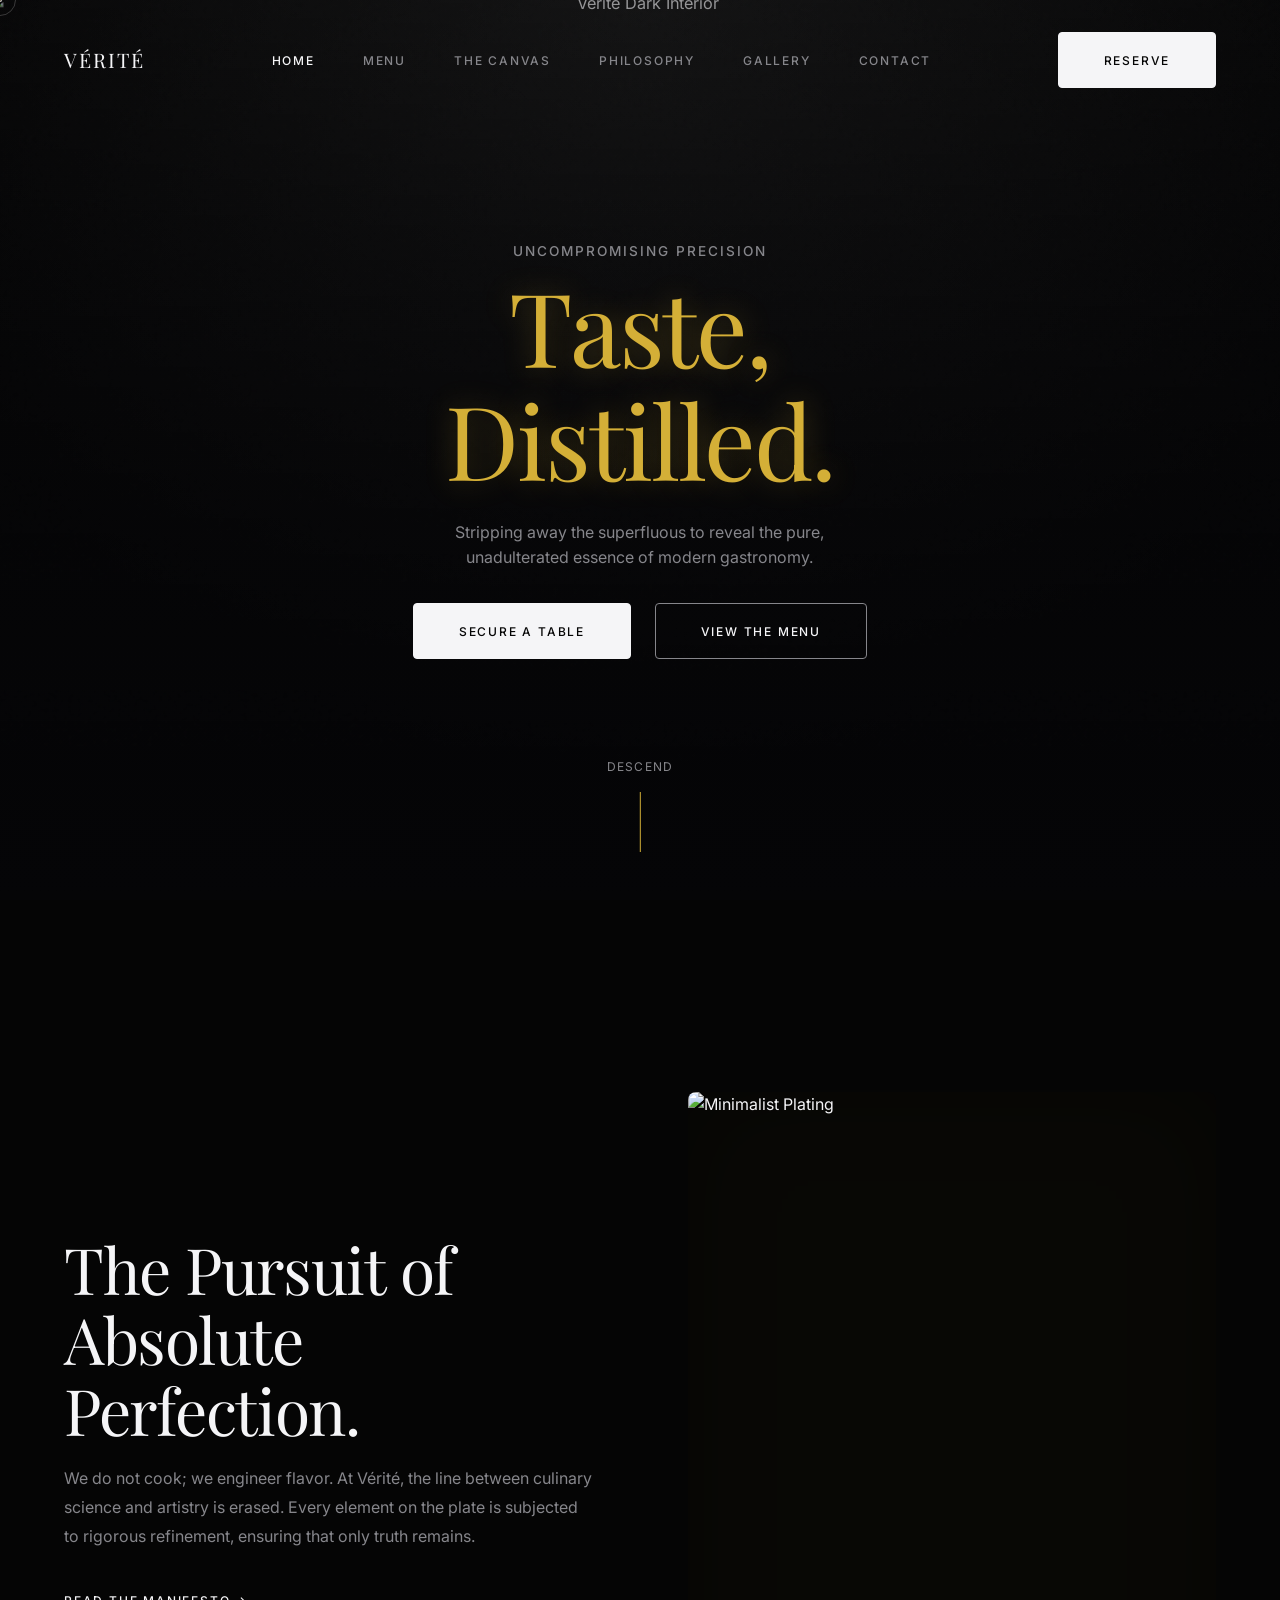
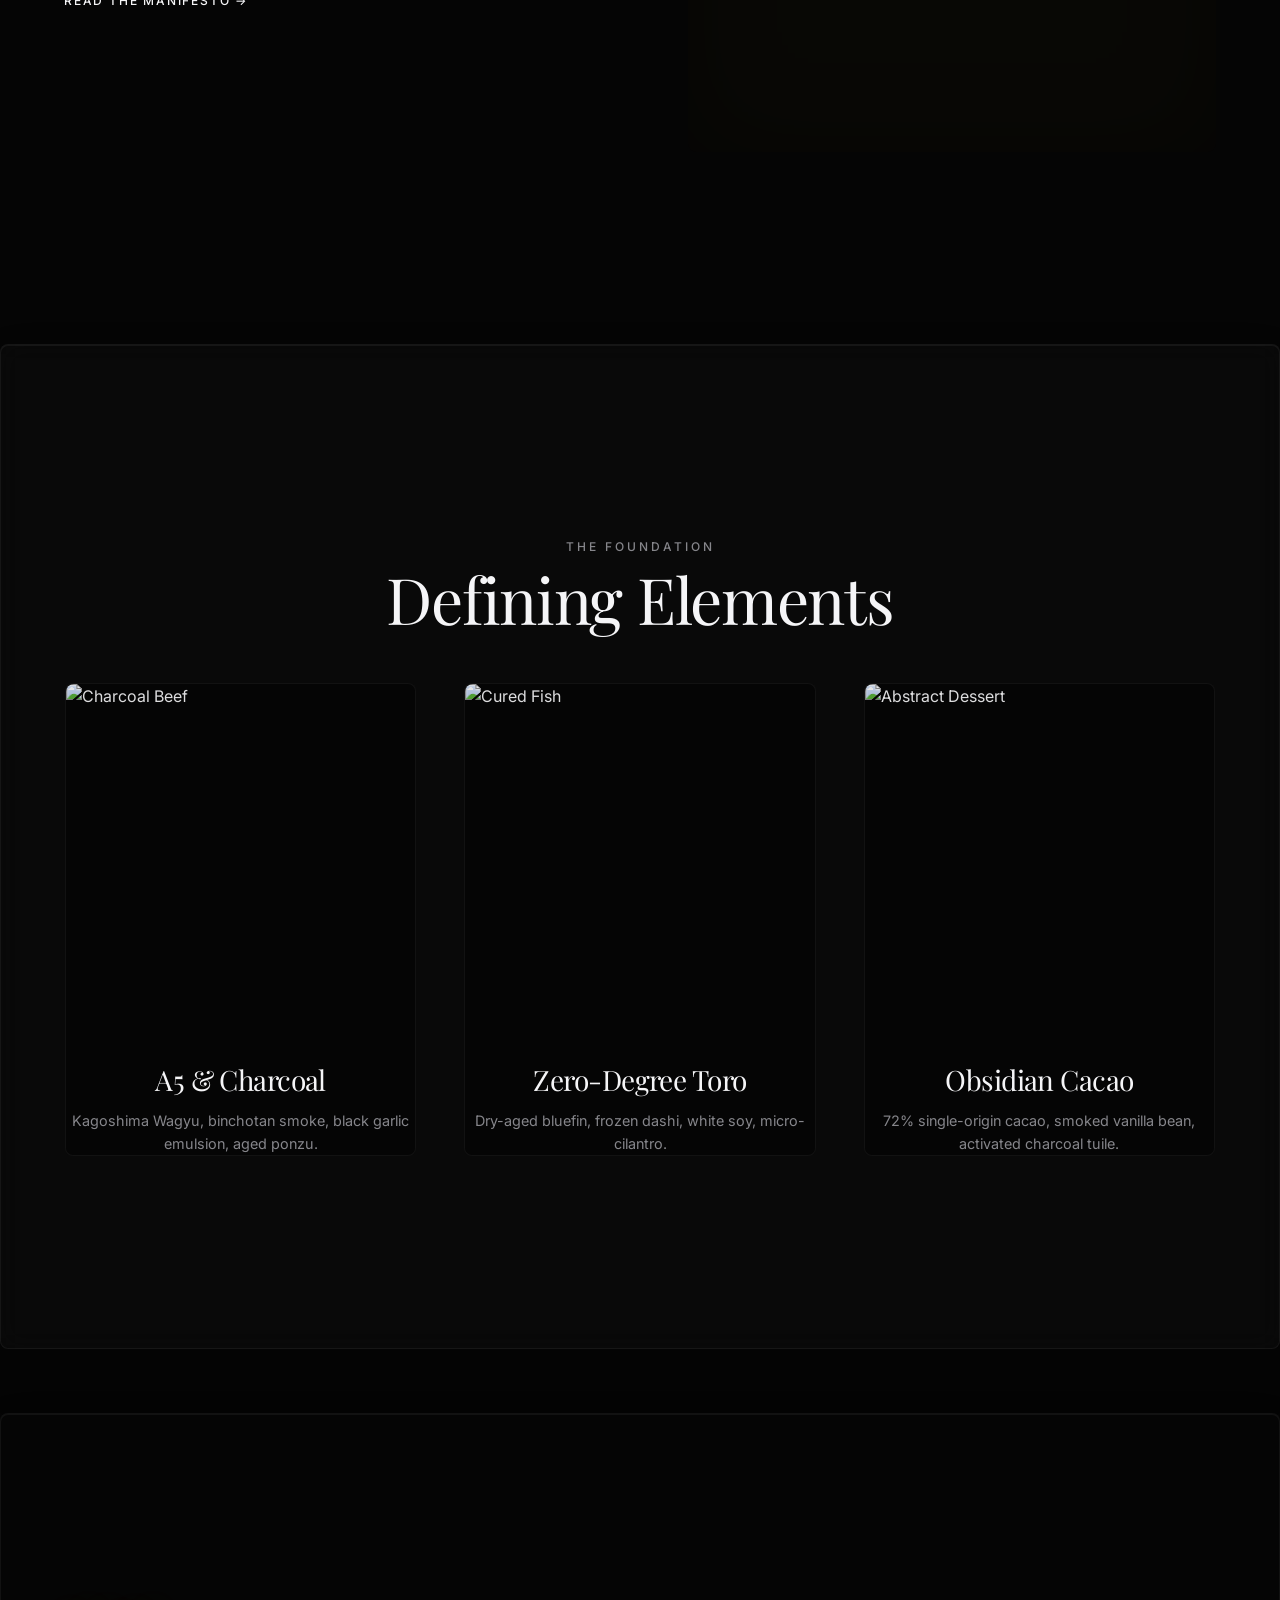
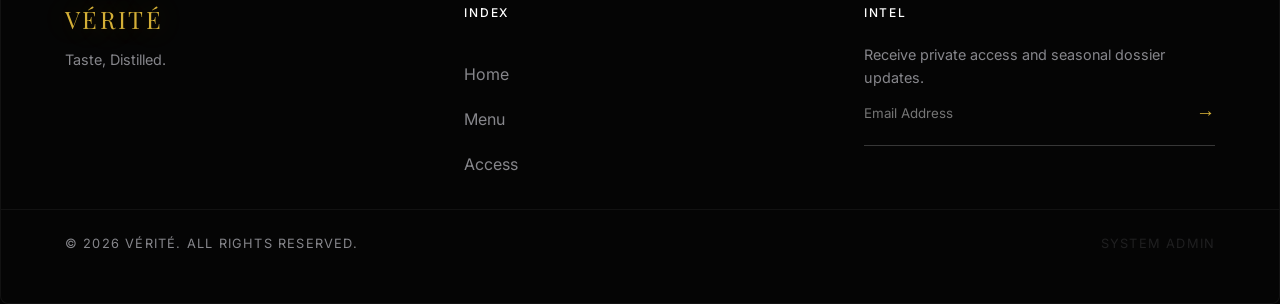
==== index.html @ 3ebc8a9a "Update index.html" ====
<!DOCTYPE html>
<html lang="en">
<head>
    <meta charset="UTF-8">
    <meta name="viewport" content="width=device-width, initial-scale=1.0">
    <meta name="description" content="VÉRITÉ | The absolute pinnacle of modern gastronomy. Uncompromising precision and the pure essence of taste.">
    <meta property="og:title" content="VÉRITÉ | High-End Gastronomy">
    <meta property="og:description" content="Experience uncompromising culinary precision in an intimate, brutalist-inspired setting.">
    <meta property="og:type" content="website">
    <title>VÉRITÉ | Modern Gastronomy</title>

    <link rel="preconnect" href="https://fonts.googleapis.com">
    <link rel="preconnect" href="https://fonts.gstatic.com" crossorigin>
    <link href="https://fonts.googleapis.com/css2?family=Inter:wght@300;400;500&family=Playfair+Display:ital,wght@0,400;0,600;1,400&display=swap" rel="stylesheet">

    <link rel="stylesheet" href="styles.css">
    <link rel="icon" href="data:image/svg+xml,<svg xmlns='http://www.w3.org/2000/svg' viewBox='0 0 100 100'><text y='.9em' font-size='90'>🔪</text></svg>">

    <style>
        :root {
            --clr-bg-dark: #050505;
            --clr-bg-surface: #111111;
            --clr-text-main: #f5f5f7;
            --clr-text-muted: #86868b;
            --clr-accent: #d4af37; /* Champagne Gold */
            --clr-accent-glow: rgba(212, 175, 55, 0.3);
            --font-heading: 'Playfair Display', serif;
            --font-body: 'Inter', sans-serif;
        }

        body {
            background-color: var(--clr-bg-dark);
            color: var(--clr-text-main);
            font-family: var(--font-body);
        }

        h1, h2, h3, .title, .section-title, .nav-logo {
            font-family: var(--font-heading);
            letter-spacing: -0.02em;
        }

        .glow-text {
            color: var(--clr-accent);
            text-shadow: 0 0 30px var(--clr-accent-glow);
        }

        .btn-primary {
            background-color: var(--clr-text-main);
            color: var(--clr-bg-dark);
            border-radius: 4px;
            font-weight: 500;
            transition: all 0.3s ease;
        }

        .btn-primary:hover {
            background-color: var(--clr-accent);
            box-shadow: 0 0 15px var(--clr-accent-glow);
        }

        .btn-secondary {
            border: 1px solid var(--clr-text-muted);
            color: var(--clr-text-main);
            border-radius: 4px;
        }

        .glass-panel {
            background: rgba(255, 255, 255, 0.02);
            backdrop-filter: blur(12px);
            border: 1px solid rgba(255, 255, 255, 0.05);
        }
        
        .ambient-background {
            background: radial-gradient(circle at 50% 0%, #1a1a1a 0%, #050505 70%);
        }
    </style>
</head>
<body class="loading">
    <div class="ambient-background"></div>
    <div class="cursor-dot"></div>
    <div class="cursor-outline"></div>

    <div id="loader">
        <h1 class="loader-logo" style="letter-spacing: 0.2em;">VÉRITÉ</h1>
        <div class="loader-line"></div>
    </div>

    <nav id="navbar">
        <div class="nav-container">
            <a href="#home" class="nav-logo route-link" style="letter-spacing: 0.1em;">VÉRITÉ</a>
            <div class="nav-links">
                <a href="#home"         class="route-link active">Home</a>
                <a href="#menu"         class="route-link">Menu</a>
                <a href="#sensory"      class="route-link">The Canvas</a>
                <a href="#about"        class="route-link">Philosophy</a>
                <a href="#gallery"      class="route-link">Gallery</a>
                <a href="#contact"      class="route-link">Contact</a>
            </div>
            <a href="#reservations" class="btn-primary nav-cta route-link">Reserve</a>
            <div class="menu-toggle"><span></span><span></span></div>
        </div>
    </nav>

    <main id="app-root">

        <section id="home" class="page-view active">
            <header class="hero">
                <div class="hero-bg">
                    <img src="https://images.unsplash.com/photo-1514933651103-005eec06c04b?q=80&w=2074&auto=format&fit=crop" alt="Vérité Dark Interior" loading="lazy">
                </div>
                <div class="hero-content reveal-on-scroll">
                    <span class="subtitle" style="text-transform: uppercase; letter-spacing: 0.15em; color: var(--clr-text-muted); font-size: 0.85rem;">Uncompromising Precision</span>
                    <h1 class="title glow-text" style="font-size: clamp(4rem, 8vw, 7rem); line-height: 1.1;">Taste,<br>Distilled.</h1>
                    <p style="max-width: 400px; margin: 1.5rem auto; color: var(--clr-text-muted);">Stripping away the superfluous to reveal the pure, unadulterated essence of modern gastronomy.</p>
                    <div class="hero-actions" style="margin-top: 2rem;">
                        <a href="#reservations" class="btn-primary route-link">Secure a Table</a>
                        <a href="#menu"         class="btn-secondary route-link">View the Menu</a>
                    </div>
                </div>
                <div class="scroll-indicator">
                    <span style="font-size: 0.75rem; text-transform: uppercase; letter-spacing: 0.1em;">Descend</span>
                    <div class="line" style="background: var(--clr-accent);"></div>
                </div>
            </header>

            <section class="section-padding about-preview">
                <div class="container grid-2 align-center">
                    <div class="editorial-text reveal-on-scroll">
                        <h2 class="section-title">The Pursuit of Absolute Perfection.</h2>
                        <p style="color: var(--clr-text-muted); line-height: 1.8;">We do not cook; we engineer flavor. At Vérité, the line between culinary science and artistry is erased. Every element on the plate is subjected to rigorous refinement, ensuring that only truth remains.</p>
                        <a href="#about" class="link-arrow route-link" style="color: var(--clr-text-main); font-weight: 500;">Read the Manifesto &rarr;</a>
                    </div>
                    <div class="editorial-image reveal-on-scroll delay-1 relative-glow">
                        <img src="https://images.unsplash.com/photo-1588166524941-3bf61a9c41db?q=80&w=1584&auto=format&fit=crop" alt="Minimalist Plating" loading="lazy">
                    </div>
                </div>
            </section>

            <section class="section-padding glass-panel signature-dishes">
                <div class="container">
                    <div class="section-header center reveal-on-scroll">
                        <span class="subtitle" style="color: var(--clr-text-muted);">The Foundation</span>
                        <h2 class="section-title">Defining Elements</h2>
                    </div>
                    <div class="grid-3">
                        <div class="card reveal-on-scroll delay-1" style="background: var(--clr-bg-dark); border: 1px solid rgba(255,255,255,0.05);">
                            <div class="card-img"><img src="https://images.unsplash.com/photo-1544025162-83b63cc33454?q=80&w=1740&auto=format&fit=crop" alt="Charcoal Beef" loading="lazy"></div>
                            <div class="card-content"><h3>A5 &amp; Charcoal</h3><p style="color: var(--clr-text-muted); font-size: 0.9rem;">Kagoshima Wagyu, binchotan smoke, black garlic emulsion, aged ponzu.</p></div>
                        </div>
                        <div class="card reveal-on-scroll delay-2" style="background: var(--clr-bg-dark); border: 1px solid rgba(255,255,255,0.05);">
                            <div class="card-img"><img src="https://images.unsplash.com/photo-1599813959371-332eb1e42b26?q=80&w=1740&auto=format&fit=crop" alt="Cured Fish" loading="lazy"></div>
                            <div class="card-content"><h3>Zero-Degree Toro</h3><p style="color: var(--clr-text-muted); font-size: 0.9rem;">Dry-aged bluefin, frozen dashi, white soy, micro-cilantro.</p></div>
                        </div>
                        <div class="card reveal-on-scroll delay-3" style="background: var(--clr-bg-dark); border: 1px solid rgba(255,255,255,0.05);">
                            <div class="card-img"><img src="https://images.unsplash.com/photo-1504670073073-6123e39e0754?q=80&w=1740&auto=format&fit=crop" alt="Abstract Dessert" loading="lazy"></div>
                            <div class="card-content"><h3>Obsidian Cacao</h3><p style="color: var(--clr-text-muted); font-size: 0.9rem;">72% single-origin cacao, smoked vanilla bean, activated charcoal tuile.</p></div>
                        </div>
                    </div>
                </div>
            </section>
        </section>

        <section id="menu" class="page-view">
            <header class="page-header dark-bg" style="border-bottom: 1px solid rgba(255,255,255,0.05);">
                <h1 class="title reveal-on-scroll glow-text">The Index</h1>
                <p class="subtitle reveal-on-scroll delay-1" style="color: var(--clr-text-muted);">An orchestrated progression of 14 minimal sequences.</p>
            </header>
            <section class="menu-container container section-padding">
                <div class="menu-nav reveal-on-scroll">
                    <button class="active" data-tab="tasting">Omakase Sequence</button>
                    <button data-tab="wine">Liquid Architecture</button>
                </div>
                <div class="menu-content active" id="menu-tasting">
                    <div class="menu-section reveal-on-scroll">
                        <h3 class="menu-category" style="color: var(--clr-accent);">Sequence 01: Depth</h3>
                        <div class="menu-item">
                            <div class="menu-item-header"><h4>Beluga Caviar &amp; Bone Marrow</h4></div>
                            <p style="color: var(--clr-text-muted);">Warm brioche essence, sea salt, chive vapor.</p>
                        </div>
                        <div class="menu-item">
                            <div class="menu-item-header"><h4>Smoked Eel Tart</h4></div>
                            <p style="color: var(--clr-text-muted);">Granny Smith apple, horseradish snow, dill.</p>
                        </div>
                    </div>
                    <div class="menu-section reveal-on-scroll delay-1">
                        <h3 class="menu-category" style="color: var(--clr-accent);">Sequence 02: Earth</h3>
                        <div class="menu-item highlight relative-glow" style="border-left: 2px solid var(--clr-accent); padding-left: 1rem;">
                            <div class="menu-item-header"><h4>Dry-Aged Venison</h4></div>
                            <p style="color: var(--clr-text-muted);">Juniper reduction, fermented blackberry, charred maitake.</p>
                        </div>
                    </div>
                </div>
                <div class="menu-content" id="menu-wine">
                    <div class="menu-section reveal-on-scroll">
                        <h3 class="menu-category" style="color: var(--clr-accent);">Curated Pairings</h3>
                        <div class="menu-item">
                            <div class="menu-item-header"><h4>Château Haut-Brion, Pessac-Léognan 2005</h4></div>
                            <p style="color: var(--clr-text-muted);">Tobacco, dark plum, and crushed gravel mechanics.</p>
                        </div>
                    </div>
                </div>
            </section>
        </section>

        <section id="sensory" class="page-view">
            <header class="page-header dark-bg">
                <h1 class="title reveal-on-scroll glow-text">Flavor Mechanics</h1>
                <p class="subtitle reveal-on-scroll delay-1" style="color: var(--clr-text-muted);">Interact to reveal the hidden chemistry behind our signatures.</p>
            </header>
            <div class="sensory-container container section-padding">
                <div class="sensory-grid reveal-on-scroll">
                    <div class="sensory-card" data-aura="rgba(212, 175, 55, 0.1)">
                        <div class="sensory-bg" style="background-image: url('https://images.unsplash.com/photo-1544025162-83b63cc33454?q=80&w=1740&auto=format&fit=crop'); filter: grayscale(100%) contrast(1.2);"></div>
                        <div class="sensory-content"><h3 style="color: var(--clr-text-main);">Maillard Reaction</h3><p class="hidden-desc" style="color: var(--clr-text-muted);">The exact 180°C sear required to transform A5 Wagyu fat into a caramelized, umami-rich crust.</p></div>
                    </div>
                    <div class="sensory-card" data-aura="rgba(255, 255, 255, 0.05)">
                        <div class="sensory-bg" style="background-image: url('https://images.unsplash.com/photo-1599813959371-332eb1e42b26?q=80&w=1740&auto=format&fit=crop'); filter: grayscale(100%) contrast(1.2);"></div>
                        <div class="sensory-content"><h3 style="color: var(--clr-text-main);">Cryo-Extraction</h3><p class="hidden-desc" style="color: var(--clr-text-muted);">Freezing tomatoes at -40°C to extract a completely clear, intensely flavored essence water.</p></div>
                    </div>
                    <div class="sensory-card" data-aura="rgba(100, 100, 100, 0.2)">
                        <div class="sensory-bg" style="background-image: url('https://images.unsplash.com/photo-1504670073073-6123e39e0754?q=80&w=1740&auto=format&fit=crop'); filter: grayscale(100%) contrast(1.2);"></div>
                        <div class="sensory-content"><h3 style="color: var(--clr-text-main);">Fermentation</h3><p class="hidden-desc" style="color: var(--clr-text-muted);">A 14-day lacto-fermentation process that introduces complex acidity to raw cacao.</p></div>
                    </div>
                </div>
            </div>
        </section>

        <section id="reservations" class="page-view section-padding" style="background: var(--clr-bg-dark);">
            <style>
                /* Scoped styles for the new reservation UI */
                .res-ui-wrapper {
                    display: flex;
                    flex-direction: column;
                    gap: 2rem;
                    max-width: 1000px;
                    margin: 0 auto;
                    font-family: var(--font-body);
                }

                @media (min-width: 900px) {
                    .res-ui-wrapper {
                        flex-direction: row;
                        align-items: flex-start;
                    }
                }

                .res-card {
                    background: #111111; /* Matching the dark card bg */
                    border: 1px solid rgba(255, 255, 255, 0.05);
                    border-radius: 12px;
                    padding: 2rem;
                    box-shadow: 0 10px 40px rgba(0,0,0,0.5);
                }

                .res-left-panel {
                    flex: 1.8;
                }

                .res-right-panel {
                    flex: 1;
                    position: sticky;
                    top: 100px;
                }

                /* Left Panel: Header */
                .res-header {
                    display: flex;
                    align-items: center;
                    gap: 1rem;
                    margin-bottom: 2rem;
                }

                .step-circle {
                    width: 30px;
                    height: 30px;
                    border-radius: 50%;
                    background: white;
                    color: black;
                    display: flex;
                    align-items: center;
                    justify-content: center;
                    font-weight: 600;
                    font-size: 0.9rem;
                }

                .res-header h2 {
                    font-family: var(--font-heading);
                    font-size: 1.5rem;
                    margin: 0;
                }

                /* Left Panel: Grid (Calendar + Times) */
                .res-interactive-area {
                    display: grid;
                    grid-template-columns: 1fr;
                    gap: 3rem;
                }

                @media (min-width: 600px) {
                    .res-interactive-area {
                        grid-template-columns: 1fr 1fr;
                    }
                }

                /* Calendar Component */
                .calendar-wrapper {
                    background: #0a0a0a;
                    border-radius: 8px;
                    padding: 1.5rem;
                    border: 1px solid rgba(255, 255, 255, 0.03);
                }

                .calendar-nav {
                    display: flex;
                    justify-content: space-between;
                    align-items: center;
                    margin-bottom: 1.5rem;
                    font-size: 0.9rem;
                    font-weight: 500;
                }

                .calendar-nav button {
                    background: transparent;
                    border: none;
                    color: var(--clr-text-muted);
                    cursor: pointer;
                    font-size: 1.2rem;
                    transition: color 0.3s;
                }

                .calendar-nav button:hover { color: white; }

                .calendar-grid {
                    display: grid;
                    grid-template-columns: repeat(7, 1fr);
                    gap: 0.5rem;
                    text-align: center;
                }

                .day-name {
                    color: var(--clr-text-muted);
                    font-size: 0.75rem;
                    text-transform: uppercase;
                    margin-bottom: 0.5rem;
                }

                .day-number {
                    aspect-ratio: 1;
                    display: flex;
                    align-items: center;
                    justify-content: center;
                    font-size: 0.85rem;
                    cursor: pointer;
                    border-radius: 4px;
                    color: var(--clr-text-main);
                    transition: all 0.2s ease;
                }

                .day-number.prev-month { color: #333; cursor: default; }
                .day-number:not(.prev-month):hover { background: rgba(255,255,255,0.1); }
                .day-number.selected {
                    background: rgba(255,255,255,0.15);
                    font-weight: 600;
                    border: 1px solid rgba(255,255,255,0.3);
                }

                /* Time Slots Component */
                .timeslot-section h3 {
                    font-size: 0.75rem;
                    text-transform: uppercase;
                    letter-spacing: 0.05em;
                    color: var(--clr-text-muted);
                    margin-bottom: 1rem;
                    font-family: var(--font-body);
                }

                .timeslot-grid {
                    display: grid;
                    grid-template-columns: repeat(3, 1fr);
                    gap: 0.5rem;
                }

                .time-btn-outline {
                    background: transparent;
                    border: 1px solid rgba(255,255,255,0.1);
                    color: var(--clr-text-muted);
                    padding: 0.5rem 0;
                    border-radius: 4px;
                    font-size: 0.85rem;
                    cursor: pointer;
                    transition: all 0.2s;
                    font-family: var(--font-body);
                }

                .time-btn-outline:hover {
                    border-color: rgba(255,255,255,0.3);
                    color: white;
                }

                .timeslot-footer-note {
                    font-size: 0.75rem;
                    color: var(--clr-text-muted);
                    margin-top: 1.5rem;
                    font-style: italic;
                    text-align: center;
                }

                /* Right Panel: Summary */
                .res-right-panel h2 {
                    font-family: var(--font-heading);
                    font-size: 1.3rem;
                    margin-bottom: 1.5rem;
                    margin-top: 0;
                }

                .summary-list {
                    display: flex;
                    flex-direction: column;
                    gap: 1.5rem;
                }

                .summary-item {
                    display: flex;
                    align-items: flex-start;
                    gap: 1rem;
                }

                .summary-icon {
                    width: 36px;
                    height: 36px;
                    border-radius: 50%;
                    background: #1a1a1a;
                    display: flex;
                    align-items: center;
                    justify-content: center;
                    border: 1px solid rgba(255,255,255,0.05);
                }

                .summary-icon svg {
                    width: 16px;
                    height: 16px;
                    fill: none;
                    stroke: var(--clr-text-muted);
                    stroke-width: 2;
                    stroke-linecap: round;
                    stroke-linejoin: round;
                }

                .summary-details {
                    display: flex;
                    flex-direction: column;
                    gap: 0.25rem;
                }

                .summary-label {
                    font-size: 0.7rem;
                    color: var(--clr-accent);
                    text-transform: uppercase;
                    letter-spacing: 0.1em;
                    font-weight: 600;
                }

                .summary-value {
                    font-size: 0.95rem;
                    color: white;
                    font-weight: 500;
                }

                .summary-note {
                    margin-top: 2rem;
                    padding: 1rem;
                    background: rgba(255,255,255,0.03);
                    border-radius: 6px;
                    font-size: 0.75rem;
                    color: var(--clr-text-muted);
                    line-height: 1.5;
                    border-left: 2px solid rgba(255,255,255,0.1);
                }
            </style>

            <div class="container reveal-on-scroll">
                <div class="res-ui-wrapper">
                    
                    <div class="res-card res-left-panel">
                        <div class="res-header">
                            <div class="step-circle">1</div>
                            <h2>Date et Heure</h2>
                        </div>
                        
                        <div class="res-interactive-area">
                            <div class="calendar-wrapper">
                                <div class="calendar-nav">
                                    <button>&lsaquo;</button>
                                    <span>mars 2026</span>
                                    <button>&rsaquo;</button>
                                </div>
                                <div class="calendar-grid">
                                    <div class="day-name">lu</div>
                                    <div class="day-name">ma</div>
                                    <div class="day-name">me</div>
                                    <div class="day-name">je</div>
                                    <div class="day-name">ve</div>
                                    <div class="day-name">sa</div>
                                    <div class="day-name">di</div>
                                    
                                    <div class="day-number prev-month">23</div>
                                    <div class="day-number prev-month">24</div>
                                    <div class="day-number prev-month">25</div>
                                    <div class="day-number prev-month">26</div>
                                    <div class="day-number prev-month">27</div>
                                    <div class="day-number prev-month">28</div>
                                    <div class="day-number">1</div>
                                    
                                    <div class="day-number">2</div>
                                    <div class="day-number">3</div>
                                    <div class="day-number">4</div>
                                    <div class="day-number">5</div>
                                    <div class="day-number">6</div>
                                    <div class="day-number">7</div>
                                    <div class="day-number">8</div>
                                    
                                    <div class="day-number">9</div>
                                    <div class="day-number">10</div>
                                    <div class="day-number">11</div>
                                    <div class="day-number">12</div>
                                    <div class="day-number">13</div>
                                    <div class="day-number">14</div>
                                    <div class="day-number">15</div>
                                    
                                    <div class="day-number">16</div>
                                    <div class="day-number">17</div>
                                    <div class="day-number">18</div>
                                    <div class="day-number">19</div>
                                    <div class="day-number">20</div>
                                    <div class="day-number">21</div>
                                    <div class="day-number">22</div>
                                    
                                    <div class="day-number">23</div>
                                    <div class="day-number">24</div>
                                    <div class="day-number">25</div>
                                    <div class="day-number">26</div>
                                    <div class="day-number">27</div>
                                    <div class="day-number selected">28</div>
                                    <div class="day-number">29</div>
                                    
                                    <div class="day-number">30</div>
                                    <div class="day-number">31</div>
                                    <div class="day-number prev-month">1</div>
                                    <div class="day-number prev-month">2</div>
                                    <div class="day-number prev-month">3</div>
                                    <div class="day-number prev-month">4</div>
                                    <div class="day-number prev-month">5</div>
                                </div>
                            </div>

                            <div class="timeslot-section">
                                <h3>Créneaux Disponibles</h3>
                                <div class="timeslot-grid">
                                    <button class="time-btn-outline">12:00</button>
                                    <button class="time-btn-outline">12:30</button>
                                    <button class="time-btn-outline">13:00</button>
                                    <button class="time-btn-outline">13:30</button>
                                    <button class="time-btn-outline">14:00</button>
                                    <button class="time-btn-outline">14:30</button>
                                    <button class="time-btn-outline">15:00</button>
                                    <button class="time-btn-outline">15:30</button>
                                    <button class="time-btn-outline">16:00</button>
                                    <button class="time-btn-outline">16:30</button>
                                    <button class="time-btn-outline">17:00</button>
                                    <button class="time-btn-outline">17:30</button>
                                    <button class="time-btn-outline">18:00</button>
                                    <button class="time-btn-outline">18:30</button>
                                    <button class="time-btn-outline">19:00</button>
                                    <button class="time-btn-outline">19:30</button>
                                    <button class="time-btn-outline">20:00</button>
                                    <button class="time-btn-outline">20:30</button>
                                    <button class="time-btn-outline">21:00</button>
                                    <button class="time-btn-outline">21:30</button>
                                    <button class="time-btn-outline">22:00</button>
                                    <button class="time-btn-outline" style="grid-column: 1 / 3;">22:30</button>
                                    <button class="time-btn-outline">23:00</button>
                                </div>
                                <div class="timeslot-footer-note">
                                    Veuillez sélectionner une date pour voir les disponibilités.
                                </div>
                            </div>
                        </div>
                    </div>

                    <div class="res-card res-right-panel" style="position: relative; overflow: hidden;">
                        <div style="position: absolute; top: -50px; right: -50px; width: 150px; height: 150px; background: var(--clr-accent); filter: blur(80px); opacity: 0.1; border-radius: 50%;"></div>
                        
                        <h2 style="position: relative; z-index: 1;">Ma Réservation</h2>
                        <div class="summary-list" style="position: relative; z-index: 1;">
                            
                            <div class="summary-item">
                                <div class="summary-icon">
                                    <svg viewBox="0 0 24 24"><rect x="3" y="4" width="18" height="18" rx="2" ry="2"></rect><line x1="16" y1="2" x2="16" y2="6"></line><line x1="8" y1="2" x2="8" y2="6"></line><line x1="3" y1="10" x2="21" y2="10"></line></svg>
                                </div>
                                <div class="summary-details">
                                    <span class="summary-label">Date</span>
                                    <span class="summary-value">Non sélectionnée</span>
                                </div>
                            </div>

                            <div class="summary-item">
                                <div class="summary-icon">
                                    <svg viewBox="0 0 24 24"><circle cx="12" cy="12" r="10"></circle><polyline points="12 6 12 12 16 14"></polyline></svg>
                                </div>
                                <div class="summary-details">
                                    <span class="summary-label">Heure</span>
                                    <span class="summary-value" style="color: var(--clr-text-muted);">--:--</span>
                                </div>
                            </div>

                            <div class="summary-item">
                                <div class="summary-icon">
                                    <svg viewBox="0 0 24 24"><path d="M17 21v-2a4 4 0 0 0-4-4H5a4 4 0 0 0-4 4v2"></path><circle cx="9" cy="7" r="4"></circle><path d="M23 21v-2a4 4 0 0 0-3-3.87"></path><path d="M16 3.13a4 4 0 0 1 0 7.75"></path></svg>
                                </div>
                                <div class="summary-details">
                                    <span class="summary-label">Invités</span>
                                    <span class="summary-value">2 Personnes</span>
                                </div>
                            </div>
                        </div>

                        <div class="summary-note" style="position: relative; z-index: 1;">
                            <strong>Note:</strong> Votre table sera réservée pendant 1h30. Merci d'arriver à l'heure.
                        </div>
                    </div>

                </div>
            </div>
        </section>

        <section id="about" class="page-view">
            <header class="page-header dark-bg">
                <h1 class="title reveal-on-scroll glow-text">The Architect</h1>
            </header>
            <section class="section-padding container">
                <div class="grid-2 align-center">
                    <div class="editorial-image reveal-on-scroll relative-glow">
                        <img src="https://images.unsplash.com/photo-1577219491135-ce391730fb2c?q=80&w=1677&auto=format&fit=crop" alt="Executive Chef" loading="lazy" style="filter: grayscale(100%);">
                    </div>
                    <div class="editorial-text reveal-on-scroll delay-1">
                        <h2 class="section-title">Chef Laurent Dubois</h2>
                        <p style="color: var(--clr-text-muted); line-height: 1.8;">Dubois operates on a singular frequency: reduction. By systematically eliminating the unnecessary, he exposes the structural integrity of flavor. His tenure in Copenhagen and Kyoto fundamentally shifted his approach from cooking to curation.</p>
                        <p style="color: var(--clr-text-muted); line-height: 1.8;">Vérité is his laboratory. A space devoid of distraction, engineered solely for the consumption of absolute truth.</p>
                    </div>
                </div>
            </section>
        </section>

        <section id="gallery" class="page-view">
            <header class="page-header">
                <h1 class="title reveal-on-scroll glow-text">Archive</h1>
            </header>
            <div class="container section-padding">
                <div class="masonry-grid reveal-on-scroll delay-1" id="public-gallery-grid">
                    <div class="masonry-item relative-glow"><img src="https://images.unsplash.com/photo-1544025162-83b63cc33454?q=80&w=1740&auto=format&fit=crop" alt="Gallery 1" loading="lazy" style="filter: grayscale(80%); transition: filter 0.3s;"><style>.masonry-item:hover img { filter: grayscale(0%); }</style></div>
                    <div class="masonry-item relative-glow"><img src="https://images.unsplash.com/photo-1599813959371-332eb1e42b26?q=80&w=1740&auto=format&fit=crop" alt="Gallery 2" loading="lazy" style="filter: grayscale(80%);"></div>
                    <div class="masonry-item relative-glow"><img src="https://images.unsplash.com/photo-1588166524941-3bf61a9c41db?q=80&w=1584&auto=format&fit=crop" alt="Gallery 3" loading="lazy" style="filter: grayscale(80%);"></div>
                    <div class="masonry-item relative-glow"><img src="https://images.unsplash.com/photo-1514933651103-005eec06c04b?q=80&w=2074&auto=format&fit=crop" alt="Gallery 4" loading="lazy" style="filter: grayscale(80%);"></div>
                    <div class="masonry-item relative-glow"><img src="https://images.unsplash.com/photo-1504670073073-6123e39e0754?q=80&w=1740&auto=format&fit=crop" alt="Gallery 5" loading="lazy" style="filter: grayscale(80%);"></div>
                    <div class="masonry-item relative-glow"><img src="https://images.unsplash.com/photo-1577219491135-ce391730fb2c?q=80&w=1677&auto=format&fit=crop" alt="Gallery 6" loading="lazy" style="filter: grayscale(80%);"></div>
                </div>
            </div>
        </section>

        <section id="contact" class="page-view">
            <header class="page-header dark-bg">
                <h1 class="title reveal-on-scroll glow-text">Coordinates</h1>
            </header>
            <div class="grid-2">
                <div class="map-placeholder glass-panel" style="border-right: none;">
                    <img src="https://images.unsplash.com/photo-1524661135-423995f22d0b?q=80&w=1748&auto=format&fit=crop" alt="Location Map" style="width:100%;height:100%;object-fit:cover;filter:grayscale(100%) contrast(1.5) opacity(0.4);">
                    <div class="map-overlay" style="color: white; font-weight: 500; font-family: var(--font-heading); letter-spacing: 0.1em;">VÉRITÉ</div>
                </div>
                <div class="contact-info section-padding reveal-on-scroll" style="background: var(--clr-bg-surface);">
                    <h2 class="section-title">Direct Line</h2>
                    <div class="info-block mt-4">
                        <h4 style="color: var(--clr-text-muted); font-size: 0.8rem; text-transform: uppercase;">Location</h4>
                        <p>128 Onyx Street,<br>Financial District, NY 10001</p>
                    </div>
                    <div class="info-block mt-3">
                        <h4 style="color: var(--clr-text-muted); font-size: 0.8rem; text-transform: uppercase;">Operations</h4>
                        <p>Wednesday – Sunday: 18:00 – 23:00<br>Monday & Tuesday: Dark</p>
                    </div>
                    <div class="info-block mt-3">
                        <h4 style="color: var(--clr-text-muted); font-size: 0.8rem; text-transform: uppercase;">Inquiries</h4>
                        <p>+1 (212) 555-0199<br>desk@verite-restaurant.com</p>
                    </div>
                </div>
            </div>
        </section>

    </main>

    <div id="ticket-modal" style="display:none">
        <div class="ticket-backdrop" style="background: rgba(0,0,0,0.9); backdrop-filter: blur(5px);"></div>
        <div class="ticket-container">
            <div class="ticket-card glass-panel" style="background: #111; border: 1px solid rgba(255,255,255,0.1);">
                <div class="ticket-header">
                    <span class="ticket-logo" style="font-family: var(--font-heading); letter-spacing: 0.1em;">VÉRITÉ</span>
                    <span class="ticket-label" style="color: var(--clr-accent);">Access Granted</span>
                </div>
                <div class="ticket-divider">
                    <div class="ticket-hole left" style="background: var(--clr-bg-dark);"></div>
                    <div class="ticket-line" style="border-top: 1px dashed rgba(255,255,255,0.2);"></div>
                    <div class="ticket-hole right" style="background: var(--clr-bg-dark);"></div>
                </div>
                <div class="ticket-body">
                    <div class="ticket-row">
                        <div class="ticket-field"><span class="ticket-field-label" style="color: var(--clr-text-muted);">Name</span><span class="ticket-field-value" id="t-name" style="color: white;">—</span></div>
                        <div class="ticket-field"><span class="ticket-field-label" style="color: var(--clr-text-muted);">ID Code</span><span class="ticket-field-value ticket-id" id="t-id" style="color: white; font-family: monospace;">—</span></div>
                    </div>
                    <div class="ticket-row">
                        <div class="ticket-field"><span class="ticket-field-label" style="color: var(--clr-text-muted);">Date</span><span class="ticket-field-value" id="t-date" style="color: white;">—</span></div>
                        <div class="ticket-field"><span class="ticket-field-label" style="color: var(--clr-text-muted);">Time Protocol</span><span class="ticket-field-value" id="t-time" style="color: white;">—</span></div>
                    </div>
                    <div class="ticket-row">
                        <div class="ticket-field"><span class="ticket-field-label" style="color: var(--clr-text-muted);">Guests</span><span class="ticket-field-value" id="t-guests" style="color: white;">—</span></div>
                        <div class="ticket-field"><span class="ticket-field-label" style="color: var(--clr-text-muted);">Zone</span><span class="ticket-field-value" id="t-exp" style="color: white;">—</span></div>
                    </div>
                </div>
                <div class="ticket-footer">
                    <p style="color: var(--clr-text-muted); font-size: 0.8rem;">Presentation of this digital asset is required for entry.</p>
                    <button class="btn-primary ticket-close-btn" id="ticket-close-btn" style="width: 100%; margin-top: 1rem; padding: 0.8rem;">Acknowledge</button>
                </div>
            </div>
        </div>
    </div>

    <footer class="site-footer glass-panel" style="background: #050505; border-top: 1px solid rgba(255,255,255,0.05); margin-top: 4rem;">
        <div class="container grid-3">
            <div class="footer-brand">
                <h2 class="glow-text" style="font-size: 1.5rem; letter-spacing: 0.1em;">VÉRITÉ</h2>
                <p style="color: var(--clr-text-muted); font-size: 0.9rem;">Taste, Distilled.</p>
            </div>
            <div class="footer-links">
                <h4 style="color: white;">Index</h4>
                <a href="#home"         class="route-link" style="color: var(--clr-text-muted);">Home</a>
                <a href="#menu"         class="route-link" style="color: var(--clr-text-muted);">Menu</a>
                <a href="#reservations" class="route-link" style="color: var(--clr-text-muted);">Access</a>
            </div>
            <div class="footer-newsletter">
                <h4 style="color: white;">Intel</h4>
                <p style="color: var(--clr-text-muted); font-size: 0.9rem;">Receive private access and seasonal dossier updates.</p>
                <form class="newsletter-form" style="border-bottom: 1px solid rgba(255,255,255,0.2); padding-bottom: 0.5rem; display: flex;">
                    <input type="email" placeholder="Email Address" style="background: transparent; border: none; color: white; outline: none; flex-grow: 1;">
                    <button type="submit" style="background: transparent; border: none; color: var(--clr-accent); cursor: pointer;">→</button>
                </form>
            </div>
        </div>
        <div class="footer-bottom container" style="border-top: 1px solid rgba(255,255,255,0.05); margin-top: 2rem; padding-top: 1.5rem;">
            <p style="color: var(--clr-text-muted); font-size: 0.8rem;">&copy; 2026 Vérité. All rights reserved.</p>
            <p><a href="admin.html" style="color:var(--clr-text-muted);opacity:0.2; font-size: 0.8rem;">System Admin</a></p>
        </div>
    </footer>

    <script>
      setTimeout(function() {
        document.body.classList.remove('loading');
        document.body.classList.add('loaded');
      }, 1600);

      document.addEventListener('DOMContentLoaded', function() {
        var dateInput = document.getElementById('res-date');
        if (dateInput) {
          var today   = new Date();
          var maxDate = new Date(today);
          maxDate.setDate(maxDate.getDate() + 30); 
          dateInput.min = today.toISOString().split('T')[0];
          dateInput.max = maxDate.toISOString().split('T')[0];
        }
      });

      window.__ENV = {
        supabaseUrl:         '',
        supabaseAnonKey:     '',
        cloudinaryCloudName:     '',
        cloudinaryUploadPreset:  '',
        googleReviewUrl:         '',
      };
    </script>
    <script type="module" src="app.js"></script>
</body>
</html>
---- styles.css ----
/* ============================================================
   AURELIA — styles.css
   Complete design system. Every class referenced in HTML/JS
   is defined here. Zero orphan selectors. Zero missing rules.
   ============================================================ */

/* ─── VARIABLES ─────────────────────────────────────────────── */
:root {
    --clr-bg:           #050507;
    --clr-surface:      #0e0e11;
    --clr-text:         #F5F5F7;
    --clr-text-muted:   #86868B;
    --clr-accent:       #D0C3AD;
    --clr-accent-hover: #E3D8C5;
    --clr-border:       rgba(255, 255, 255, 0.06);

    --glow-subtle:      0 4px 24px rgba(208, 195, 173, 0.06);
    --glow-strong:      0 8px 40px rgba(208, 195, 173, 0.12);
    --gradient-bg:      radial-gradient(120% 120% at 50% 0%, rgba(20, 20, 24, 1) 0%, rgba(5, 5, 7, 1) 80%);
    --glass-bg:         rgba(14, 14, 17, 0.4);
    --glass-border:     1px solid rgba(255, 255, 255, 0.04);
    --glass-highlight:  inset 0 1px 0 0 rgba(255, 255, 255, 0.05);

    --font-heading: 'Cormorant Garamond', serif;
    --font-body:    'Jost', sans-serif;

    --space-xs: 0.5rem;
    --space-sm: 1.2rem;
    --space-md: 3rem;
    --space-lg: 6rem;
    --space-xl: 12rem;

    --bezier-smooth:     cubic-bezier(0.16, 1, 0.3, 1);
    --bezier-snappy:     cubic-bezier(0.25, 1, 0.5, 1);
    --transition-smooth: all 1.2s var(--bezier-smooth);
    --transition-fast:   all 0.4s var(--bezier-snappy);
}

/* ─── RESET ─────────────────────────────────────────────────── */
* { margin: 0; padding: 0; box-sizing: border-box; }
html {
    scroll-behavior: smooth;
    font-size: 16px;
    -webkit-font-smoothing: antialiased;
    -moz-osx-font-smoothing: grayscale;
}
body {
    background-color: var(--clr-bg);
    color: var(--clr-text);
    font-family: var(--font-body);
    line-height: 1.6;
    overflow-x: hidden;
    cursor: none;
    position: relative;
}

/* ─── AMBIENT BACKGROUND ────────────────────────────────────── */
.ambient-background {
    position: fixed; top: 0; left: 0;
    width: 100vw; height: 100vh;
    background: var(--gradient-bg);
    z-index: -2; pointer-events: none;
}
.ambient-background::after {
    content: ''; position: absolute; inset: 0;
    background-image: url("data:image/svg+xml,%3Csvg viewBox='0 0 200 200' xmlns='http://www.w3.org/2000/svg'%3E%3Cfilter id='noiseFilter'%3E%3CfeTurbulence type='fractalNoise' baseFrequency='0.9' numOctaves='3' stitchTiles='stitch'/%3E%3C/filter%3E%3Crect width='100%25' height='100%25' filter='url(%23noiseFilter)' opacity='0.015'/%3E%3C/svg%3E");
    pointer-events: none;
}

/* ─── TYPOGRAPHY ────────────────────────────────────────────── */
h1, h2, h3, h4 {
    font-family: var(--font-heading);
    font-weight: 300; line-height: 1.1;
    margin-bottom: var(--space-sm);
}
.title         { font-size: clamp(3rem, 7vw, 6.5rem); letter-spacing: -0.03em; }
.section-title { font-size: clamp(2.2rem, 5vw, 4rem); letter-spacing: -0.02em; }
.subtitle {
    font-family: var(--font-body);
    text-transform: uppercase; letter-spacing: 0.25em;
    font-size: 0.75rem; color: var(--clr-accent);
    display: block; margin-bottom: var(--space-xs); font-weight: 500;
}
a   { color: inherit; text-decoration: none; transition: var(--transition-fast); }
img { max-width: 100%; height: auto; display: block; border-radius: 4px; }

/* ─── SHARED EFFECTS ────────────────────────────────────────── */
.glow-text { text-shadow: 0 4px 20px rgba(208, 195, 173, 0.15); }

.relative-glow { position: relative; }
.relative-glow::before {
    content: ''; position: absolute; inset: -20px;
    background: var(--clr-accent); filter: blur(60px); opacity: 0.02;
    z-index: -1; transition: var(--transition-smooth);
}
.relative-glow:hover::before { opacity: 0.06; }

.glass-panel {
    background: var(--glass-bg);
    backdrop-filter: blur(32px);
    -webkit-backdrop-filter: blur(32px);
    border: var(--glass-border);
    box-shadow: var(--glass-highlight), 0 24px 48px rgba(0,0,0,0.2);
    border-radius: 8px;
}

/* ─── LAYOUT UTILITIES ──────────────────────────────────────── */
.container       { max-width: 1400px; margin: 0 auto; padding: 0 5%; }
.section-padding { padding: var(--space-xl) 0; }
.grid-2          { display: grid; grid-template-columns: 1fr 1fr; gap: var(--space-lg); }
.grid-3          { display: grid; grid-template-columns: repeat(3, 1fr); gap: var(--space-md); }
.align-center    { align-items: center; }
.text-center     { text-align: center; }
.center          { text-align: center; }
.w-100           { width: 100%; }
.full-height     { min-height: 100vh; }
.dark-bg         { background-color: transparent; }
.mt-2            { margin-top: var(--space-sm); }
.mt-3            { margin-top: var(--space-md); }
.mt-4            { margin-top: calc(var(--space-md) * 1.5); }
.mb-3            { margin-bottom: var(--space-md); }
.mb-4            { margin-bottom: calc(var(--space-md) * 1.5); }

/* ─── SECTION HEADER ────────────────────────────────────────── */
.section-header        { margin-bottom: var(--space-md); }
.section-header.center { text-align: center; }

/* ─── CURSOR ────────────────────────────────────────────────── */
.cursor-dot, .cursor-outline {
    position: fixed; top: 0; left: 0;
    transform: translate(-50%, -50%);
    border-radius: 50%; z-index: 9999; pointer-events: none;
}
.cursor-dot {
    width: 4px; height: 4px;
    background-color: var(--clr-text);
    mix-blend-mode: difference;
}
.cursor-outline {
    width: 32px; height: 32px;
    border: 1px solid rgba(255, 255, 255, 0.2);
    transition: width 0.3s var(--bezier-snappy),
                height 0.3s var(--bezier-snappy),
                background-color 0.3s;
}
.cursor-hover .cursor-outline {
    width: 56px; height: 56px;
    background-color: rgba(255, 255, 255, 0.05);
    border-color: transparent;
    backdrop-filter: blur(2px);
}

/* ─── LOADER ────────────────────────────────────────────────── */
#loader {
    position: fixed; inset: 0; background: var(--clr-bg);
    z-index: 10000; display: flex; flex-direction: column;
    justify-content: center; align-items: center;
    transition: opacity 1s var(--bezier-smooth);
}
.loader-logo { font-size: 1.5rem; letter-spacing: 0.5em; color: var(--clr-text); font-weight: 400; }
.loader-line {
    width: 0; height: 1px; background: var(--clr-accent);
    margin-top: 2rem; animation: loadLine 1.8s var(--bezier-smooth) forwards; opacity: 0.6;
}
@keyframes loadLine { to { width: 200px; } }

/* JS adds .loaded to body — this is the primary dismiss trigger */
body.loaded #loader { opacity: 0; pointer-events: none; }

/* CSS-only safety net: force-dismiss after 3.5s even if JS never runs.
   Uses a long animation that ends at opacity:0 and stays there. */
@keyframes loaderFallback {
    0%,  85% { opacity: 1; pointer-events: auto; }
    100%     { opacity: 0; pointer-events: none; }
}
#loader { animation: loaderFallback 3.5s var(--bezier-smooth) forwards; }

/* ─── NAVIGATION ────────────────────────────────────────────── */
#navbar {
    position: fixed; top: 0; width: 100%; z-index: 1000;
    padding: 2rem 0; transition: var(--transition-smooth); background: transparent;
}
#navbar.scrolled {
    padding: 1rem 0;
    background: rgba(5, 5, 7, 0.7);
    backdrop-filter: blur(24px); -webkit-backdrop-filter: blur(24px);
    border-bottom: var(--glass-border);
    box-shadow: 0 4px 30px rgba(0,0,0,0.1);
}
.nav-container {
    max-width: 1600px; margin: 0 auto; padding: 0 5%;
    display: flex; justify-content: space-between; align-items: center;
}
.nav-logo       { font-family: var(--font-heading); font-size: 1.25rem; letter-spacing: 0.3em; color: var(--clr-text); }
.nav-links      { display: flex; gap: 3rem; }
.nav-links a    { font-size: 0.75rem; text-transform: uppercase; letter-spacing: 0.15em; font-weight: 500; color: var(--clr-text-muted); transition: color 0.4s var(--bezier-snappy); }
.nav-links a:hover,
.nav-links a.active { color: var(--clr-text); }
.nav-cta        { font-size: 0.75rem; }

/* ─── BUTTONS ───────────────────────────────────────────────── */
.btn-primary,
.btn-secondary {
    display: inline-flex; align-items: center; justify-content: center;
    padding: 1.1rem 2.8rem; font-size: 0.75rem;
    text-transform: uppercase; letter-spacing: 0.15em; font-weight: 500;
    cursor: none; transition: var(--transition-fast);
    position: relative; overflow: hidden; border-radius: 40px; border: none;
}
.btn-primary            { background: var(--clr-text); color: var(--clr-bg); border: 1px solid var(--clr-text); }
.btn-primary:hover      { transform: scale(1.02); background: transparent; color: var(--clr-text); }
.btn-secondary          { background: transparent; color: var(--clr-text); border: 1px solid rgba(255,255,255,0.15); }
.btn-secondary:hover    { border-color: var(--clr-text); background: rgba(255,255,255,0.03); transform: scale(1.02); }

/* ─── SPA PAGE VIEWS ────────────────────────────────────────── */
.page-view        { display: none; }
.page-view.active { display: block; }

.page-header {
    height: 60vh; display: flex; flex-direction: column;
    justify-content: center; align-items: center;
    text-align: center; padding-top: 100px; position: relative;
}

/* ─── HERO ──────────────────────────────────────────────────── */
.hero {
    height: 100vh; position: relative;
    display: flex; align-items: center; justify-content: center; text-align: center;
}
.hero-bg { position: absolute; inset: 0; z-index: -1; overflow: hidden; }
.hero-bg::after {
    content: ''; position: absolute; inset: 0;
    background: linear-gradient(to bottom, rgba(5,5,7,0.3) 0%, var(--clr-bg) 100%);
}
.hero-bg img {
    width: 100%; height: 100%; object-fit: cover;
    filter: brightness(0.85) contrast(1.05);
    transform: scale(1.02); animation: subtleZoom 25s linear infinite alternate;
}
@keyframes subtleZoom { from { transform: scale(1.02); } to { transform: scale(1.08); } }
.hero-content  { z-index: 1; max-width: 900px; padding: 0 20px; }
.hero-actions  { margin-top: var(--space-md); display: flex; gap: 1.5rem; justify-content: center; }

/* ─── SCROLL INDICATOR ──────────────────────────────────────── */
.scroll-indicator {
    position: absolute; bottom: 3rem; left: 50%; transform: translateX(-50%);
    display: flex; flex-direction: column; align-items: center; gap: 1rem; z-index: 2;
}
.scroll-indicator span  { font-size: 0.65rem; text-transform: uppercase; letter-spacing: 0.3em; color: var(--clr-text-muted); }
.scroll-indicator .line { width: 1px; height: 60px; background: rgba(255,255,255,0.1); position: relative; overflow: hidden; }
.scroll-indicator .line::after {
    content: ''; position: absolute; top: -60px; left: 0; width: 100%; height: 100%;
    background: var(--clr-accent); animation: scrollLine 2.5s var(--bezier-smooth) infinite;
}
@keyframes scrollLine { 0% { top: -60px; } 50% { top: 60px; } 100% { top: 60px; } }

/* ─── REVEAL ANIMATIONS ─────────────────────────────────────── */
.reveal-on-scroll {
    opacity: 0; transform: translateY(40px) scale(0.98); filter: blur(12px);
    transition: opacity 1.2s var(--bezier-smooth), transform 1.2s var(--bezier-smooth), filter 1.2s var(--bezier-smooth);
}
.reveal-on-scroll.is-visible { opacity: 1; transform: translateY(0) scale(1); filter: blur(0); }
.delay-1 { transition-delay: 0.15s; }
.delay-2 { transition-delay: 0.30s; }
.delay-3 { transition-delay: 0.45s; }

/* ─── HOME SECTIONS ─────────────────────────────────────────── */
.about-preview    { }
.signature-dishes { }
.awards-section   { }

.awards-grid {
    display: grid; grid-template-columns: repeat(4, 1fr); gap: 2rem;
    text-align: center; padding: 4rem 0;
    border-top: var(--glass-border); border-bottom: var(--glass-border);
}
.award-item {
    font-family: var(--font-heading); font-size: 1.2rem;
    color: var(--clr-text-muted); transition: var(--transition-fast); line-height: 1.4;
}
.award-item:hover { color: var(--clr-accent); }

/* ─── EDITORIAL ─────────────────────────────────────────────── */
.editorial-text  { display: flex; flex-direction: column; justify-content: center; }
.editorial-image { overflow: hidden; border-radius: 8px; }
.editorial-image img { width: 100%; height: 120%; object-fit: cover; aspect-ratio: 4/5; transition: transform 2s var(--bezier-smooth); }
.editorial-image:hover img { transform: translateY(-3%) scale(1.02); }
.link-arrow {
    color: var(--clr-accent); text-transform: uppercase; letter-spacing: 0.15em;
    font-size: 0.75rem; font-weight: 500; margin-top: 2.5rem;
    display: inline-flex; align-items: center; gap: 8px; transition: var(--transition-fast);
}
.link-arrow:hover { gap: 16px; color: var(--clr-text); }

/* ─── CARDS ─────────────────────────────────────────────────── */
.card { background: transparent; transition: var(--transition-fast); cursor: none; border-radius: 8px; }
.card-img { overflow: hidden; aspect-ratio: 1/1; border-radius: 8px; margin-bottom: 2rem; }
.card-img img { width: 100%; height: 100%; object-fit: cover; transition: transform 1.5s var(--bezier-smooth); filter: brightness(0.9); }
.card:hover .card-img img { transform: scale(1.04); filter: brightness(1); }
.card-content   { text-align: center; }
.card-content h3 { font-size: 1.75rem; margin-bottom: 0.8rem; }
.card-content p  { color: var(--clr-text-muted); font-size: 0.95rem; }

/* ─── MENU ──────────────────────────────────────────────────── */
.menu-container { }

.menu-nav {
    display: flex; justify-content: center; gap: 3rem;
    margin-bottom: var(--space-lg);
    border-bottom: 1px solid var(--clr-border); padding-bottom: 1.5rem;
}
.menu-nav button {
    background: none; border: none; color: var(--clr-text-muted);
    font-family: var(--font-body); text-transform: uppercase;
    letter-spacing: 0.15em; font-size: 0.8rem; font-weight: 500;
    cursor: none; transition: var(--transition-fast);
    position: relative; padding-bottom: 0.5rem;
}
.menu-nav button::after {
    content: ''; position: absolute; bottom: -25px;
    left: 50%; transform: translateX(-50%);
    width: 0; height: 1px; background: var(--clr-text);
    transition: width 0.4s var(--bezier-snappy);
}
.menu-nav button.active,
.menu-nav button:hover { color: var(--clr-text); }
.menu-nav button.active::after { width: 100%; }

.menu-content         { display: none; animation: fadeUp 0.6s var(--bezier-smooth) forwards; }
.menu-content.active  { display: block; }
@keyframes fadeUp { from { opacity: 0; transform: translateY(12px); } to { opacity: 1; transform: translateY(0); } }

.menu-section  { margin-bottom: var(--space-lg); max-width: 800px; margin-inline: auto; }
.menu-category { text-align: center; color: var(--clr-text); font-size: 2rem; margin-bottom: 3.5rem; opacity: 0.9; font-style: italic; }
.menu-item     { margin-bottom: 2.5rem; position: relative; padding: 1rem; border-radius: 6px; transition: var(--transition-fast); }
.menu-item:hover { background: rgba(255,255,255,0.02); }
.menu-item.highlight { }
.menu-item-header { display: flex; justify-content: space-between; align-items: baseline; margin-bottom: 0.5rem; }
.menu-item h4  { font-size: 1.4rem; margin: 0; color: var(--clr-text); }
.menu-item .price { font-family: var(--font-body); color: var(--clr-accent); font-weight: 500; font-size: 1rem; letter-spacing: 1px; }
.menu-item p   { color: var(--clr-text-muted); font-size: 0.95rem; line-height: 1.5; }

/* ─── SENSORY CANVAS ────────────────────────────────────────── */
.sensory-container { }

.sensory-grid {
    display: flex; height: 70vh; gap: 8px; transition: var(--transition-smooth);
}
.sensory-card {
    flex: 1; position: relative; overflow: hidden; border-radius: 8px;
    display: flex; align-items: flex-end; padding: 3rem; cursor: none;
    transition: flex 1.2s var(--bezier-smooth);
}
.sensory-card::before {
    content: ''; position: absolute; inset: 0;
    background: linear-gradient(to top, rgba(5,5,7,0.95) 0%, rgba(5,5,7,0.1) 100%);
    z-index: 1; transition: opacity 0.8s;
}
.sensory-bg {
    position: absolute; inset: 0; background-size: cover; background-position: center;
    filter: grayscale(100%) brightness(0.5);
    transition: transform 2s var(--bezier-smooth), filter 1.2s var(--bezier-smooth); z-index: 0;
}
.sensory-content {
    position: relative; z-index: 2;
    transition: transform 1.2s var(--bezier-smooth); transform: translateY(20px);
}
.sensory-content h3 { font-size: 2rem; margin-bottom: 0.5rem; color: var(--clr-text-muted); transition: color 0.6s ease; }
.hidden-desc {
    max-height: 0; opacity: 0; overflow: hidden;
    transition: all 0.8s var(--bezier-smooth);
    color: var(--clr-text); font-size: 0.95rem; line-height: 1.6;
}
.sensory-card:hover              { flex: 2.5; }
.sensory-card:hover::before      { opacity: 0.7; }
.sensory-card:hover .sensory-bg  { filter: grayscale(10%) brightness(0.8); transform: scale(1.05); }
.sensory-card:hover .sensory-content { transform: translateY(0); }
.sensory-card:hover .sensory-content h3 { color: var(--clr-accent); }
.sensory-card:hover .hidden-desc { max-height: 150px; opacity: 1; margin-top: 1rem; }

/* ─── RESERVATIONS ──────────────────────────────────────────── */
.reservation-image              { }
.reservation-image img          { width: 100%; height: 100%; object-fit: cover; }
.reservation-form-container     { display: flex; align-items: center; padding: 5%; }
.scarcity-text                  { font-size: 0.8rem; text-transform: uppercase; letter-spacing: 0.2em; color: var(--clr-text-muted); }
.booking-form                   { }
.form-step                      { }
.form-row                       { }
.form-success                   { text-align: center; padding: var(--space-md) 0; animation: fadeUp 0.6s var(--bezier-smooth) forwards; }

.custom-input {
    width: 100%; background: transparent; border: none;
    border-bottom: 1px solid rgba(255,255,255,0.15);
    color: var(--clr-text); padding: 1rem 0;
    font-family: var(--font-body); font-size: 1rem;
    transition: border-color 0.4s var(--bezier-snappy); border-radius: 0;
}
.custom-input:focus             { outline: none; border-bottom-color: var(--clr-accent); }
.custom-input option            { background: var(--clr-surface); color: var(--clr-text); }

.form-group                     { margin-bottom: 2rem; }
.form-group label               { display: block; font-size: 0.7rem; text-transform: uppercase; letter-spacing: 0.15em; color: var(--clr-text-muted); margin-bottom: 0.5rem; font-weight: 500; }

.form-error                     { color: #ef9a9a; font-size: 0.85rem; margin-top: 0.5rem; min-height: 1.2em; }
.newsletter-msg                 { font-size: 0.8rem; margin-top: 0.5rem; }

.time-slots                     { display: grid; grid-template-columns: repeat(4, 1fr); gap: 12px; }
.time-btn {
    background: rgba(255,255,255,0.02); border: 1px solid var(--clr-border); border-radius: 6px;
    color: var(--clr-text); padding: 1rem; font-family: var(--font-body); font-size: 0.9rem;
    cursor: none; transition: var(--transition-fast);
}
.time-btn:not([disabled]):hover,
.time-btn.active                { background: var(--clr-text); color: var(--clr-bg); transform: scale(1.03); }
.time-btn[disabled]             { opacity: 0.3; cursor: not-allowed; }

/* ─── GALLERY ───────────────────────────────────────────────── */
.masonry-grid { display: grid; grid-template-columns: repeat(auto-fill, minmax(350px, 1fr)); gap: 2rem; grid-auto-flow: dense; }
.masonry-item { overflow: hidden; border-radius: 8px; cursor: zoom-in; }
.masonry-item img { width: 100%; height: 100%; object-fit: cover; transition: transform 1.5s var(--bezier-smooth); aspect-ratio: 4/5; filter: brightness(0.9); }
.masonry-item:nth-child(even) img { aspect-ratio: 1/1; }
.masonry-item:hover img { transform: scale(1.03); filter: brightness(1); }

/* ─── CONTACT ───────────────────────────────────────────────── */
.contact-info                   { padding: var(--space-lg) 5%; }
.map-placeholder                { position: relative; min-height: 500px; border-radius: 8px; overflow: hidden; }
.map-overlay                    { position: absolute; inset: 0; background: rgba(5,5,7,0.6); display: flex; align-items: center; justify-content: center; font-family: var(--font-heading); font-size: 2.5rem; letter-spacing: 0.2em; color: var(--clr-text); pointer-events: none; }
.info-block h4                  { font-family: var(--font-body); text-transform: uppercase; letter-spacing: 0.15em; font-size: 0.75rem; color: var(--clr-text-muted); margin-bottom: 0.8rem; }
.info-block p                   { color: var(--clr-text); font-size: 1.1rem; }

/* ─── FOOTER ────────────────────────────────────────────────── */
.site-footer                    { padding: var(--space-xl) 0 3rem; border-top: 1px solid var(--clr-border); background: var(--clr-bg); }
.footer-brand h2                { font-size: 2rem; letter-spacing: 0.2em; margin-bottom: 1rem; }
.footer-links                   { display: flex; flex-direction: column; gap: 1.2rem; }
.footer-links h4,
.footer-newsletter h4           { font-family: var(--font-body); text-transform: uppercase; letter-spacing: 0.15em; font-size: 0.75rem; margin-bottom: 1.5rem; color: var(--clr-text-muted); font-weight: 500; }
.newsletter-form                { display: flex; border-bottom: 1px solid rgba(255,255,255,0.2); transition: border-color 0.4s; }
.newsletter-form:focus-within   { border-color: var(--clr-text); }
.newsletter-form input          { background: transparent; border: none; color: var(--clr-text); padding: 1rem 0; width: 100%; outline: none; font-family: var(--font-body); }
.newsletter-form button         { background: transparent; border: none; color: var(--clr-text); font-size: 1.2rem; cursor: none; transition: transform 0.4s var(--bezier-snappy); }
.newsletter-form button:hover   { transform: translateX(8px); }
.footer-bottom                  { display: flex; justify-content: space-between; border-top: 1px solid var(--clr-border); margin-top: var(--space-xl); padding-top: 2rem; font-size: 0.75rem; color: var(--clr-text-muted); text-transform: uppercase; letter-spacing: 0.1em; }

/* ─── MOBILE HAMBURGER NAV ──────────────────────────────────── */
.menu-toggle                    { display: none; flex-direction: column; gap: 6px; padding: 10px; z-index: 1001; cursor: pointer; background: none; border: none; }
.menu-toggle span               { width: 30px; height: 1px; background: var(--clr-text); display: block; transition: var(--transition-fast); }
.menu-toggle.open span:nth-child(1) { transform: translateY(7px) rotate(45deg); }
.menu-toggle.open span:nth-child(2) { opacity: 0; }
.menu-toggle.open span:nth-child(3) { transform: translateY(-7px) rotate(-45deg); }

/* ─── LIGHTBOX ──────────────────────────────────────────────── */
.lightbox               { position: fixed; inset: 0; z-index: 9999; display: flex; align-items: center; justify-content: center; opacity: 0; transition: opacity 0.5s var(--bezier-smooth); }
.lightbox.open          { opacity: 1; }
.lightbox-backdrop      { position: absolute; inset: 0; background: rgba(5,5,7,0.95); backdrop-filter: blur(12px); }
.lightbox-content       { position: relative; z-index: 1; max-width: 90vw; max-height: 90vh; display: flex; flex-direction: column; align-items: center; gap: 1.5rem; }
.lightbox-content img   { max-width: 100%; max-height: 80vh; object-fit: contain; border-radius: 4px; box-shadow: 0 20px 60px rgba(0,0,0,0.5); }
.lightbox-caption       { color: var(--clr-text-muted); font-size: 0.9rem; letter-spacing: 0.1em; }
.lightbox-close         { position: absolute; top: -3rem; right: 0; background: none; border: none; color: var(--clr-text); font-size: 2rem; cursor: pointer; opacity: 0.5; transition: opacity 0.3s; font-weight: 300; }
.lightbox-close:hover   { opacity: 1; }

/* ─── REVIEW PAGE ───────────────────────────────────────────── */
.review-page {
    min-height: 100vh; display: flex; align-items: center;
    justify-content: center; padding: 2rem;
}
.review-card {
    max-width: 520px; width: 100%; padding: 5rem 4rem; text-align: center;
    background: var(--glass-bg); backdrop-filter: blur(16px); -webkit-backdrop-filter: blur(16px);
    border: 1px solid var(--clr-border); border-radius: 12px;
    position: relative; overflow: hidden;
}
.review-card::before {
    content: ''; position: absolute; top: 0; left: 0; right: 0; height: 1px;
    background: linear-gradient(90deg, transparent, var(--clr-accent), transparent);
}
.review-logo  { font-family: var(--font-heading); font-size: 1.8rem; letter-spacing: 0.4em; text-shadow: var(--glow-subtle); margin-bottom: 0.5rem; display: block; }
.review-intro { color: var(--clr-text-muted); font-size: 0.8rem; text-transform: uppercase; letter-spacing: 0.25em; margin-bottom: 4rem; }
.review-check { font-size: 3rem; color: var(--clr-accent); text-shadow: var(--glow-strong); margin-bottom: 1rem; }

.star-picker  { display: flex; justify-content: center; gap: 0.8rem; margin-bottom: 3rem; }
.star-picker .star {
    font-size: 2.8rem; color: rgba(255,255,255,0.12);
    cursor: pointer; transition: color 0.2s, transform 0.2s;
    user-select: none; line-height: 1;
}
.star-picker .star.active,
.star-picker .star.hover { color: var(--clr-accent); text-shadow: var(--glow-subtle); }
.star-picker .star:hover { transform: scale(1.2); }

.rating-label { font-family: var(--font-heading); font-size: 1.3rem; color: var(--clr-text-muted); margin-bottom: 2rem; min-height: 1.5em; transition: color 0.3s; }

/* ─── RESPONSIVE ────────────────────────────────────────────── */
@media (max-width: 1024px) {
    .grid-3                 { grid-template-columns: repeat(2, 1fr); }
    .awards-grid            { grid-template-columns: repeat(2, 1fr); gap: 3rem; }
    .reservation-image      { display: none; }
    .grid-2.full-height     { grid-template-columns: 1fr; }
    .sensory-grid           { flex-direction: column; height: auto; }
    .sensory-card           { min-height: 250px; padding: 2rem; }
}

@media (max-width: 768px) {
    .nav-links, .nav-cta    { display: none; }
    .menu-toggle            { display: flex; }

    .nav-links.mobile-open {
        display: flex; flex-direction: column; position: fixed; inset: 0;
        background: rgba(5,5,7,0.98); backdrop-filter: blur(20px);
        justify-content: center; align-items: center; gap: 3rem; z-index: 999;
    }
    .nav-links.mobile-open a { font-family: var(--font-heading); font-size: 2.2rem; letter-spacing: 0.1em; text-transform: none; }

    .grid-2                 { grid-template-columns: 1fr; gap: 3rem; }
    .hero-actions           { flex-direction: column; align-items: center; }
    .time-slots             { grid-template-columns: repeat(2, 1fr); }
    .footer-bottom          { flex-direction: column; text-align: center; gap: 1rem; }
    .menu-nav               { flex-direction: column; align-items: center; gap: 1.5rem; }
    .reservation-form-container { padding: 2rem 5%; }
    .review-card            { padding: 3rem 2rem; }
    .sensory-content h3     { font-size: 1.6rem; }
    .contact-info           { padding: var(--space-md) 5%; }
}

@media (max-width: 480px) {
    .awards-grid            { grid-template-columns: 1fr; }
    .masonry-grid           { grid-template-columns: 1fr; }
}
/* ─── TICKET MODAL ──────────────────────────────────────────── */
#ticket-modal {
    position: fixed; inset: 0; z-index: 9999;
    background: rgba(5, 5, 7, 0.85);
    backdrop-filter: blur(16px);
    -webkit-backdrop-filter: blur(16px);
}
.ticket-backdrop {
    position: absolute; inset: 0;
}
.ticket-container {
    position: relative; z-index: 1;
    display: flex; align-items: center; justify-content: center;
    min-height: 100vh; padding: 2rem;
    opacity: 0; transform: translateY(20px) scale(0.97);
    transition: opacity 0.6s var(--bezier-smooth), transform 0.6s var(--bezier-smooth);
}
.ticket-container.open {
    opacity: 1; transform: translateY(0) scale(1);
}
.ticket-card {
    width: 100%; max-width: 560px;
    background: rgba(14, 14, 17, 0.95);
    border: 1px solid rgba(255,255,255,0.10);
    border-radius: 16px;
    overflow: hidden;
    box-shadow: 0 40px 80px rgba(0,0,0,0.5), 0 0 0 1px rgba(208,195,173,0.08);
}
.ticket-header {
    padding: 2.5rem 3rem 2rem;
    background: linear-gradient(135deg, rgba(208,195,173,0.06) 0%, transparent 100%);
    border-bottom: 1px solid rgba(255,255,255,0.06);
    display: flex; justify-content: space-between; align-items: flex-end;
}
.ticket-logo {
    font-family: var(--font-heading); font-size: 2rem;
    letter-spacing: 0.4em; color: var(--clr-text);
    text-shadow: 0 4px 24px rgba(208,195,173,0.2);
}
.ticket-label {
    font-size: 0.7rem; text-transform: uppercase; letter-spacing: 0.2em;
    color: var(--clr-accent); font-weight: 500;
}
.ticket-divider {
    display: flex; align-items: center; padding: 0 1.5rem;
    position: relative; margin: 0;
}
.ticket-hole {
    width: 28px; height: 28px; border-radius: 50%;
    background: #050507; border: 1px solid rgba(255,255,255,0.05);
    flex-shrink: 0; margin-top: -1px;
}
.ticket-line {
    flex: 1; height: 1px;
    background: repeating-linear-gradient(
        90deg,
        rgba(255,255,255,0.08) 0px,
        rgba(255,255,255,0.08) 8px,
        transparent 8px,
        transparent 16px
    );
}
.ticket-body {
    padding: 2.5rem 3rem;
    display: flex; flex-direction: column; gap: 2rem;
}
.ticket-row {
    display: grid; grid-template-columns: 1fr 1fr; gap: 2rem;
}
.ticket-field {
    display: flex; flex-direction: column; gap: 0.4rem;
}
.ticket-field-label {
    font-size: 0.65rem; text-transform: uppercase; letter-spacing: 0.15em;
    color: var(--clr-text-muted); font-weight: 500;
}
.ticket-field-value {
    font-family: var(--font-heading); font-size: 1.2rem;
    color: var(--clr-text); line-height: 1.2;
}
.ticket-id {
    font-family: var(--font-body) !important;
    font-size: 0.9rem !important;
    letter-spacing: 0.15em;
    color: var(--clr-accent) !important;
    background: rgba(208,195,173,0.06);
    padding: 0.4rem 0.8rem; border-radius: 4px;
    display: inline-block; width: fit-content;
}
.ticket-footer {
    padding: 2rem 3rem 2.5rem;
    border-top: 1px solid rgba(255,255,255,0.06);
    background: rgba(255,255,255,0.01);
    display: flex; justify-content: space-between; align-items: center; gap: 1rem;
}
.ticket-footer p {
    font-size: 0.8rem; color: var(--clr-text-muted);
    line-height: 1.5; max-width: 280px;
}
.ticket-close-btn { flex-shrink: 0; }

@media (max-width: 600px) {
    .ticket-card { border-radius: 12px; }
    .ticket-header, .ticket-body, .ticket-footer { padding-left: 1.5rem; padding-right: 1.5rem; }
    .ticket-row { grid-template-columns: 1fr; gap: 1.5rem; }
    .ticket-footer { flex-direction: column; text-align: center; }
    .ticket-footer p { max-width: 100%; }
}
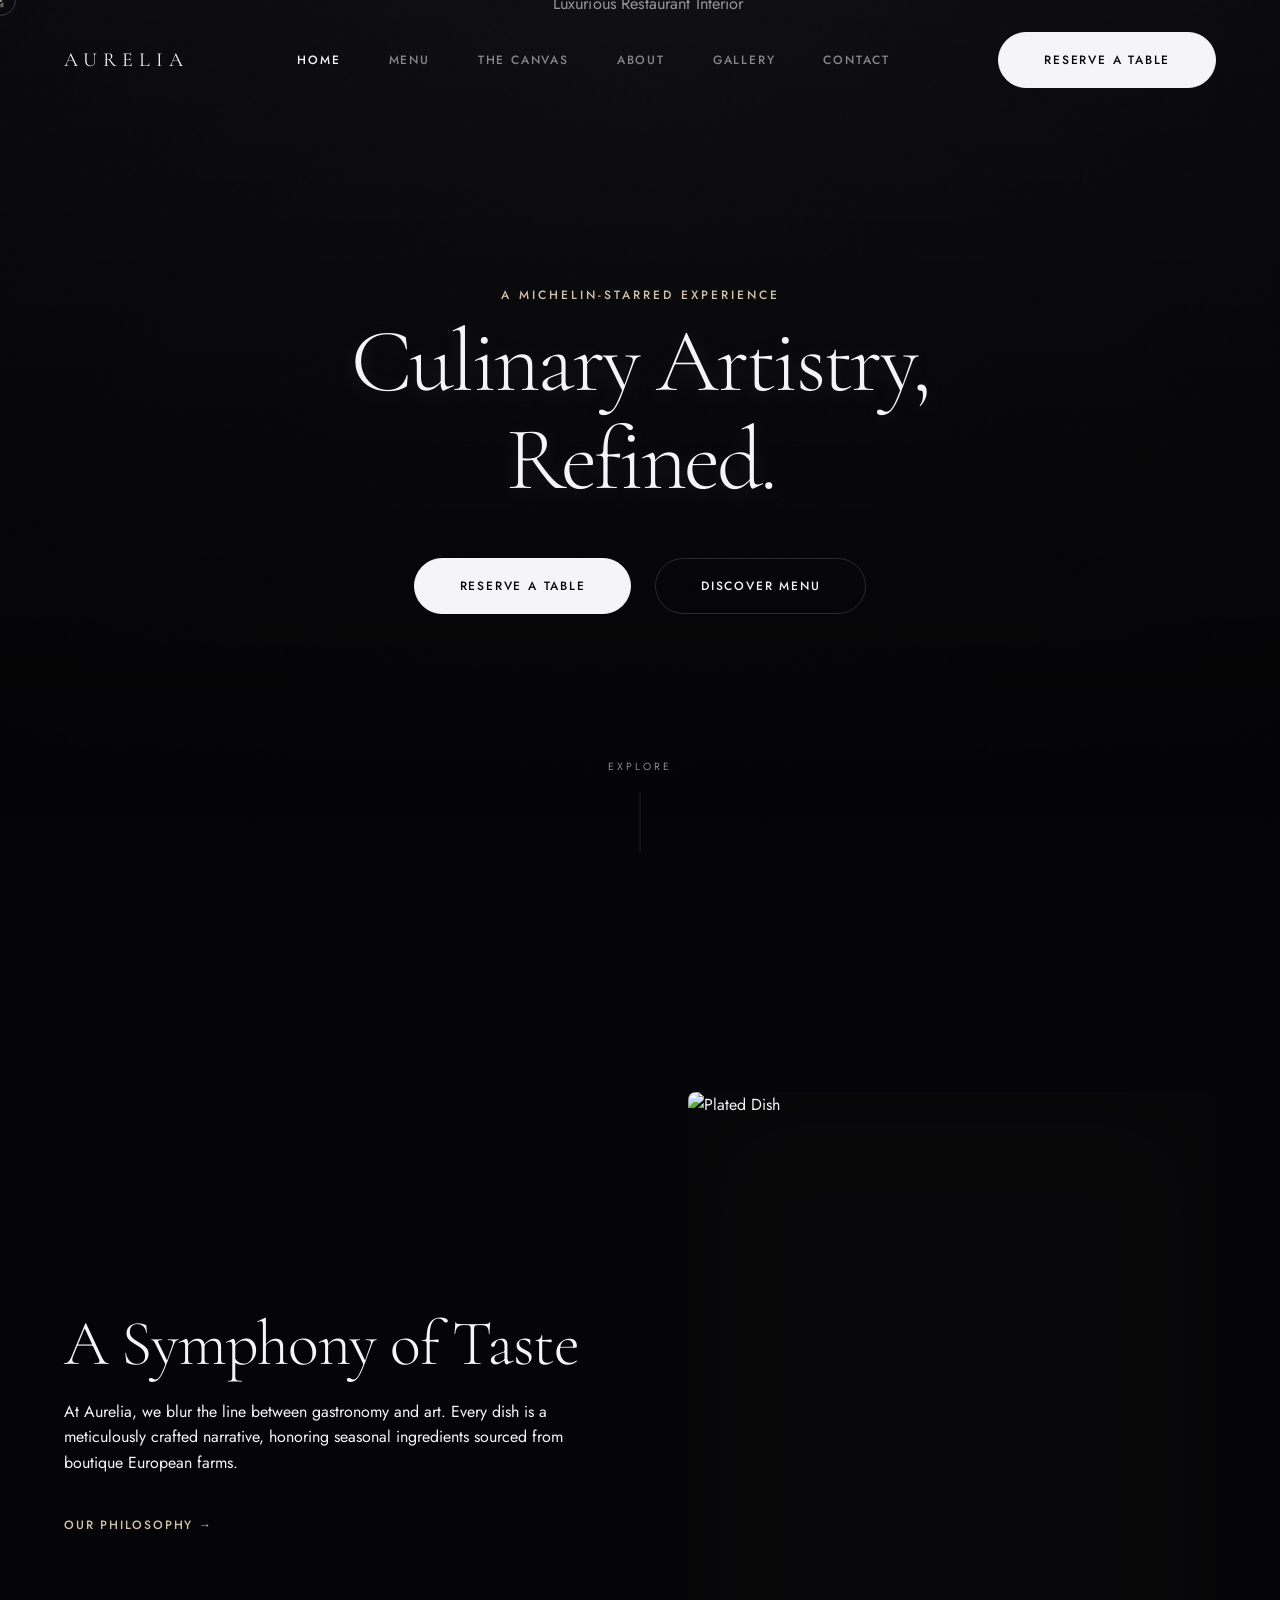
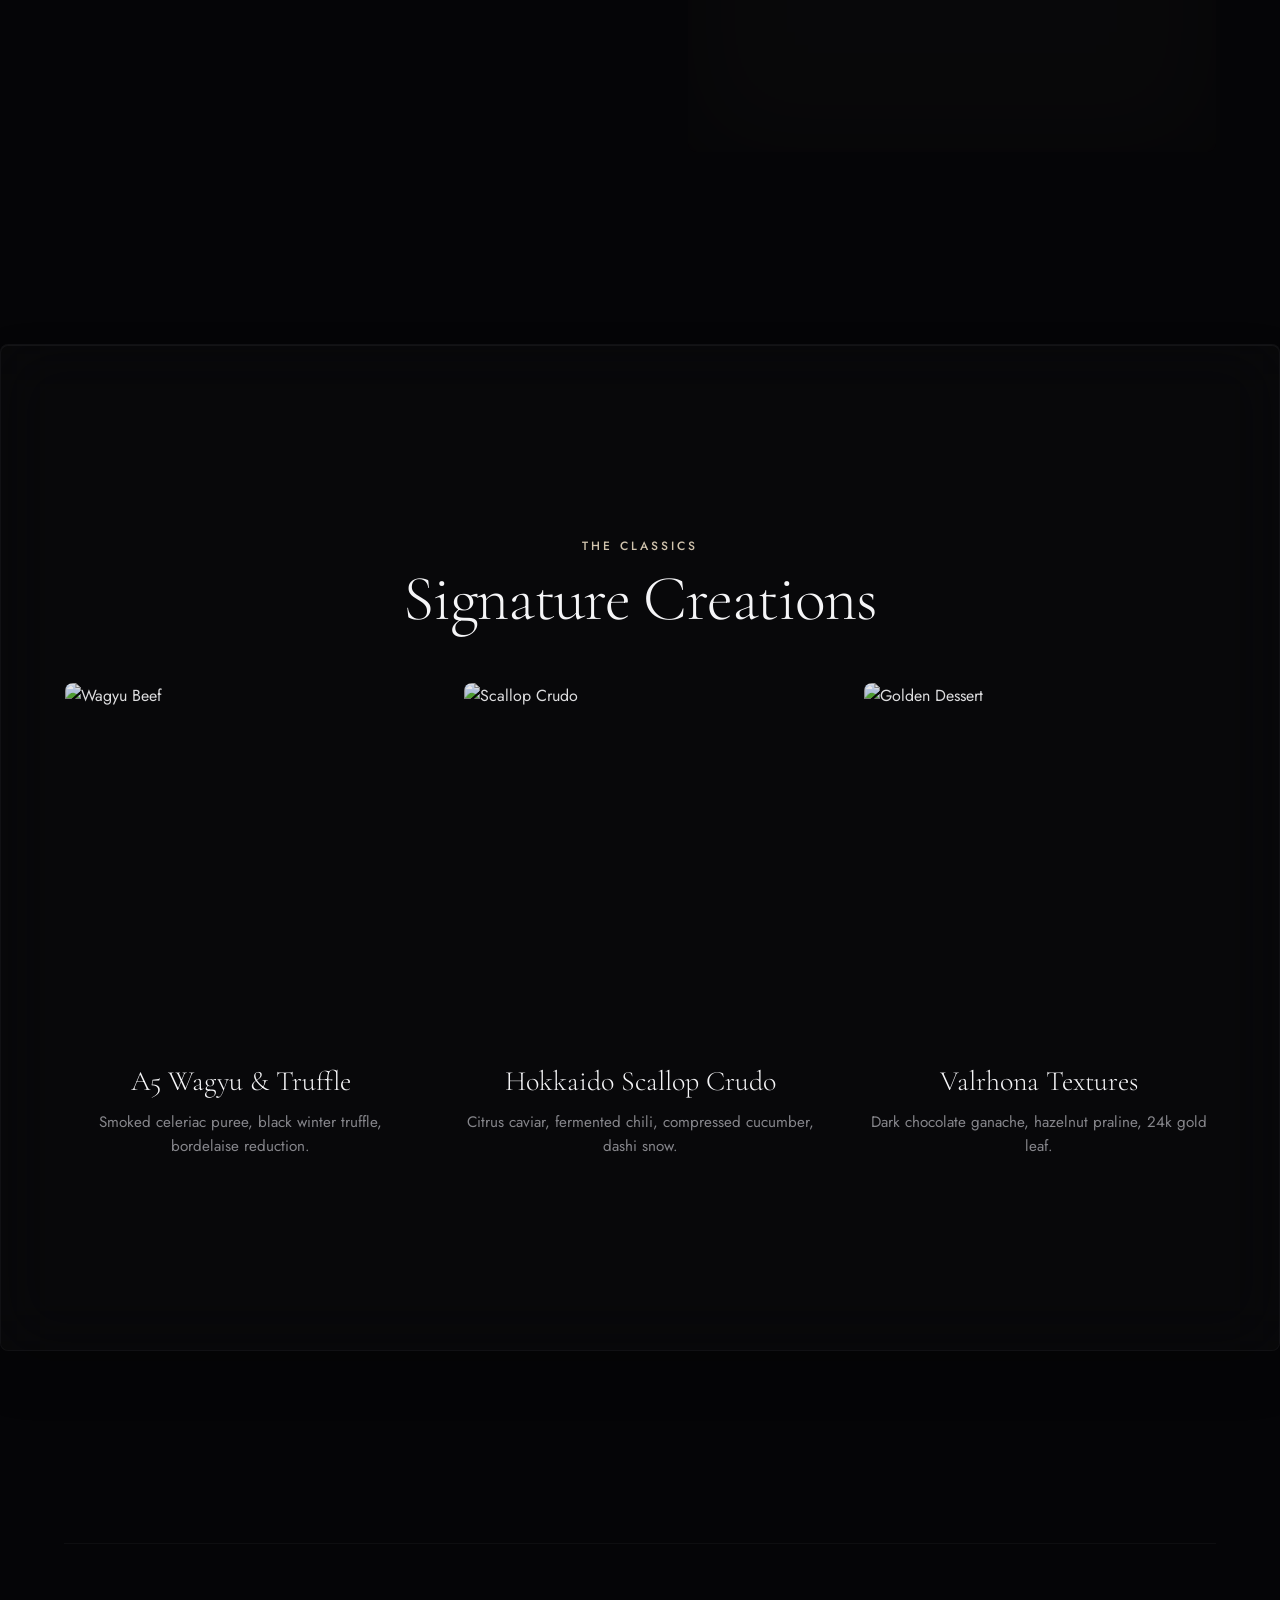
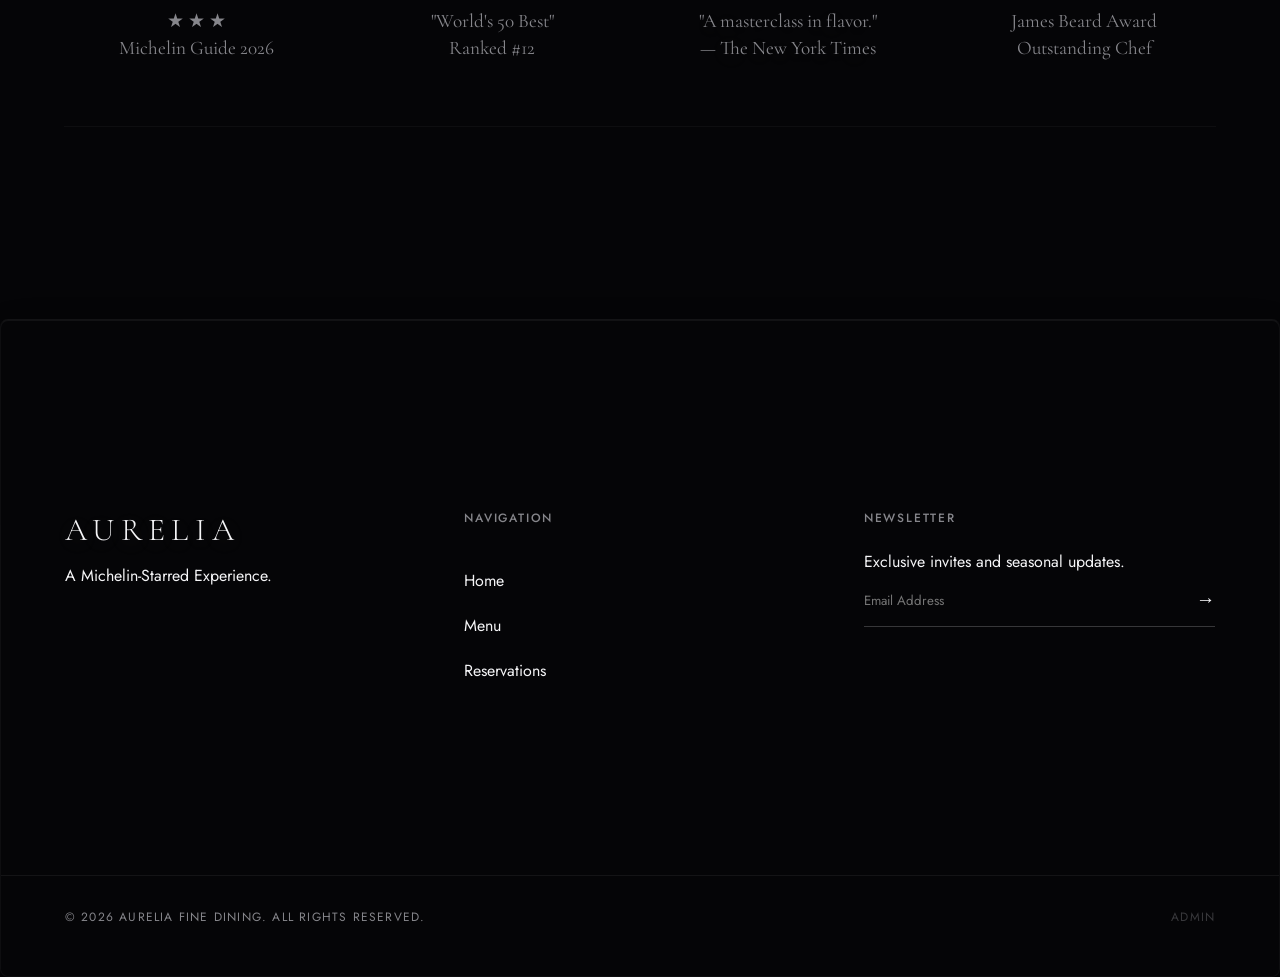
==== commit 2e1619f4: "Update index.html" ====
--- a/index.html
+++ b/index.html
@@ -3,76 +3,18 @@
 <head>
     <meta charset="UTF-8">
     <meta name="viewport" content="width=device-width, initial-scale=1.0">
-    <meta name="description" content="VÉRITÉ | The absolute pinnacle of modern gastronomy. Uncompromising precision and the pure essence of taste.">
-    <meta property="og:title" content="VÉRITÉ | High-End Gastronomy">
-    <meta property="og:description" content="Experience uncompromising culinary precision in an intimate, brutalist-inspired setting.">
+    <meta name="description" content="A Michelin-starred culinary experience. Unforgettable fine dining, exquisite ingredients, and timeless luxury.">
+    <meta property="og:title" content="AURELIA | Fine Dining">
+    <meta property="og:description" content="Experience high-end European fine dining in an intimate, timeless setting.">
     <meta property="og:type" content="website">
-    <title>VÉRITÉ | Modern Gastronomy</title>
+    <title>AURELIA | Fine Dining & Luxury Hospitality</title>
 
     <link rel="preconnect" href="https://fonts.googleapis.com">
     <link rel="preconnect" href="https://fonts.gstatic.com" crossorigin>
-    <link href="https://fonts.googleapis.com/css2?family=Inter:wght@300;400;500&family=Playfair+Display:ital,wght@0,400;0,600;1,400&display=swap" rel="stylesheet">
+    <link href="https://fonts.googleapis.com/css2?family=Cormorant+Garamond:ital,wght@0,300;0,400;0,500;0,600;1,400&family=Jost:wght@300;400;500&display=swap" rel="stylesheet">
 
     <link rel="stylesheet" href="styles.css">
-    <link rel="icon" href="data:image/svg+xml,<svg xmlns='http://www.w3.org/2000/svg' viewBox='0 0 100 100'><text y='.9em' font-size='90'>🔪</text></svg>">
-
-    <style>
-        :root {
-            --clr-bg-dark: #050505;
-            --clr-bg-surface: #111111;
-            --clr-text-main: #f5f5f7;
-            --clr-text-muted: #86868b;
-            --clr-accent: #d4af37; /* Champagne Gold */
-            --clr-accent-glow: rgba(212, 175, 55, 0.3);
-            --font-heading: 'Playfair Display', serif;
-            --font-body: 'Inter', sans-serif;
-        }
-
-        body {
-            background-color: var(--clr-bg-dark);
-            color: var(--clr-text-main);
-            font-family: var(--font-body);
-        }
-
-        h1, h2, h3, .title, .section-title, .nav-logo {
-            font-family: var(--font-heading);
-            letter-spacing: -0.02em;
-        }
-
-        .glow-text {
-            color: var(--clr-accent);
-            text-shadow: 0 0 30px var(--clr-accent-glow);
-        }
-
-        .btn-primary {
-            background-color: var(--clr-text-main);
-            color: var(--clr-bg-dark);
-            border-radius: 4px;
-            font-weight: 500;
-            transition: all 0.3s ease;
-        }
-
-        .btn-primary:hover {
-            background-color: var(--clr-accent);
-            box-shadow: 0 0 15px var(--clr-accent-glow);
-        }
-
-        .btn-secondary {
-            border: 1px solid var(--clr-text-muted);
-            color: var(--clr-text-main);
-            border-radius: 4px;
-        }
-
-        .glass-panel {
-            background: rgba(255, 255, 255, 0.02);
-            backdrop-filter: blur(12px);
-            border: 1px solid rgba(255, 255, 255, 0.05);
-        }
-        
-        .ambient-background {
-            background: radial-gradient(circle at 50% 0%, #1a1a1a 0%, #050505 70%);
-        }
-    </style>
+    <link rel="icon" href="data:image/svg+xml,<svg xmlns='http://www.w3.org/2000/svg' viewBox='0 0 100 100'><text y='.9em' font-size='90'>🍽️</text></svg>">
 </head>
 <body class="loading">
     <div class="ambient-background"></div>
@@ -80,57 +22,57 @@
     <div class="cursor-outline"></div>
 
     <div id="loader">
-        <h1 class="loader-logo" style="letter-spacing: 0.2em;">VÉRITÉ</h1>
+        <h1 class="loader-logo">AURELIA</h1>
         <div class="loader-line"></div>
     </div>
 
     <nav id="navbar">
         <div class="nav-container">
-            <a href="#home" class="nav-logo route-link" style="letter-spacing: 0.1em;">VÉRITÉ</a>
+            <a href="#home" class="nav-logo route-link">AURELIA</a>
             <div class="nav-links">
                 <a href="#home"         class="route-link active">Home</a>
                 <a href="#menu"         class="route-link">Menu</a>
                 <a href="#sensory"      class="route-link">The Canvas</a>
-                <a href="#about"        class="route-link">Philosophy</a>
+                <a href="#about"        class="route-link">About</a>
                 <a href="#gallery"      class="route-link">Gallery</a>
                 <a href="#contact"      class="route-link">Contact</a>
             </div>
-            <a href="#reservations" class="btn-primary nav-cta route-link">Reserve</a>
+            <a href="#reservations" class="btn-primary nav-cta route-link">Reserve a Table</a>
             <div class="menu-toggle"><span></span><span></span></div>
         </div>
     </nav>
 
     <main id="app-root">
 
+        <!-- HOME -->
         <section id="home" class="page-view active">
             <header class="hero">
                 <div class="hero-bg">
-                    <img src="https://images.unsplash.com/photo-1514933651103-005eec06c04b?q=80&w=2074&auto=format&fit=crop" alt="Vérité Dark Interior" loading="lazy">
+                    <img src="https://images.unsplash.com/photo-1514362545857-3bc16c4c7d1b?q=80&w=2070&auto=format&fit=crop" alt="Luxurious Restaurant Interior" loading="lazy">
                 </div>
                 <div class="hero-content reveal-on-scroll">
-                    <span class="subtitle" style="text-transform: uppercase; letter-spacing: 0.15em; color: var(--clr-text-muted); font-size: 0.85rem;">Uncompromising Precision</span>
-                    <h1 class="title glow-text" style="font-size: clamp(4rem, 8vw, 7rem); line-height: 1.1;">Taste,<br>Distilled.</h1>
-                    <p style="max-width: 400px; margin: 1.5rem auto; color: var(--clr-text-muted);">Stripping away the superfluous to reveal the pure, unadulterated essence of modern gastronomy.</p>
-                    <div class="hero-actions" style="margin-top: 2rem;">
-                        <a href="#reservations" class="btn-primary route-link">Secure a Table</a>
-                        <a href="#menu"         class="btn-secondary route-link">View the Menu</a>
+                    <span class="subtitle">A Michelin-Starred Experience</span>
+                    <h1 class="title glow-text">Culinary Artistry,<br>Refined.</h1>
+                    <div class="hero-actions">
+                        <a href="#reservations" class="btn-primary route-link">Reserve a Table</a>
+                        <a href="#menu"         class="btn-secondary route-link">Discover Menu</a>
                     </div>
                 </div>
                 <div class="scroll-indicator">
-                    <span style="font-size: 0.75rem; text-transform: uppercase; letter-spacing: 0.1em;">Descend</span>
-                    <div class="line" style="background: var(--clr-accent);"></div>
+                    <span>Explore</span>
+                    <div class="line"></div>
                 </div>
             </header>
 
             <section class="section-padding about-preview">
-                <div class="container grid-2 align-center">
+                <div class="container grid-2">
                     <div class="editorial-text reveal-on-scroll">
-                        <h2 class="section-title">The Pursuit of Absolute Perfection.</h2>
-                        <p style="color: var(--clr-text-muted); line-height: 1.8;">We do not cook; we engineer flavor. At Vérité, the line between culinary science and artistry is erased. Every element on the plate is subjected to rigorous refinement, ensuring that only truth remains.</p>
-                        <a href="#about" class="link-arrow route-link" style="color: var(--clr-text-main); font-weight: 500;">Read the Manifesto &rarr;</a>
+                        <h2 class="section-title">A Symphony of Taste</h2>
+                        <p>At Aurelia, we blur the line between gastronomy and art. Every dish is a meticulously crafted narrative, honoring seasonal ingredients sourced from boutique European farms.</p>
+                        <a href="#about" class="link-arrow route-link">Our Philosophy &rarr;</a>
                     </div>
                     <div class="editorial-image reveal-on-scroll delay-1 relative-glow">
-                        <img src="https://images.unsplash.com/photo-1588166524941-3bf61a9c41db?q=80&w=1584&auto=format&fit=crop" alt="Minimalist Plating" loading="lazy">
+                        <img src="https://images.unsplash.com/photo-1550966871-3ed3cdb5ed0c?q=80&w=2070&auto=format&fit=crop" alt="Plated Dish" loading="lazy">
                     </div>
                 </div>
             </section>
@@ -138,645 +80,354 @@
             <section class="section-padding glass-panel signature-dishes">
                 <div class="container">
                     <div class="section-header center reveal-on-scroll">
-                        <span class="subtitle" style="color: var(--clr-text-muted);">The Foundation</span>
-                        <h2 class="section-title">Defining Elements</h2>
+                        <span class="subtitle">The Classics</span>
+                        <h2 class="section-title">Signature Creations</h2>
                     </div>
                     <div class="grid-3">
-                        <div class="card reveal-on-scroll delay-1" style="background: var(--clr-bg-dark); border: 1px solid rgba(255,255,255,0.05);">
-                            <div class="card-img"><img src="https://images.unsplash.com/photo-1544025162-83b63cc33454?q=80&w=1740&auto=format&fit=crop" alt="Charcoal Beef" loading="lazy"></div>
-                            <div class="card-content"><h3>A5 &amp; Charcoal</h3><p style="color: var(--clr-text-muted); font-size: 0.9rem;">Kagoshima Wagyu, binchotan smoke, black garlic emulsion, aged ponzu.</p></div>
-                        </div>
-                        <div class="card reveal-on-scroll delay-2" style="background: var(--clr-bg-dark); border: 1px solid rgba(255,255,255,0.05);">
-                            <div class="card-img"><img src="https://images.unsplash.com/photo-1599813959371-332eb1e42b26?q=80&w=1740&auto=format&fit=crop" alt="Cured Fish" loading="lazy"></div>
-                            <div class="card-content"><h3>Zero-Degree Toro</h3><p style="color: var(--clr-text-muted); font-size: 0.9rem;">Dry-aged bluefin, frozen dashi, white soy, micro-cilantro.</p></div>
-                        </div>
-                        <div class="card reveal-on-scroll delay-3" style="background: var(--clr-bg-dark); border: 1px solid rgba(255,255,255,0.05);">
-                            <div class="card-img"><img src="https://images.unsplash.com/photo-1504670073073-6123e39e0754?q=80&w=1740&auto=format&fit=crop" alt="Abstract Dessert" loading="lazy"></div>
-                            <div class="card-content"><h3>Obsidian Cacao</h3><p style="color: var(--clr-text-muted); font-size: 0.9rem;">72% single-origin cacao, smoked vanilla bean, activated charcoal tuile.</p></div>
+                        <div class="card reveal-on-scroll delay-1">
+                            <div class="card-img"><img src="https://images.unsplash.com/photo-1600891964092-4316c288032e?q=80&w=1740&auto=format&fit=crop" alt="Wagyu Beef" loading="lazy"></div>
+                            <div class="card-content"><h3>A5 Wagyu &amp; Truffle</h3><p>Smoked celeriac puree, black winter truffle, bordelaise reduction.</p></div>
+                        </div>
+                        <div class="card reveal-on-scroll delay-2">
+                            <div class="card-img"><img src="https://images.unsplash.com/photo-1515516969-d4008cc6241a?q=80&w=1587&auto=format&fit=crop" alt="Scallop Crudo" loading="lazy"></div>
+                            <div class="card-content"><h3>Hokkaido Scallop Crudo</h3><p>Citrus caviar, fermented chili, compressed cucumber, dashi snow.</p></div>
+                        </div>
+                        <div class="card reveal-on-scroll delay-3">
+                            <div class="card-img"><img src="https://images.unsplash.com/photo-1504670073073-6123e39e0754?q=80&w=1740&auto=format&fit=crop" alt="Golden Dessert" loading="lazy"></div>
+                            <div class="card-content"><h3>Valrhona Textures</h3><p>Dark chocolate ganache, hazelnut praline, 24k gold leaf.</p></div>
                         </div>
                     </div>
                 </div>
             </section>
-        </section>
-
+
+            <section class="section-padding awards-section">
+                <div class="container center reveal-on-scroll">
+                    <div class="awards-grid">
+                        <div class="award-item">★ ★ ★<br>Michelin Guide 2026</div>
+                        <div class="award-item">"World's 50 Best"<br>Ranked #12</div>
+                        <div class="award-item glow-text">"A masterclass in flavor."<br>— The New York Times</div>
+                        <div class="award-item">James Beard Award<br>Outstanding Chef</div>
+                    </div>
+                </div>
+            </section>
+        </section>
+
+        <!-- MENU -->
         <section id="menu" class="page-view">
-            <header class="page-header dark-bg" style="border-bottom: 1px solid rgba(255,255,255,0.05);">
-                <h1 class="title reveal-on-scroll glow-text">The Index</h1>
-                <p class="subtitle reveal-on-scroll delay-1" style="color: var(--clr-text-muted);">An orchestrated progression of 14 minimal sequences.</p>
+            <header class="page-header dark-bg">
+                <h1 class="title reveal-on-scroll glow-text">The Menu</h1>
+                <p class="subtitle reveal-on-scroll delay-1">A tasting journey of land and sea.</p>
             </header>
             <section class="menu-container container section-padding">
                 <div class="menu-nav reveal-on-scroll">
-                    <button class="active" data-tab="tasting">Omakase Sequence</button>
-                    <button data-tab="wine">Liquid Architecture</button>
+                    <button class="active" data-tab="tasting">Tasting Menu</button>
+                    <button data-tab="alacarte">A La Carte</button>
+                    <button data-tab="wine">Wine Pairings</button>
                 </div>
                 <div class="menu-content active" id="menu-tasting">
                     <div class="menu-section reveal-on-scroll">
-                        <h3 class="menu-category" style="color: var(--clr-accent);">Sequence 01: Depth</h3>
+                        <h3 class="menu-category">Act I: The Sea</h3>
                         <div class="menu-item">
-                            <div class="menu-item-header"><h4>Beluga Caviar &amp; Bone Marrow</h4></div>
-                            <p style="color: var(--clr-text-muted);">Warm brioche essence, sea salt, chive vapor.</p>
+                            <div class="menu-item-header"><h4>Osetra Caviar Tartlet</h4><span class="price">$45</span></div>
+                            <p>Crème fraîche, cured egg yolk, chive oil.</p>
                         </div>
                         <div class="menu-item">
-                            <div class="menu-item-header"><h4>Smoked Eel Tart</h4></div>
-                            <p style="color: var(--clr-text-muted);">Granny Smith apple, horseradish snow, dill.</p>
+                            <div class="menu-item-header"><h4>Bluefin Tuna Otoro</h4><span class="price">$52</span></div>
+                            <p>White soy, finger lime, puffed wild rice.</p>
                         </div>
                     </div>
                     <div class="menu-section reveal-on-scroll delay-1">
-                        <h3 class="menu-category" style="color: var(--clr-accent);">Sequence 02: Earth</h3>
-                        <div class="menu-item highlight relative-glow" style="border-left: 2px solid var(--clr-accent); padding-left: 1rem;">
-                            <div class="menu-item-header"><h4>Dry-Aged Venison</h4></div>
-                            <p style="color: var(--clr-text-muted);">Juniper reduction, fermented blackberry, charred maitake.</p>
+                        <h3 class="menu-category">Act II: The Land</h3>
+                        <div class="menu-item highlight relative-glow">
+                            <div class="menu-item-header"><h4>Dry-Aged Squab</h4><span class="price">$78</span></div>
+                            <p>Blackberry gastrique, charred radicchio, foie gras jus.</p>
+                        </div>
+                    </div>
+                </div>
+                <div class="menu-content" id="menu-alacarte">
+                    <div class="menu-section reveal-on-scroll">
+                        <h3 class="menu-category">Mains</h3>
+                        <div class="menu-item">
+                            <div class="menu-item-header"><h4>Butter-Poached Lobster</h4><span class="price">$85</span></div>
+                            <p>Saffron risotto, sea urchin emulsion, fennel pollen.</p>
                         </div>
                     </div>
                 </div>
                 <div class="menu-content" id="menu-wine">
                     <div class="menu-section reveal-on-scroll">
-                        <h3 class="menu-category" style="color: var(--clr-accent);">Curated Pairings</h3>
+                        <h3 class="menu-category">Sommelier Selection</h3>
                         <div class="menu-item">
-                            <div class="menu-item-header"><h4>Château Haut-Brion, Pessac-Léognan 2005</h4></div>
-                            <p style="color: var(--clr-text-muted);">Tobacco, dark plum, and crushed gravel mechanics.</p>
+                            <div class="menu-item-header"><h4>Domaine de la Romanée-Conti, 2014</h4><span class="price">$450 / gls</span></div>
+                            <p>Notes of dark cherry, crushed violet, and forest floor.</p>
                         </div>
                     </div>
                 </div>
             </section>
         </section>
 
+        <!-- SENSORY -->
         <section id="sensory" class="page-view">
             <header class="page-header dark-bg">
-                <h1 class="title reveal-on-scroll glow-text">Flavor Mechanics</h1>
-                <p class="subtitle reveal-on-scroll delay-1" style="color: var(--clr-text-muted);">Interact to reveal the hidden chemistry behind our signatures.</p>
+                <h1 class="title reveal-on-scroll glow-text">The Sensory Canvas</h1>
+                <p class="subtitle reveal-on-scroll delay-1">Hover to discover the alchemy behind our pairings.</p>
             </header>
             <div class="sensory-container container section-padding">
                 <div class="sensory-grid reveal-on-scroll">
-                    <div class="sensory-card" data-aura="rgba(212, 175, 55, 0.1)">
-                        <div class="sensory-bg" style="background-image: url('https://images.unsplash.com/photo-1544025162-83b63cc33454?q=80&w=1740&auto=format&fit=crop'); filter: grayscale(100%) contrast(1.2);"></div>
-                        <div class="sensory-content"><h3 style="color: var(--clr-text-main);">Maillard Reaction</h3><p class="hidden-desc" style="color: var(--clr-text-muted);">The exact 180°C sear required to transform A5 Wagyu fat into a caramelized, umami-rich crust.</p></div>
-                    </div>
-                    <div class="sensory-card" data-aura="rgba(255, 255, 255, 0.05)">
-                        <div class="sensory-bg" style="background-image: url('https://images.unsplash.com/photo-1599813959371-332eb1e42b26?q=80&w=1740&auto=format&fit=crop'); filter: grayscale(100%) contrast(1.2);"></div>
-                        <div class="sensory-content"><h3 style="color: var(--clr-text-main);">Cryo-Extraction</h3><p class="hidden-desc" style="color: var(--clr-text-muted);">Freezing tomatoes at -40°C to extract a completely clear, intensely flavored essence water.</p></div>
-                    </div>
-                    <div class="sensory-card" data-aura="rgba(100, 100, 100, 0.2)">
-                        <div class="sensory-bg" style="background-image: url('https://images.unsplash.com/photo-1504670073073-6123e39e0754?q=80&w=1740&auto=format&fit=crop'); filter: grayscale(100%) contrast(1.2);"></div>
-                        <div class="sensory-content"><h3 style="color: var(--clr-text-main);">Fermentation</h3><p class="hidden-desc" style="color: var(--clr-text-muted);">A 14-day lacto-fermentation process that introduces complex acidity to raw cacao.</p></div>
-                    </div>
-                </div>
-            </div>
-        </section>
-
-        <section id="reservations" class="page-view section-padding" style="background: var(--clr-bg-dark);">
-            <style>
-                /* Scoped styles for the new reservation UI */
-                .res-ui-wrapper {
-                    display: flex;
-                    flex-direction: column;
-                    gap: 2rem;
-                    max-width: 1000px;
-                    margin: 0 auto;
-                    font-family: var(--font-body);
-                }
-
-                @media (min-width: 900px) {
-                    .res-ui-wrapper {
-                        flex-direction: row;
-                        align-items: flex-start;
-                    }
-                }
-
-                .res-card {
-                    background: #111111; /* Matching the dark card bg */
-                    border: 1px solid rgba(255, 255, 255, 0.05);
-                    border-radius: 12px;
-                    padding: 2rem;
-                    box-shadow: 0 10px 40px rgba(0,0,0,0.5);
-                }
-
-                .res-left-panel {
-                    flex: 1.8;
-                }
-
-                .res-right-panel {
-                    flex: 1;
-                    position: sticky;
-                    top: 100px;
-                }
-
-                /* Left Panel: Header */
-                .res-header {
-                    display: flex;
-                    align-items: center;
-                    gap: 1rem;
-                    margin-bottom: 2rem;
-                }
-
-                .step-circle {
-                    width: 30px;
-                    height: 30px;
-                    border-radius: 50%;
-                    background: white;
-                    color: black;
-                    display: flex;
-                    align-items: center;
-                    justify-content: center;
-                    font-weight: 600;
-                    font-size: 0.9rem;
-                }
-
-                .res-header h2 {
-                    font-family: var(--font-heading);
-                    font-size: 1.5rem;
-                    margin: 0;
-                }
-
-                /* Left Panel: Grid (Calendar + Times) */
-                .res-interactive-area {
-                    display: grid;
-                    grid-template-columns: 1fr;
-                    gap: 3rem;
-                }
-
-                @media (min-width: 600px) {
-                    .res-interactive-area {
-                        grid-template-columns: 1fr 1fr;
-                    }
-                }
-
-                /* Calendar Component */
-                .calendar-wrapper {
-                    background: #0a0a0a;
-                    border-radius: 8px;
-                    padding: 1.5rem;
-                    border: 1px solid rgba(255, 255, 255, 0.03);
-                }
-
-                .calendar-nav {
-                    display: flex;
-                    justify-content: space-between;
-                    align-items: center;
-                    margin-bottom: 1.5rem;
-                    font-size: 0.9rem;
-                    font-weight: 500;
-                }
-
-                .calendar-nav button {
-                    background: transparent;
-                    border: none;
-                    color: var(--clr-text-muted);
-                    cursor: pointer;
-                    font-size: 1.2rem;
-                    transition: color 0.3s;
-                }
-
-                .calendar-nav button:hover { color: white; }
-
-                .calendar-grid {
-                    display: grid;
-                    grid-template-columns: repeat(7, 1fr);
-                    gap: 0.5rem;
-                    text-align: center;
-                }
-
-                .day-name {
-                    color: var(--clr-text-muted);
-                    font-size: 0.75rem;
-                    text-transform: uppercase;
-                    margin-bottom: 0.5rem;
-                }
-
-                .day-number {
-                    aspect-ratio: 1;
-                    display: flex;
-                    align-items: center;
-                    justify-content: center;
-                    font-size: 0.85rem;
-                    cursor: pointer;
-                    border-radius: 4px;
-                    color: var(--clr-text-main);
-                    transition: all 0.2s ease;
-                }
-
-                .day-number.prev-month { color: #333; cursor: default; }
-                .day-number:not(.prev-month):hover { background: rgba(255,255,255,0.1); }
-                .day-number.selected {
-                    background: rgba(255,255,255,0.15);
-                    font-weight: 600;
-                    border: 1px solid rgba(255,255,255,0.3);
-                }
-
-                /* Time Slots Component */
-                .timeslot-section h3 {
-                    font-size: 0.75rem;
-                    text-transform: uppercase;
-                    letter-spacing: 0.05em;
-                    color: var(--clr-text-muted);
-                    margin-bottom: 1rem;
-                    font-family: var(--font-body);
-                }
-
-                .timeslot-grid {
-                    display: grid;
-                    grid-template-columns: repeat(3, 1fr);
-                    gap: 0.5rem;
-                }
-
-                .time-btn-outline {
-                    background: transparent;
-                    border: 1px solid rgba(255,255,255,0.1);
-                    color: var(--clr-text-muted);
-                    padding: 0.5rem 0;
-                    border-radius: 4px;
-                    font-size: 0.85rem;
-                    cursor: pointer;
-                    transition: all 0.2s;
-                    font-family: var(--font-body);
-                }
-
-                .time-btn-outline:hover {
-                    border-color: rgba(255,255,255,0.3);
-                    color: white;
-                }
-
-                .timeslot-footer-note {
-                    font-size: 0.75rem;
-                    color: var(--clr-text-muted);
-                    margin-top: 1.5rem;
-                    font-style: italic;
-                    text-align: center;
-                }
-
-                /* Right Panel: Summary */
-                .res-right-panel h2 {
-                    font-family: var(--font-heading);
-                    font-size: 1.3rem;
-                    margin-bottom: 1.5rem;
-                    margin-top: 0;
-                }
-
-                .summary-list {
-                    display: flex;
-                    flex-direction: column;
-                    gap: 1.5rem;
-                }
-
-                .summary-item {
-                    display: flex;
-                    align-items: flex-start;
-                    gap: 1rem;
-                }
-
-                .summary-icon {
-                    width: 36px;
-                    height: 36px;
-                    border-radius: 50%;
-                    background: #1a1a1a;
-                    display: flex;
-                    align-items: center;
-                    justify-content: center;
-                    border: 1px solid rgba(255,255,255,0.05);
-                }
-
-                .summary-icon svg {
-                    width: 16px;
-                    height: 16px;
-                    fill: none;
-                    stroke: var(--clr-text-muted);
-                    stroke-width: 2;
-                    stroke-linecap: round;
-                    stroke-linejoin: round;
-                }
-
-                .summary-details {
-                    display: flex;
-                    flex-direction: column;
-                    gap: 0.25rem;
-                }
-
-                .summary-label {
-                    font-size: 0.7rem;
-                    color: var(--clr-accent);
-                    text-transform: uppercase;
-                    letter-spacing: 0.1em;
-                    font-weight: 600;
-                }
-
-                .summary-value {
-                    font-size: 0.95rem;
-                    color: white;
-                    font-weight: 500;
-                }
-
-                .summary-note {
-                    margin-top: 2rem;
-                    padding: 1rem;
-                    background: rgba(255,255,255,0.03);
-                    border-radius: 6px;
-                    font-size: 0.75rem;
-                    color: var(--clr-text-muted);
-                    line-height: 1.5;
-                    border-left: 2px solid rgba(255,255,255,0.1);
-                }
-            </style>
-
-            <div class="container reveal-on-scroll">
-                <div class="res-ui-wrapper">
-                    
-                    <div class="res-card res-left-panel">
-                        <div class="res-header">
-                            <div class="step-circle">1</div>
-                            <h2>Date et Heure</h2>
-                        </div>
-                        
-                        <div class="res-interactive-area">
-                            <div class="calendar-wrapper">
-                                <div class="calendar-nav">
-                                    <button>&lsaquo;</button>
-                                    <span>mars 2026</span>
-                                    <button>&rsaquo;</button>
-                                </div>
-                                <div class="calendar-grid">
-                                    <div class="day-name">lu</div>
-                                    <div class="day-name">ma</div>
-                                    <div class="day-name">me</div>
-                                    <div class="day-name">je</div>
-                                    <div class="day-name">ve</div>
-                                    <div class="day-name">sa</div>
-                                    <div class="day-name">di</div>
-                                    
-                                    <div class="day-number prev-month">23</div>
-                                    <div class="day-number prev-month">24</div>
-                                    <div class="day-number prev-month">25</div>
-                                    <div class="day-number prev-month">26</div>
-                                    <div class="day-number prev-month">27</div>
-                                    <div class="day-number prev-month">28</div>
-                                    <div class="day-number">1</div>
-                                    
-                                    <div class="day-number">2</div>
-                                    <div class="day-number">3</div>
-                                    <div class="day-number">4</div>
-                                    <div class="day-number">5</div>
-                                    <div class="day-number">6</div>
-                                    <div class="day-number">7</div>
-                                    <div class="day-number">8</div>
-                                    
-                                    <div class="day-number">9</div>
-                                    <div class="day-number">10</div>
-                                    <div class="day-number">11</div>
-                                    <div class="day-number">12</div>
-                                    <div class="day-number">13</div>
-                                    <div class="day-number">14</div>
-                                    <div class="day-number">15</div>
-                                    
-                                    <div class="day-number">16</div>
-                                    <div class="day-number">17</div>
-                                    <div class="day-number">18</div>
-                                    <div class="day-number">19</div>
-                                    <div class="day-number">20</div>
-                                    <div class="day-number">21</div>
-                                    <div class="day-number">22</div>
-                                    
-                                    <div class="day-number">23</div>
-                                    <div class="day-number">24</div>
-                                    <div class="day-number">25</div>
-                                    <div class="day-number">26</div>
-                                    <div class="day-number">27</div>
-                                    <div class="day-number selected">28</div>
-                                    <div class="day-number">29</div>
-                                    
-                                    <div class="day-number">30</div>
-                                    <div class="day-number">31</div>
-                                    <div class="day-number prev-month">1</div>
-                                    <div class="day-number prev-month">2</div>
-                                    <div class="day-number prev-month">3</div>
-                                    <div class="day-number prev-month">4</div>
-                                    <div class="day-number prev-month">5</div>
-                                </div>
+                    <div class="sensory-card" data-aura="rgba(197, 160, 89, 0.15)">
+                        <div class="sensory-bg" style="background-image: url('https://images.unsplash.com/photo-1600891964092-4316c288032e?q=80&w=1740&auto=format&fit=crop');"></div>
+                        <div class="sensory-content"><h3>Earth &amp; Smoke</h3><p class="hidden-desc">Black Winter Truffle meets A5 Wagyu. Paired with a robust 2010 Barolo.</p></div>
+                    </div>
+                    <div class="sensory-card" data-aura="rgba(100, 149, 237, 0.1)">
+                        <div class="sensory-bg" style="background-image: url('https://images.unsplash.com/photo-1515516969-d4008cc6241a?q=80&w=1587&auto=format&fit=crop');"></div>
+                        <div class="sensory-content"><h3>Oceanic Brine</h3><p class="hidden-desc">Hokkaido Scallop and Citrus Caviar. Awakened by a crisp Chablis Grand Cru.</p></div>
+                    </div>
+                    <div class="sensory-card" data-aura="rgba(139, 0, 0, 0.15)">
+                        <div class="sensory-bg" style="background-image: url('https://images.unsplash.com/photo-1504670073073-6123e39e0754?q=80&w=1740&auto=format&fit=crop');"></div>
+                        <div class="sensory-content"><h3>Velvet Cocoa</h3><p class="hidden-desc">Valrhona Dark Chocolate layered with hazelnut. Harmonized with aged Tawny Port.</p></div>
+                    </div>
+                </div>
+            </div>
+        </section>
+
+        <!-- RESERVATIONS -->
+        <section id="reservations" class="page-view">
+            <div class="grid-2 full-height">
+                <div class="reservation-image relative-glow">
+                    <img src="https://images.unsplash.com/photo-1544148103-0773bf10d330?q=80&w=1740&auto=format&fit=crop" alt="Table Setting" loading="lazy">
+                </div>
+                <div class="reservation-form-container section-padding glass-panel">
+                    <div class="reveal-on-scroll">
+                        <h1 class="title glow-text">Reservations</h1>
+                        <p class="scarcity-text mb-4">Limited seating available. A refined experience awaits.</p>
+
+                        <form id="booking-form" class="booking-form">
+                            <!-- Honeypot -->
+                            <input type="text" name="website" style="display:none" tabindex="-1" autocomplete="off">
+
+                            <!-- Step 1: Date, Guests, Time -->
+                            <div class="form-step active" id="step-1">
+                                <div class="form-row grid-2">
+                                    <div class="form-group">
+                                        <label>Date</label>
+                                        <input type="date" id="res-date" required class="custom-input">
+                                    </div>
+                                    <div class="form-group">
+                                        <label>Guests</label>
+                                        <select id="res-guests" class="custom-input" required>
+                                            <option value="" disabled selected>Select party size</option>
+                                            <option value="1">1 Person</option>
+                                            <option value="2">2 People</option>
+                                            <option value="3">3 People</option>
+                                            <option value="4">4 People</option>
+                                            <option value="5">5 People</option>
+                                            <option value="6">6 People</option>
+                                            <option value="7">7 People</option>
+                                            <option value="8">8+ People (Contact Us)</option>
+                                        </select>
+                                    </div>
+                                </div>
+                                <div class="form-group">
+                                    <label>Experience</label>
+                                    <select id="res-experience" class="custom-input">
+                                        <option>Main Dining Room</option>
+                                        <option>Chef's Counter (Tasting Only)</option>
+                                        <option>The Glass Room (Private)</option>
+                                    </select>
+                                </div>
+                                <div class="form-group">
+                                    <label>Select Time</label>
+                                    <div class="time-slots" id="time-slots">
+                                        <button type="button" class="time-btn" data-time="17:30">5:30 PM</button>
+                                        <button type="button" class="time-btn" data-time="18:00">6:00 PM</button>
+                                        <button type="button" class="time-btn active" data-time="19:30">7:30 PM</button>
+                                        <button type="button" class="time-btn" data-time="20:00">8:00 PM</button>
+                                        <button type="button" class="time-btn" data-time="21:30">9:30 PM</button>
+                                    </div>
+                                </div>
+                                <p class="form-error" id="step1-error"></p>
+                                <button type="button" class="btn-primary w-100 mt-3" id="next-step-btn">Continue</button>
                             </div>
 
-                            <div class="timeslot-section">
-                                <h3>Créneaux Disponibles</h3>
-                                <div class="timeslot-grid">
-                                    <button class="time-btn-outline">12:00</button>
-                                    <button class="time-btn-outline">12:30</button>
-                                    <button class="time-btn-outline">13:00</button>
-                                    <button class="time-btn-outline">13:30</button>
-                                    <button class="time-btn-outline">14:00</button>
-                                    <button class="time-btn-outline">14:30</button>
-                                    <button class="time-btn-outline">15:00</button>
-                                    <button class="time-btn-outline">15:30</button>
-                                    <button class="time-btn-outline">16:00</button>
-                                    <button class="time-btn-outline">16:30</button>
-                                    <button class="time-btn-outline">17:00</button>
-                                    <button class="time-btn-outline">17:30</button>
-                                    <button class="time-btn-outline">18:00</button>
-                                    <button class="time-btn-outline">18:30</button>
-                                    <button class="time-btn-outline">19:00</button>
-                                    <button class="time-btn-outline">19:30</button>
-                                    <button class="time-btn-outline">20:00</button>
-                                    <button class="time-btn-outline">20:30</button>
-                                    <button class="time-btn-outline">21:00</button>
-                                    <button class="time-btn-outline">21:30</button>
-                                    <button class="time-btn-outline">22:00</button>
-                                    <button class="time-btn-outline" style="grid-column: 1 / 3;">22:30</button>
-                                    <button class="time-btn-outline">23:00</button>
-                                </div>
-                                <div class="timeslot-footer-note">
-                                    Veuillez sélectionner une date pour voir les disponibilités.
+                            <!-- Step 2: Guest Details -->
+                            <div class="form-step" id="step-2" style="display:none">
+                                <div class="form-group">
+                                    <label>Full Name</label>
+                                    <input type="text" id="res-name" placeholder="Your name" required class="custom-input">
+                                </div>
+                                <div class="form-group mt-2">
+                                    <label>Email Address</label>
+                                    <input type="email" id="res-email" placeholder="Email" required class="custom-input">
+                                </div>
+                                <div class="form-group mt-2">
+                                    <label>Phone Number</label>
+                                    <input type="tel" id="res-phone" placeholder="+1 (212) 555-0000" required class="custom-input">
+                                </div>
+                                <div class="form-group mt-2">
+                                    <label>Dietary Restrictions / Special Occasion</label>
+                                    <textarea id="res-notes" placeholder="Allergies, anniversaries, special requests…" class="custom-input" rows="2"></textarea>
+                                </div>
+                                <p class="form-error" id="step2-error"></p>
+                                <div class="grid-2 mt-3">
+                                    <button type="button" class="btn-secondary" id="prev-step-btn">Back</button>
+                                    <button type="submit" class="btn-primary" id="submit-btn">Confirm Booking</button>
                                 </div>
                             </div>
-                        </div>
-                    </div>
-
-                    <div class="res-card res-right-panel" style="position: relative; overflow: hidden;">
-                        <div style="position: absolute; top: -50px; right: -50px; width: 150px; height: 150px; background: var(--clr-accent); filter: blur(80px); opacity: 0.1; border-radius: 50%;"></div>
-                        
-                        <h2 style="position: relative; z-index: 1;">Ma Réservation</h2>
-                        <div class="summary-list" style="position: relative; z-index: 1;">
-                            
-                            <div class="summary-item">
-                                <div class="summary-icon">
-                                    <svg viewBox="0 0 24 24"><rect x="3" y="4" width="18" height="18" rx="2" ry="2"></rect><line x1="16" y1="2" x2="16" y2="6"></line><line x1="8" y1="2" x2="8" y2="6"></line><line x1="3" y1="10" x2="21" y2="10"></line></svg>
-                                </div>
-                                <div class="summary-details">
-                                    <span class="summary-label">Date</span>
-                                    <span class="summary-value">Non sélectionnée</span>
-                                </div>
+
+                            <!-- Success state (replaced by ticket modal) -->
+                            <div class="form-success text-center" id="form-success" style="display:none">
+                                <div class="glow-text title mb-3">✓</div>
+                                <h3>Reservation Confirmed</h3>
+                                <p class="mt-2">Your table is reserved. Check your email for details.</p>
                             </div>
-
-                            <div class="summary-item">
-                                <div class="summary-icon">
-                                    <svg viewBox="0 0 24 24"><circle cx="12" cy="12" r="10"></circle><polyline points="12 6 12 12 16 14"></polyline></svg>
-                                </div>
-                                <div class="summary-details">
-                                    <span class="summary-label">Heure</span>
-                                    <span class="summary-value" style="color: var(--clr-text-muted);">--:--</span>
-                                </div>
-                            </div>
-
-                            <div class="summary-item">
-                                <div class="summary-icon">
-                                    <svg viewBox="0 0 24 24"><path d="M17 21v-2a4 4 0 0 0-4-4H5a4 4 0 0 0-4 4v2"></path><circle cx="9" cy="7" r="4"></circle><path d="M23 21v-2a4 4 0 0 0-3-3.87"></path><path d="M16 3.13a4 4 0 0 1 0 7.75"></path></svg>
-                                </div>
-                                <div class="summary-details">
-                                    <span class="summary-label">Invités</span>
-                                    <span class="summary-value">2 Personnes</span>
-                                </div>
-                            </div>
-                        </div>
-
-                        <div class="summary-note" style="position: relative; z-index: 1;">
-                            <strong>Note:</strong> Votre table sera réservée pendant 1h30. Merci d'arriver à l'heure.
-                        </div>
-                    </div>
-
-                </div>
-            </div>
-        </section>
-
+                        </form>
+                    </div>
+                </div>
+            </div>
+        </section>
+
+        <!-- ABOUT -->
         <section id="about" class="page-view">
             <header class="page-header dark-bg">
-                <h1 class="title reveal-on-scroll glow-text">The Architect</h1>
+                <h1 class="title reveal-on-scroll glow-text">Our Philosophy</h1>
             </header>
             <section class="section-padding container">
                 <div class="grid-2 align-center">
                     <div class="editorial-image reveal-on-scroll relative-glow">
-                        <img src="https://images.unsplash.com/photo-1577219491135-ce391730fb2c?q=80&w=1677&auto=format&fit=crop" alt="Executive Chef" loading="lazy" style="filter: grayscale(100%);">
+                        <img src="https://images.unsplash.com/photo-1583394838336-acd977736f90?q=80&w=1584&auto=format&fit=crop" alt="Executive Chef" loading="lazy">
                     </div>
                     <div class="editorial-text reveal-on-scroll delay-1">
-                        <h2 class="section-title">Chef Laurent Dubois</h2>
-                        <p style="color: var(--clr-text-muted); line-height: 1.8;">Dubois operates on a singular frequency: reduction. By systematically eliminating the unnecessary, he exposes the structural integrity of flavor. His tenure in Copenhagen and Kyoto fundamentally shifted his approach from cooking to curation.</p>
-                        <p style="color: var(--clr-text-muted); line-height: 1.8;">Vérité is his laboratory. A space devoid of distraction, engineered solely for the consumption of absolute truth.</p>
+                        <h2 class="section-title">Chef Julian Vane</h2>
+                        <p>With over two decades in the finest kitchens across Paris and Tokyo, Chef Vane brings a philosophy rooted in respect. Respect for the farmer, respect for the ingredient, and respect for the guest.</p>
+                        <p>Aurelia was born from a desire to strip away the pretension of fine dining while elevating the core experience.</p>
                     </div>
                 </div>
             </section>
         </section>
 
+        <!-- GALLERY -->
         <section id="gallery" class="page-view">
             <header class="page-header">
-                <h1 class="title reveal-on-scroll glow-text">Archive</h1>
+                <h1 class="title reveal-on-scroll glow-text">Gallery</h1>
             </header>
             <div class="container section-padding">
                 <div class="masonry-grid reveal-on-scroll delay-1" id="public-gallery-grid">
-                    <div class="masonry-item relative-glow"><img src="https://images.unsplash.com/photo-1544025162-83b63cc33454?q=80&w=1740&auto=format&fit=crop" alt="Gallery 1" loading="lazy" style="filter: grayscale(80%); transition: filter 0.3s;"><style>.masonry-item:hover img { filter: grayscale(0%); }</style></div>
-                    <div class="masonry-item relative-glow"><img src="https://images.unsplash.com/photo-1599813959371-332eb1e42b26?q=80&w=1740&auto=format&fit=crop" alt="Gallery 2" loading="lazy" style="filter: grayscale(80%);"></div>
-                    <div class="masonry-item relative-glow"><img src="https://images.unsplash.com/photo-1588166524941-3bf61a9c41db?q=80&w=1584&auto=format&fit=crop" alt="Gallery 3" loading="lazy" style="filter: grayscale(80%);"></div>
-                    <div class="masonry-item relative-glow"><img src="https://images.unsplash.com/photo-1514933651103-005eec06c04b?q=80&w=2074&auto=format&fit=crop" alt="Gallery 4" loading="lazy" style="filter: grayscale(80%);"></div>
-                    <div class="masonry-item relative-glow"><img src="https://images.unsplash.com/photo-1504670073073-6123e39e0754?q=80&w=1740&auto=format&fit=crop" alt="Gallery 5" loading="lazy" style="filter: grayscale(80%);"></div>
-                    <div class="masonry-item relative-glow"><img src="https://images.unsplash.com/photo-1577219491135-ce391730fb2c?q=80&w=1677&auto=format&fit=crop" alt="Gallery 6" loading="lazy" style="filter: grayscale(80%);"></div>
-                </div>
-            </div>
-        </section>
-
+                    <!-- Populated by api.loadGallery() or falls back to static below -->
+                    <div class="masonry-item relative-glow"><img src="https://images.unsplash.com/photo-1550966871-3ed3cdb5ed0c?q=80&w=2070&auto=format&fit=crop" alt="Gallery 1" loading="lazy"></div>
+                    <div class="masonry-item relative-glow"><img src="https://images.unsplash.com/photo-1514362545857-3bc16c4c7d1b?q=80&w=2070&auto=format&fit=crop" alt="Gallery 2" loading="lazy"></div>
+                    <div class="masonry-item relative-glow"><img src="https://images.unsplash.com/photo-1414235077428-338989a2e8c0?q=80&w=2070&auto=format&fit=crop" alt="Gallery 3" loading="lazy"></div>
+                    <div class="masonry-item relative-glow"><img src="https://images.unsplash.com/photo-1544148103-0773bf10d330?q=80&w=1740&auto=format&fit=crop" alt="Gallery 4" loading="lazy"></div>
+                    <div class="masonry-item relative-glow"><img src="https://images.unsplash.com/photo-1600891964092-4316c288032e?q=80&w=1740&auto=format&fit=crop" alt="Gallery 5" loading="lazy"></div>
+                    <div class="masonry-item relative-glow"><img src="https://images.unsplash.com/photo-1583394838336-acd977736f90?q=80&w=1584&auto=format&fit=crop" alt="Gallery 6" loading="lazy"></div>
+                </div>
+            </div>
+        </section>
+
+        <!-- CONTACT -->
         <section id="contact" class="page-view">
             <header class="page-header dark-bg">
-                <h1 class="title reveal-on-scroll glow-text">Coordinates</h1>
+                <h1 class="title reveal-on-scroll glow-text">Contact</h1>
             </header>
             <div class="grid-2">
-                <div class="map-placeholder glass-panel" style="border-right: none;">
-                    <img src="https://images.unsplash.com/photo-1524661135-423995f22d0b?q=80&w=1748&auto=format&fit=crop" alt="Location Map" style="width:100%;height:100%;object-fit:cover;filter:grayscale(100%) contrast(1.5) opacity(0.4);">
-                    <div class="map-overlay" style="color: white; font-weight: 500; font-family: var(--font-heading); letter-spacing: 0.1em;">VÉRITÉ</div>
-                </div>
-                <div class="contact-info section-padding reveal-on-scroll" style="background: var(--clr-bg-surface);">
-                    <h2 class="section-title">Direct Line</h2>
-                    <div class="info-block mt-4">
-                        <h4 style="color: var(--clr-text-muted); font-size: 0.8rem; text-transform: uppercase;">Location</h4>
-                        <p>128 Onyx Street,<br>Financial District, NY 10001</p>
-                    </div>
-                    <div class="info-block mt-3">
-                        <h4 style="color: var(--clr-text-muted); font-size: 0.8rem; text-transform: uppercase;">Operations</h4>
-                        <p>Wednesday – Sunday: 18:00 – 23:00<br>Monday & Tuesday: Dark</p>
-                    </div>
-                    <div class="info-block mt-3">
-                        <h4 style="color: var(--clr-text-muted); font-size: 0.8rem; text-transform: uppercase;">Inquiries</h4>
-                        <p>+1 (212) 555-0199<br>desk@verite-restaurant.com</p>
-                    </div>
+                <div class="map-placeholder glass-panel">
+                    <img src="https://images.unsplash.com/photo-1524661135-423995f22d0b?q=80&w=1748&auto=format&fit=crop" alt="Location" style="width:100%;height:100%;object-fit:cover;filter:grayscale(100%) contrast(1.2) opacity(0.6);">
+                    <div class="map-overlay">AURELIA</div>
+                </div>
+                <div class="contact-info section-padding reveal-on-scroll">
+                    <h2 class="section-title">Get in Touch</h2>
+                    <div class="info-block mt-4"><h4>Address</h4><p>128 High-End Avenue,<br>Culinary District, NY 10001</p></div>
+                    <div class="info-block mt-3"><h4>Hours</h4><p>Tuesday – Sunday: 5:30 PM – 11:00 PM<br>Monday: Closed</p></div>
+                    <div class="info-block mt-3"><h4>Contact</h4><p>+1 (212) 555-0199<br>hello@aurelia.com</p></div>
                 </div>
             </div>
         </section>
 
     </main>
 
+    <!-- ── RESERVATION TICKET MODAL ── -->
     <div id="ticket-modal" style="display:none">
-        <div class="ticket-backdrop" style="background: rgba(0,0,0,0.9); backdrop-filter: blur(5px);"></div>
+        <div class="ticket-backdrop"></div>
         <div class="ticket-container">
-            <div class="ticket-card glass-panel" style="background: #111; border: 1px solid rgba(255,255,255,0.1);">
+            <div class="ticket-card glass-panel">
                 <div class="ticket-header">
-                    <span class="ticket-logo" style="font-family: var(--font-heading); letter-spacing: 0.1em;">VÉRITÉ</span>
-                    <span class="ticket-label" style="color: var(--clr-accent);">Access Granted</span>
+                    <span class="ticket-logo">AURELIA</span>
+                    <span class="ticket-label">Confirmed Reservation</span>
                 </div>
                 <div class="ticket-divider">
-                    <div class="ticket-hole left" style="background: var(--clr-bg-dark);"></div>
-                    <div class="ticket-line" style="border-top: 1px dashed rgba(255,255,255,0.2);"></div>
-                    <div class="ticket-hole right" style="background: var(--clr-bg-dark);"></div>
+                    <div class="ticket-hole left"></div>
+                    <div class="ticket-line"></div>
+                    <div class="ticket-hole right"></div>
                 </div>
                 <div class="ticket-body">
                     <div class="ticket-row">
-                        <div class="ticket-field"><span class="ticket-field-label" style="color: var(--clr-text-muted);">Name</span><span class="ticket-field-value" id="t-name" style="color: white;">—</span></div>
-                        <div class="ticket-field"><span class="ticket-field-label" style="color: var(--clr-text-muted);">ID Code</span><span class="ticket-field-value ticket-id" id="t-id" style="color: white; font-family: monospace;">—</span></div>
+                        <div class="ticket-field"><span class="ticket-field-label">Name</span><span class="ticket-field-value" id="t-name">—</span></div>
+                        <div class="ticket-field"><span class="ticket-field-label">Reservation ID</span><span class="ticket-field-value ticket-id" id="t-id">—</span></div>
                     </div>
                     <div class="ticket-row">
-                        <div class="ticket-field"><span class="ticket-field-label" style="color: var(--clr-text-muted);">Date</span><span class="ticket-field-value" id="t-date" style="color: white;">—</span></div>
-                        <div class="ticket-field"><span class="ticket-field-label" style="color: var(--clr-text-muted);">Time Protocol</span><span class="ticket-field-value" id="t-time" style="color: white;">—</span></div>
+                        <div class="ticket-field"><span class="ticket-field-label">Date</span><span class="ticket-field-value" id="t-date">—</span></div>
+                        <div class="ticket-field"><span class="ticket-field-label">Time</span><span class="ticket-field-value" id="t-time">—</span></div>
                     </div>
                     <div class="ticket-row">
-                        <div class="ticket-field"><span class="ticket-field-label" style="color: var(--clr-text-muted);">Guests</span><span class="ticket-field-value" id="t-guests" style="color: white;">—</span></div>
-                        <div class="ticket-field"><span class="ticket-field-label" style="color: var(--clr-text-muted);">Zone</span><span class="ticket-field-value" id="t-exp" style="color: white;">—</span></div>
+                        <div class="ticket-field"><span class="ticket-field-label">Guests</span><span class="ticket-field-value" id="t-guests">—</span></div>
+                        <div class="ticket-field"><span class="ticket-field-label">Experience</span><span class="ticket-field-value" id="t-exp">—</span></div>
                     </div>
                 </div>
                 <div class="ticket-footer">
-                    <p style="color: var(--clr-text-muted); font-size: 0.8rem;">Presentation of this digital asset is required for entry.</p>
-                    <button class="btn-primary ticket-close-btn" id="ticket-close-btn" style="width: 100%; margin-top: 1rem; padding: 0.8rem;">Acknowledge</button>
+                    <p>Please present this ticket on arrival. We look forward to welcoming you.</p>
+                    <button class="btn-primary ticket-close-btn" id="ticket-close-btn">Done</button>
                 </div>
             </div>
         </div>
     </div>
 
-    <footer class="site-footer glass-panel" style="background: #050505; border-top: 1px solid rgba(255,255,255,0.05); margin-top: 4rem;">
+    <footer class="site-footer glass-panel">
         <div class="container grid-3">
             <div class="footer-brand">
-                <h2 class="glow-text" style="font-size: 1.5rem; letter-spacing: 0.1em;">VÉRITÉ</h2>
-                <p style="color: var(--clr-text-muted); font-size: 0.9rem;">Taste, Distilled.</p>
+                <h2 class="glow-text">AURELIA</h2>
+                <p>A Michelin-Starred Experience.</p>
             </div>
             <div class="footer-links">
-                <h4 style="color: white;">Index</h4>
-                <a href="#home"         class="route-link" style="color: var(--clr-text-muted);">Home</a>
-                <a href="#menu"         class="route-link" style="color: var(--clr-text-muted);">Menu</a>
-                <a href="#reservations" class="route-link" style="color: var(--clr-text-muted);">Access</a>
+                <h4>Navigation</h4>
+                <a href="#home"         class="route-link">Home</a>
+                <a href="#menu"         class="route-link">Menu</a>
+                <a href="#reservations" class="route-link">Reservations</a>
             </div>
             <div class="footer-newsletter">
-                <h4 style="color: white;">Intel</h4>
-                <p style="color: var(--clr-text-muted); font-size: 0.9rem;">Receive private access and seasonal dossier updates.</p>
-                <form class="newsletter-form" style="border-bottom: 1px solid rgba(255,255,255,0.2); padding-bottom: 0.5rem; display: flex;">
-                    <input type="email" placeholder="Email Address" style="background: transparent; border: none; color: white; outline: none; flex-grow: 1;">
-                    <button type="submit" style="background: transparent; border: none; color: var(--clr-accent); cursor: pointer;">→</button>
+                <h4>Newsletter</h4>
+                <p>Exclusive invites and seasonal updates.</p>
+                <form class="newsletter-form">
+                    <input type="email" placeholder="Email Address">
+                    <button type="submit">→</button>
                 </form>
             </div>
         </div>
-        <div class="footer-bottom container" style="border-top: 1px solid rgba(255,255,255,0.05); margin-top: 2rem; padding-top: 1.5rem;">
-            <p style="color: var(--clr-text-muted); font-size: 0.8rem;">&copy; 2026 Vérité. All rights reserved.</p>
-            <p><a href="admin.html" style="color:var(--clr-text-muted);opacity:0.2; font-size: 0.8rem;">System Admin</a></p>
+        <div class="footer-bottom container">
+            <p>&copy; 2026 Aurelia Fine Dining. All rights reserved.</p>
+            <p><a href="admin.html" style="color:var(--clr-text-muted);opacity:0.4">Admin</a></p>
         </div>
     </footer>
 
     <script>
+      // Dismiss loader after 1800ms
       setTimeout(function() {
         document.body.classList.remove('loading');
         document.body.classList.add('loaded');
-      }, 1600);
-
+      }, 1800);
+
+      // Set date constraints for reservation form
       document.addEventListener('DOMContentLoaded', function() {
         var dateInput = document.getElementById('res-date');
         if (dateInput) {
           var today   = new Date();
           var maxDate = new Date(today);
-          maxDate.setDate(maxDate.getDate() + 30); 
+          maxDate.setDate(maxDate.getDate() + 60);
           dateInput.min = today.toISOString().split('T')[0];
           dateInput.max = maxDate.toISOString().split('T')[0];
         }
       });
 
       window.__ENV = {
-        supabaseUrl:         '',
-        supabaseAnonKey:     '',
+        supabaseUrl:             '',
+        supabaseAnonKey:         '',
         cloudinaryCloudName:     '',
         cloudinaryUploadPreset:  '',
         googleReviewUrl:         '',
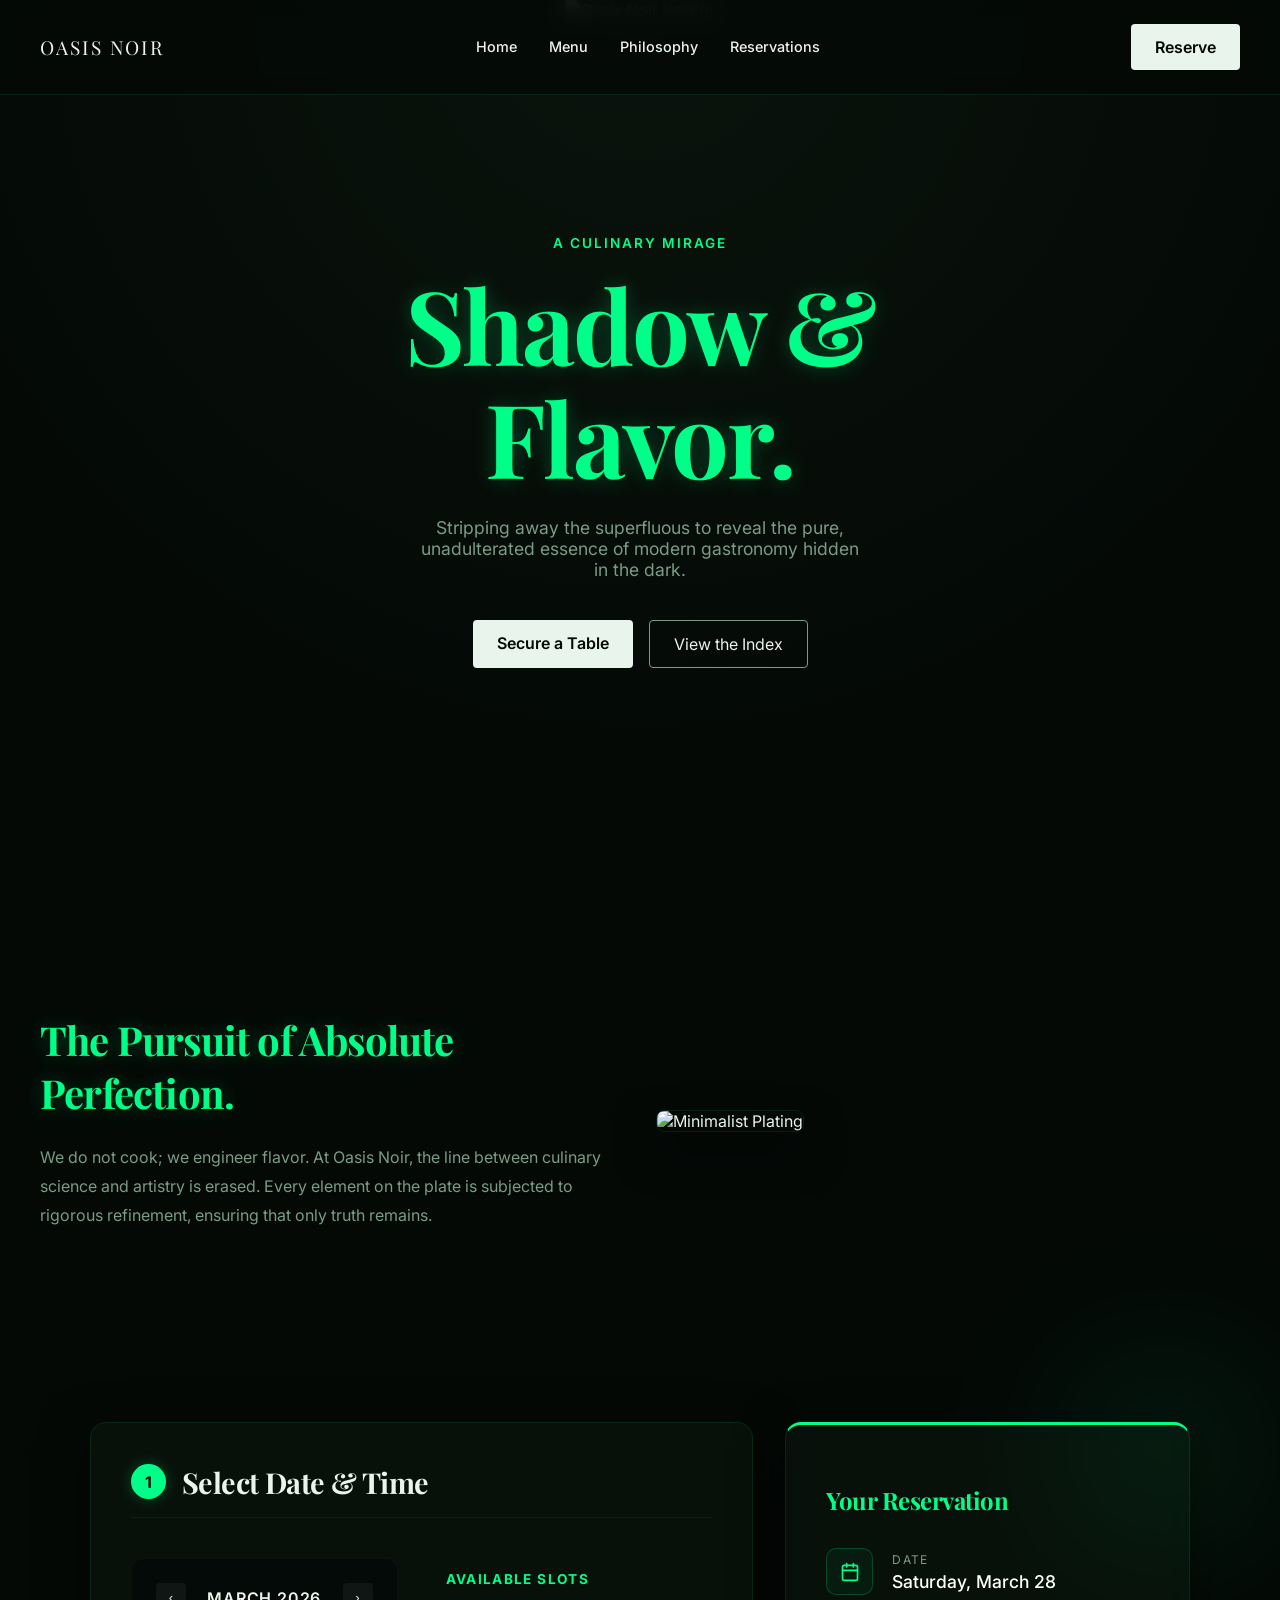
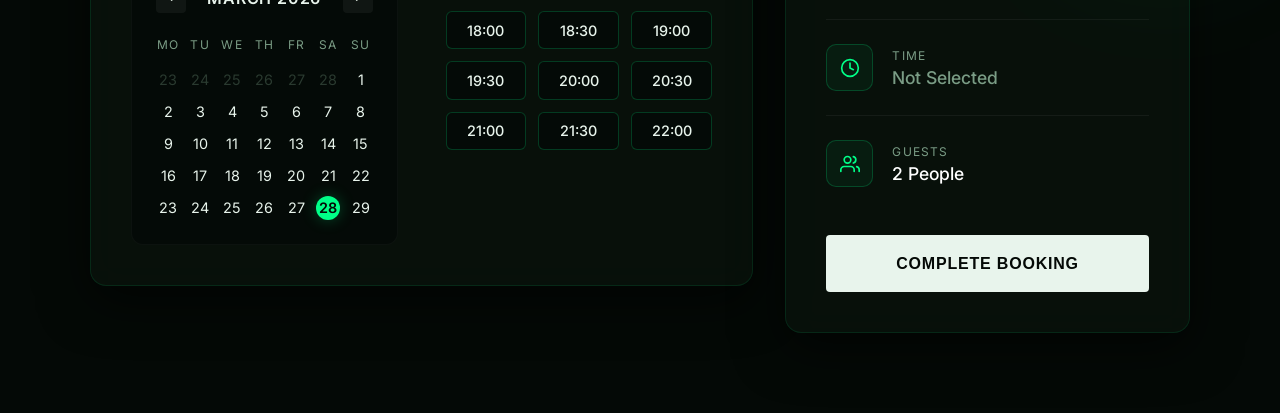
==== commit c67761ec: "Update index.html" ====
--- a/index.html
+++ b/index.html
@@ -3,436 +3,562 @@
 <head>
     <meta charset="UTF-8">
     <meta name="viewport" content="width=device-width, initial-scale=1.0">
-    <meta name="description" content="A Michelin-starred culinary experience. Unforgettable fine dining, exquisite ingredients, and timeless luxury.">
-    <meta property="og:title" content="AURELIA | Fine Dining">
-    <meta property="og:description" content="Experience high-end European fine dining in an intimate, timeless setting.">
+    <meta name="description" content="OASIS NOIR | A culinary mirage. Uncompromising precision in the shadows.">
+    <meta property="og:title" content="OASIS NOIR | High-End Gastronomy">
+    <meta property="og:description" content="Experience uncompromising culinary precision in an intimate, dark-oasis inspired setting.">
     <meta property="og:type" content="website">
-    <title>AURELIA | Fine Dining & Luxury Hospitality</title>
+    <title>OASIS NOIR | Modern Gastronomy</title>
 
     <link rel="preconnect" href="https://fonts.googleapis.com">
     <link rel="preconnect" href="https://fonts.gstatic.com" crossorigin>
-    <link href="https://fonts.googleapis.com/css2?family=Cormorant+Garamond:ital,wght@0,300;0,400;0,500;0,600;1,400&family=Jost:wght@300;400;500&display=swap" rel="stylesheet">
-
-    <link rel="stylesheet" href="styles.css">
-    <link rel="icon" href="data:image/svg+xml,<svg xmlns='http://www.w3.org/2000/svg' viewBox='0 0 100 100'><text y='.9em' font-size='90'>🍽️</text></svg>">
+    <link href="https://fonts.googleapis.com/css2?family=Inter:wght@300;400;500&family=Playfair+Display:ital,wght@0,400;0,600;1,400&display=swap" rel="stylesheet">
+
+    <link rel="icon" href="data:image/svg+xml,<svg xmlns='http://www.w3.org/2000/svg' viewBox='0 0 100 100'><text y='.9em' font-size='90'>🌿</text></svg>">
+
+    <style>
+        :root {
+            /* Oasis Noir Theme Colors */
+            --clr-bg-dark: #040906; /* Deep Midnight Green/Black */
+            --clr-bg-surface: #0a140d; /* Slightly lighter surface */
+            --clr-text-main: #e8f4ec; /* Soft minty white */
+            --clr-text-muted: #7a9c85; /* Muted sage */
+            --clr-accent: #00ff88; /* Neon Emerald Oasis */
+            --clr-accent-glow: rgba(0, 255, 136, 0.25);
+            
+            --font-heading: 'Playfair Display', serif;
+            --font-body: 'Inter', sans-serif;
+        }
+
+        body {
+            background-color: var(--clr-bg-dark);
+            color: var(--clr-text-main);
+            font-family: var(--font-body);
+            margin: 0;
+            padding: 0;
+            overflow-x: hidden;
+        }
+
+        /* Utility & Typography */
+        h1, h2, h3, .title, .section-title, .nav-logo {
+            font-family: var(--font-heading);
+            letter-spacing: -0.02em;
+        }
+
+        a { text-decoration: none; color: inherit; }
+        
+        .container {
+            max-width: 1200px;
+            margin: 0 auto;
+            padding: 0 2rem;
+        }
+
+        .section-padding { padding: 5rem 0; }
+        .grid-2 { display: grid; grid-template-columns: 1fr 1fr; gap: 2rem; }
+        .grid-3 { display: grid; grid-template-columns: repeat(3, 1fr); gap: 2rem; }
+        .align-center { align-items: center; }
+
+        .glow-text {
+            color: var(--clr-accent);
+            text-shadow: 0 0 20px var(--clr-accent-glow);
+        }
+
+        /* Buttons */
+        .btn-primary {
+            background-color: var(--clr-text-main);
+            color: var(--clr-bg-dark);
+            border: none;
+            padding: 0.8rem 1.5rem;
+            border-radius: 4px;
+            font-weight: 600;
+            cursor: pointer;
+            transition: all 0.3s ease;
+        }
+
+        .btn-primary:hover {
+            background-color: var(--clr-accent);
+            box-shadow: 0 0 15px var(--clr-accent-glow);
+            color: var(--clr-bg-dark);
+        }
+
+        .btn-secondary {
+            border: 1px solid var(--clr-text-muted);
+            color: var(--clr-text-main);
+            padding: 0.8rem 1.5rem;
+            border-radius: 4px;
+            transition: all 0.3s ease;
+        }
+        
+        .btn-secondary:hover {
+            border-color: var(--clr-accent);
+            color: var(--clr-accent);
+        }
+
+        /* Glass & Ambient */
+        .glass-panel {
+            background: rgba(10, 20, 13, 0.6);
+            backdrop-filter: blur(12px);
+            border: 1px solid rgba(0, 255, 136, 0.05);
+        }
+        
+        .ambient-background {
+            position: fixed;
+            top: 0; left: 0; right: 0; bottom: 0;
+            background: radial-gradient(circle at 50% 0%, #0a140d 0%, #040906 70%);
+            z-index: -1;
+        }
+
+        /* Nav */
+        nav {
+            position: fixed;
+            top: 0; width: 100%;
+            padding: 1.5rem 0;
+            background: rgba(4, 9, 6, 0.8);
+            backdrop-filter: blur(10px);
+            z-index: 100;
+            border-bottom: 1px solid rgba(0, 255, 136, 0.1);
+        }
+        .nav-container {
+            display: flex;
+            justify-content: space-between;
+            align-items: center;
+            max-width: 1200px;
+            margin: 0 auto;
+            padding: 0 2rem;
+        }
+        .nav-links { display: flex; gap: 2rem; }
+        .nav-links a { font-size: 0.9rem; font-weight: 500; transition: color 0.3s; }
+        .nav-links a:hover { color: var(--clr-accent); }
+
+        /* Hero */
+        .hero { position: relative; height: 100vh; display: flex; align-items: center; justify-content: center; text-align: center; }
+        .hero-bg { position: absolute; inset: 0; z-index: -1; overflow: hidden; }
+        .hero-bg img { width: 100%; height: 100%; object-fit: cover; opacity: 0.4; filter: grayscale(80%) sepia(20%) hue-rotate(90deg); }
+        
+        /* Cards */
+        .card { border-radius: 8px; overflow: hidden; transition: transform 0.3s; }
+        .card:hover { transform: translateY(-5px); border-color: var(--clr-accent) !important; }
+        .card-img img { width: 100%; height: 250px; object-fit: cover; }
+        .card-content { padding: 1.5rem; }
+
+        /* --- NEW RESERVATION UI SCOPED STYLES --- */
+        .res-ui-wrapper {
+            display: flex;
+            flex-direction: column;
+            gap: 2rem;
+            max-width: 1100px;
+            margin: 0 auto;
+        }
+
+        @media (min-width: 900px) {
+            .res-ui-wrapper { flex-direction: row; align-items: flex-start; }
+        }
+
+        .res-card {
+            background: rgba(10, 20, 13, 0.7);
+            backdrop-filter: blur(16px);
+            border: 1px solid rgba(0, 255, 136, 0.1);
+            border-radius: 16px;
+            padding: 2.5rem;
+            box-shadow: 0 15px 50px rgba(0,0,0,0.6);
+        }
+
+        .res-left-panel { flex: 1.8; }
+        .res-right-panel {
+            flex: 1;
+            position: sticky;
+            top: 100px;
+            border-top: 3px solid var(--clr-accent);
+        }
+
+        .res-header {
+            display: flex;
+            align-items: center;
+            gap: 1rem;
+            margin-bottom: 2.5rem;
+            padding-bottom: 1rem;
+            border-bottom: 1px solid rgba(255,255,255,0.05);
+        }
+
+        .step-circle {
+            width: 35px;
+            height: 35px;
+            border-radius: 50%;
+            background: var(--clr-accent);
+            color: var(--clr-bg-dark);
+            display: flex;
+            align-items: center;
+            justify-content: center;
+            font-weight: 700;
+            font-size: 1rem;
+            box-shadow: 0 0 15px var(--clr-accent-glow);
+        }
+
+        .res-header h2 { font-size: 1.8rem; margin: 0; }
+
+        .res-interactive-area {
+            display: grid;
+            grid-template-columns: 1fr;
+            gap: 3rem;
+        }
+
+        @media (min-width: 700px) {
+            .res-interactive-area { grid-template-columns: 1fr 1fr; }
+        }
+
+        /* Calendar */
+        .calendar-wrapper {
+            background: rgba(0,0,0,0.3);
+            border-radius: 12px;
+            padding: 1.5rem;
+            border: 1px solid rgba(255, 255, 255, 0.03);
+        }
+
+        .calendar-nav {
+            display: flex;
+            justify-content: space-between;
+            align-items: center;
+            margin-bottom: 1.5rem;
+            font-weight: 600;
+            color: var(--clr-text-main);
+            text-transform: uppercase;
+            letter-spacing: 0.05em;
+        }
+
+        .calendar-nav button {
+            background: rgba(255,255,255,0.05);
+            border: none;
+            color: var(--clr-text-main);
+            width: 30px; height: 30px;
+            border-radius: 4px;
+            cursor: pointer;
+            transition: all 0.3s;
+        }
+
+        .calendar-nav button:hover {
+            background: var(--clr-accent);
+            color: var(--clr-bg-dark);
+        }
+
+        .calendar-grid {
+            display: grid;
+            grid-template-columns: repeat(7, 1fr);
+            gap: 0.5rem;
+            text-align: center;
+        }
+
+        .day-name {
+            color: var(--clr-text-muted);
+            font-size: 0.75rem;
+            text-transform: uppercase;
+            margin-bottom: 0.5rem;
+            letter-spacing: 0.1em;
+        }
+
+        .day-number {
+            aspect-ratio: 1;
+            display: flex;
+            align-items: center;
+            justify-content: center;
+            font-size: 0.9rem;
+            cursor: pointer;
+            border-radius: 50%;
+            color: var(--clr-text-main);
+            transition: all 0.3s cubic-bezier(0.4, 0, 0.2, 1);
+        }
+
+        .day-number.prev-month { color: #2a3a30; cursor: default; }
+        .day-number:not(.prev-month):hover { background: rgba(0, 255, 136, 0.1); color: var(--clr-accent); }
+        .day-number.selected {
+            background: var(--clr-accent);
+            color: var(--clr-bg-dark);
+            font-weight: 600;
+            box-shadow: 0 0 15px var(--clr-accent-glow);
+        }
+
+        /* Time Slots */
+        .timeslot-section h3 {
+            font-size: 0.85rem;
+            text-transform: uppercase;
+            letter-spacing: 0.1em;
+            color: var(--clr-accent);
+            margin-bottom: 1.5rem;
+            font-family: var(--font-body);
+        }
+
+        .timeslot-grid {
+            display: grid;
+            grid-template-columns: repeat(3, 1fr);
+            gap: 0.75rem;
+        }
+
+        .time-btn-outline {
+            background: rgba(0,0,0,0.3);
+            border: 1px solid rgba(0, 255, 136, 0.2);
+            color: var(--clr-text-main);
+            padding: 0.6rem 0;
+            border-radius: 6px;
+            font-size: 0.9rem;
+            font-weight: 500;
+            cursor: pointer;
+            transition: all 0.3s;
+            font-family: var(--font-body);
+        }
+
+        .time-btn-outline:hover {
+            border-color: var(--clr-accent);
+            background: rgba(0, 255, 136, 0.05);
+            color: var(--clr-accent);
+            box-shadow: 0 0 10px var(--clr-accent-glow);
+            transform: translateY(-2px);
+        }
+
+        /* Right Panel Summary */
+        .res-right-panel h2 {
+            font-family: var(--font-heading);
+            font-size: 1.5rem;
+            margin-bottom: 2rem;
+            color: var(--clr-accent);
+        }
+
+        .summary-list {
+            display: flex;
+            flex-direction: column;
+            gap: 1.5rem;
+        }
+
+        .summary-item {
+            display: flex;
+            align-items: center;
+            gap: 1.2rem;
+            padding-bottom: 1.5rem;
+            border-bottom: 1px solid rgba(255,255,255,0.05);
+        }
+        .summary-item:last-child { border-bottom: none; }
+
+        .summary-icon {
+            width: 45px;
+            height: 45px;
+            border-radius: 10px;
+            background: rgba(0, 255, 136, 0.05);
+            display: flex;
+            align-items: center;
+            justify-content: center;
+            border: 1px solid rgba(0, 255, 136, 0.2);
+            color: var(--clr-accent);
+        }
+
+        .summary-icon svg {
+            width: 20px; height: 20px;
+            fill: none; stroke: currentColor;
+            stroke-width: 2; stroke-linecap: round; stroke-linejoin: round;
+        }
+
+        .summary-details {
+            display: flex;
+            flex-direction: column;
+            gap: 0.3rem;
+        }
+
+        .summary-label {
+            font-size: 0.75rem;
+            color: var(--clr-text-muted);
+            text-transform: uppercase;
+            letter-spacing: 0.1em;
+        }
+
+        .summary-value {
+            font-size: 1.1rem;
+            color: white;
+            font-weight: 500;
+        }
+
+        .confirm-btn {
+            width: 100%;
+            margin-top: 1.5rem;
+            padding: 1.2rem;
+            font-size: 1rem;
+            letter-spacing: 0.05em;
+            text-transform: uppercase;
+        }
+    </style>
 </head>
-<body class="loading">
+<body>
     <div class="ambient-background"></div>
-    <div class="cursor-dot"></div>
-    <div class="cursor-outline"></div>
-
-    <div id="loader">
-        <h1 class="loader-logo">AURELIA</h1>
-        <div class="loader-line"></div>
-    </div>
 
     <nav id="navbar">
         <div class="nav-container">
-            <a href="#home" class="nav-logo route-link">AURELIA</a>
+            <a href="#home" class="nav-logo" style="letter-spacing: 0.1em; font-size: 1.2rem;">OASIS NOIR</a>
             <div class="nav-links">
-                <a href="#home"         class="route-link active">Home</a>
-                <a href="#menu"         class="route-link">Menu</a>
-                <a href="#sensory"      class="route-link">The Canvas</a>
-                <a href="#about"        class="route-link">About</a>
-                <a href="#gallery"      class="route-link">Gallery</a>
-                <a href="#contact"      class="route-link">Contact</a>
+                <a href="#home">Home</a>
+                <a href="#menu">Menu</a>
+                <a href="#about">Philosophy</a>
+                <a href="#reservations">Reservations</a>
             </div>
-            <a href="#reservations" class="btn-primary nav-cta route-link">Reserve a Table</a>
-            <div class="menu-toggle"><span></span><span></span></div>
+            <a href="#reservations" class="btn-primary">Reserve</a>
         </div>
     </nav>
 
-    <main id="app-root">
-
-        <!-- HOME -->
-        <section id="home" class="page-view active">
+    <main>
+        <section id="home">
             <header class="hero">
                 <div class="hero-bg">
-                    <img src="https://images.unsplash.com/photo-1514362545857-3bc16c4c7d1b?q=80&w=2070&auto=format&fit=crop" alt="Luxurious Restaurant Interior" loading="lazy">
+                    <img src="https://images.unsplash.com/photo-1514933651103-005eec06c04b?q=80&w=2074&auto=format&fit=crop" alt="Oasis Noir Interior">
                 </div>
-                <div class="hero-content reveal-on-scroll">
-                    <span class="subtitle">A Michelin-Starred Experience</span>
-                    <h1 class="title glow-text">Culinary Artistry,<br>Refined.</h1>
-                    <div class="hero-actions">
-                        <a href="#reservations" class="btn-primary route-link">Reserve a Table</a>
-                        <a href="#menu"         class="btn-secondary route-link">Discover Menu</a>
+                <div class="hero-content">
+                    <span style="text-transform: uppercase; letter-spacing: 0.15em; color: var(--clr-accent); font-size: 0.85rem; font-weight: 600;">A Culinary Mirage</span>
+                    <h1 class="title glow-text" style="font-size: clamp(4rem, 8vw, 7rem); line-height: 1.1; margin: 1rem 0;">Shadow &<br>Flavor.</h1>
+                    <p style="max-width: 450px; margin: 1.5rem auto; color: var(--clr-text-muted); font-size: 1.1rem;">Stripping away the superfluous to reveal the pure, unadulterated essence of modern gastronomy hidden in the dark.</p>
+                    <div style="margin-top: 2.5rem; display: flex; gap: 1rem; justify-content: center;">
+                        <a href="#reservations" class="btn-primary">Secure a Table</a>
+                        <a href="#menu" class="btn-secondary">View the Index</a>
                     </div>
                 </div>
-                <div class="scroll-indicator">
-                    <span>Explore</span>
-                    <div class="line"></div>
+            </header>
+        </section>
+
+        <section class="section-padding">
+            <div class="container grid-2 align-center">
+                <div>
+                    <h2 class="section-title glow-text" style="font-size: 2.5rem; margin-bottom: 1.5rem;">The Pursuit of Absolute Perfection.</h2>
+                    <p style="color: var(--clr-text-muted); line-height: 1.8; margin-bottom: 2rem;">We do not cook; we engineer flavor. At Oasis Noir, the line between culinary science and artistry is erased. Every element on the plate is subjected to rigorous refinement, ensuring that only truth remains.</p>
                 </div>
-            </header>
-
-            <section class="section-padding about-preview">
-                <div class="container grid-2">
-                    <div class="editorial-text reveal-on-scroll">
-                        <h2 class="section-title">A Symphony of Taste</h2>
-                        <p>At Aurelia, we blur the line between gastronomy and art. Every dish is a meticulously crafted narrative, honoring seasonal ingredients sourced from boutique European farms.</p>
-                        <a href="#about" class="link-arrow route-link">Our Philosophy &rarr;</a>
-                    </div>
-                    <div class="editorial-image reveal-on-scroll delay-1 relative-glow">
-                        <img src="https://images.unsplash.com/photo-1550966871-3ed3cdb5ed0c?q=80&w=2070&auto=format&fit=crop" alt="Plated Dish" loading="lazy">
-                    </div>
-                </div>
-            </section>
-
-            <section class="section-padding glass-panel signature-dishes">
-                <div class="container">
-                    <div class="section-header center reveal-on-scroll">
-                        <span class="subtitle">The Classics</span>
-                        <h2 class="section-title">Signature Creations</h2>
-                    </div>
-                    <div class="grid-3">
-                        <div class="card reveal-on-scroll delay-1">
-                            <div class="card-img"><img src="https://images.unsplash.com/photo-1600891964092-4316c288032e?q=80&w=1740&auto=format&fit=crop" alt="Wagyu Beef" loading="lazy"></div>
-                            <div class="card-content"><h3>A5 Wagyu &amp; Truffle</h3><p>Smoked celeriac puree, black winter truffle, bordelaise reduction.</p></div>
-                        </div>
-                        <div class="card reveal-on-scroll delay-2">
-                            <div class="card-img"><img src="https://images.unsplash.com/photo-1515516969-d4008cc6241a?q=80&w=1587&auto=format&fit=crop" alt="Scallop Crudo" loading="lazy"></div>
-                            <div class="card-content"><h3>Hokkaido Scallop Crudo</h3><p>Citrus caviar, fermented chili, compressed cucumber, dashi snow.</p></div>
-                        </div>
-                        <div class="card reveal-on-scroll delay-3">
-                            <div class="card-img"><img src="https://images.unsplash.com/photo-1504670073073-6123e39e0754?q=80&w=1740&auto=format&fit=crop" alt="Golden Dessert" loading="lazy"></div>
-                            <div class="card-content"><h3>Valrhona Textures</h3><p>Dark chocolate ganache, hazelnut praline, 24k gold leaf.</p></div>
-                        </div>
-                    </div>
-                </div>
-            </section>
-
-            <section class="section-padding awards-section">
-                <div class="container center reveal-on-scroll">
-                    <div class="awards-grid">
-                        <div class="award-item">★ ★ ★<br>Michelin Guide 2026</div>
-                        <div class="award-item">"World's 50 Best"<br>Ranked #12</div>
-                        <div class="award-item glow-text">"A masterclass in flavor."<br>— The New York Times</div>
-                        <div class="award-item">James Beard Award<br>Outstanding Chef</div>
-                    </div>
-                </div>
-            </section>
-        </section>
-
-        <!-- MENU -->
-        <section id="menu" class="page-view">
-            <header class="page-header dark-bg">
-                <h1 class="title reveal-on-scroll glow-text">The Menu</h1>
-                <p class="subtitle reveal-on-scroll delay-1">A tasting journey of land and sea.</p>
-            </header>
-            <section class="menu-container container section-padding">
-                <div class="menu-nav reveal-on-scroll">
-                    <button class="active" data-tab="tasting">Tasting Menu</button>
-                    <button data-tab="alacarte">A La Carte</button>
-                    <button data-tab="wine">Wine Pairings</button>
-                </div>
-                <div class="menu-content active" id="menu-tasting">
-                    <div class="menu-section reveal-on-scroll">
-                        <h3 class="menu-category">Act I: The Sea</h3>
-                        <div class="menu-item">
-                            <div class="menu-item-header"><h4>Osetra Caviar Tartlet</h4><span class="price">$45</span></div>
-                            <p>Crème fraîche, cured egg yolk, chive oil.</p>
-                        </div>
-                        <div class="menu-item">
-                            <div class="menu-item-header"><h4>Bluefin Tuna Otoro</h4><span class="price">$52</span></div>
-                            <p>White soy, finger lime, puffed wild rice.</p>
-                        </div>
-                    </div>
-                    <div class="menu-section reveal-on-scroll delay-1">
-                        <h3 class="menu-category">Act II: The Land</h3>
-                        <div class="menu-item highlight relative-glow">
-                            <div class="menu-item-header"><h4>Dry-Aged Squab</h4><span class="price">$78</span></div>
-                            <p>Blackberry gastrique, charred radicchio, foie gras jus.</p>
-                        </div>
-                    </div>
-                </div>
-                <div class="menu-content" id="menu-alacarte">
-                    <div class="menu-section reveal-on-scroll">
-                        <h3 class="menu-category">Mains</h3>
-                        <div class="menu-item">
-                            <div class="menu-item-header"><h4>Butter-Poached Lobster</h4><span class="price">$85</span></div>
-                            <p>Saffron risotto, sea urchin emulsion, fennel pollen.</p>
-                        </div>
-                    </div>
-                </div>
-                <div class="menu-content" id="menu-wine">
-                    <div class="menu-section reveal-on-scroll">
-                        <h3 class="menu-category">Sommelier Selection</h3>
-                        <div class="menu-item">
-                            <div class="menu-item-header"><h4>Domaine de la Romanée-Conti, 2014</h4><span class="price">$450 / gls</span></div>
-                            <p>Notes of dark cherry, crushed violet, and forest floor.</p>
-                        </div>
-                    </div>
-                </div>
-            </section>
-        </section>
-
-        <!-- SENSORY -->
-        <section id="sensory" class="page-view">
-            <header class="page-header dark-bg">
-                <h1 class="title reveal-on-scroll glow-text">The Sensory Canvas</h1>
-                <p class="subtitle reveal-on-scroll delay-1">Hover to discover the alchemy behind our pairings.</p>
-            </header>
-            <div class="sensory-container container section-padding">
-                <div class="sensory-grid reveal-on-scroll">
-                    <div class="sensory-card" data-aura="rgba(197, 160, 89, 0.15)">
-                        <div class="sensory-bg" style="background-image: url('https://images.unsplash.com/photo-1600891964092-4316c288032e?q=80&w=1740&auto=format&fit=crop');"></div>
-                        <div class="sensory-content"><h3>Earth &amp; Smoke</h3><p class="hidden-desc">Black Winter Truffle meets A5 Wagyu. Paired with a robust 2010 Barolo.</p></div>
-                    </div>
-                    <div class="sensory-card" data-aura="rgba(100, 149, 237, 0.1)">
-                        <div class="sensory-bg" style="background-image: url('https://images.unsplash.com/photo-1515516969-d4008cc6241a?q=80&w=1587&auto=format&fit=crop');"></div>
-                        <div class="sensory-content"><h3>Oceanic Brine</h3><p class="hidden-desc">Hokkaido Scallop and Citrus Caviar. Awakened by a crisp Chablis Grand Cru.</p></div>
-                    </div>
-                    <div class="sensory-card" data-aura="rgba(139, 0, 0, 0.15)">
-                        <div class="sensory-bg" style="background-image: url('https://images.unsplash.com/photo-1504670073073-6123e39e0754?q=80&w=1740&auto=format&fit=crop');"></div>
-                        <div class="sensory-content"><h3>Velvet Cocoa</h3><p class="hidden-desc">Valrhona Dark Chocolate layered with hazelnut. Harmonized with aged Tawny Port.</p></div>
-                    </div>
+                <div>
+                    <img src="https://images.unsplash.com/photo-1588166524941-3bf61a9c41db?q=80&w=1584&auto=format&fit=crop" alt="Minimalist Plating" style="width: 100%; border-radius: 8px; box-shadow: 0 20px 40px rgba(0,0,0,0.5); border: 1px solid rgba(0,255,136,0.1);">
                 </div>
             </div>
         </section>
 
-        <!-- RESERVATIONS -->
-        <section id="reservations" class="page-view">
-            <div class="grid-2 full-height">
-                <div class="reservation-image relative-glow">
-                    <img src="https://images.unsplash.com/photo-1544148103-0773bf10d330?q=80&w=1740&auto=format&fit=crop" alt="Table Setting" loading="lazy">
-                </div>
-                <div class="reservation-form-container section-padding glass-panel">
-                    <div class="reveal-on-scroll">
-                        <h1 class="title glow-text">Reservations</h1>
-                        <p class="scarcity-text mb-4">Limited seating available. A refined experience awaits.</p>
-
-                        <form id="booking-form" class="booking-form">
-                            <!-- Honeypot -->
-                            <input type="text" name="website" style="display:none" tabindex="-1" autocomplete="off">
-
-                            <!-- Step 1: Date, Guests, Time -->
-                            <div class="form-step active" id="step-1">
-                                <div class="form-row grid-2">
-                                    <div class="form-group">
-                                        <label>Date</label>
-                                        <input type="date" id="res-date" required class="custom-input">
-                                    </div>
-                                    <div class="form-group">
-                                        <label>Guests</label>
-                                        <select id="res-guests" class="custom-input" required>
-                                            <option value="" disabled selected>Select party size</option>
-                                            <option value="1">1 Person</option>
-                                            <option value="2">2 People</option>
-                                            <option value="3">3 People</option>
-                                            <option value="4">4 People</option>
-                                            <option value="5">5 People</option>
-                                            <option value="6">6 People</option>
-                                            <option value="7">7 People</option>
-                                            <option value="8">8+ People (Contact Us)</option>
-                                        </select>
-                                    </div>
-                                </div>
-                                <div class="form-group">
-                                    <label>Experience</label>
-                                    <select id="res-experience" class="custom-input">
-                                        <option>Main Dining Room</option>
-                                        <option>Chef's Counter (Tasting Only)</option>
-                                        <option>The Glass Room (Private)</option>
-                                    </select>
-                                </div>
-                                <div class="form-group">
-                                    <label>Select Time</label>
-                                    <div class="time-slots" id="time-slots">
-                                        <button type="button" class="time-btn" data-time="17:30">5:30 PM</button>
-                                        <button type="button" class="time-btn" data-time="18:00">6:00 PM</button>
-                                        <button type="button" class="time-btn active" data-time="19:30">7:30 PM</button>
-                                        <button type="button" class="time-btn" data-time="20:00">8:00 PM</button>
-                                        <button type="button" class="time-btn" data-time="21:30">9:30 PM</button>
-                                    </div>
-                                </div>
-                                <p class="form-error" id="step1-error"></p>
-                                <button type="button" class="btn-primary w-100 mt-3" id="next-step-btn">Continue</button>
+        <section id="reservations" class="section-padding">
+            <div class="container">
+                <div class="res-ui-wrapper">
+                    
+                    <div class="res-card res-left-panel">
+                        <div class="res-header">
+                            <div class="step-circle">1</div>
+                            <h2>Select Date & Time</h2>
+                        </div>
+                        
+                        <div class="res-interactive-area">
+                            <div class="calendar-wrapper">
+                                <div class="calendar-nav">
+                                    <button>&lsaquo;</button>
+                                    <span>March 2026</span>
+                                    <button>&rsaquo;</button>
+                                </div>
+                                <div class="calendar-grid">
+                                    <div class="day-name">Mo</div>
+                                    <div class="day-name">Tu</div>
+                                    <div class="day-name">We</div>
+                                    <div class="day-name">Th</div>
+                                    <div class="day-name">Fr</div>
+                                    <div class="day-name">Sa</div>
+                                    <div class="day-name">Su</div>
+                                    
+                                    <div class="day-number prev-month">23</div>
+                                    <div class="day-number prev-month">24</div>
+                                    <div class="day-number prev-month">25</div>
+                                    <div class="day-number prev-month">26</div>
+                                    <div class="day-number prev-month">27</div>
+                                    <div class="day-number prev-month">28</div>
+                                    <div class="day-number">1</div>
+                                    
+                                    <div class="day-number">2</div>
+                                    <div class="day-number">3</div>
+                                    <div class="day-number">4</div>
+                                    <div class="day-number">5</div>
+                                    <div class="day-number">6</div>
+                                    <div class="day-number">7</div>
+                                    <div class="day-number">8</div>
+                                    
+                                    <div class="day-number">9</div>
+                                    <div class="day-number">10</div>
+                                    <div class="day-number">11</div>
+                                    <div class="day-number">12</div>
+                                    <div class="day-number">13</div>
+                                    <div class="day-number">14</div>
+                                    <div class="day-number">15</div>
+                                    
+                                    <div class="day-number">16</div>
+                                    <div class="day-number">17</div>
+                                    <div class="day-number">18</div>
+                                    <div class="day-number">19</div>
+                                    <div class="day-number">20</div>
+                                    <div class="day-number">21</div>
+                                    <div class="day-number">22</div>
+                                    
+                                    <div class="day-number">23</div>
+                                    <div class="day-number">24</div>
+                                    <div class="day-number">25</div>
+                                    <div class="day-number">26</div>
+                                    <div class="day-number">27</div>
+                                    <div class="day-number selected">28</div>
+                                    <div class="day-number">29</div>
+                                </div>
                             </div>
 
-                            <!-- Step 2: Guest Details -->
-                            <div class="form-step" id="step-2" style="display:none">
-                                <div class="form-group">
-                                    <label>Full Name</label>
-                                    <input type="text" id="res-name" placeholder="Your name" required class="custom-input">
-                                </div>
-                                <div class="form-group mt-2">
-                                    <label>Email Address</label>
-                                    <input type="email" id="res-email" placeholder="Email" required class="custom-input">
-                                </div>
-                                <div class="form-group mt-2">
-                                    <label>Phone Number</label>
-                                    <input type="tel" id="res-phone" placeholder="+1 (212) 555-0000" required class="custom-input">
-                                </div>
-                                <div class="form-group mt-2">
-                                    <label>Dietary Restrictions / Special Occasion</label>
-                                    <textarea id="res-notes" placeholder="Allergies, anniversaries, special requests…" class="custom-input" rows="2"></textarea>
-                                </div>
-                                <p class="form-error" id="step2-error"></p>
-                                <div class="grid-2 mt-3">
-                                    <button type="button" class="btn-secondary" id="prev-step-btn">Back</button>
-                                    <button type="submit" class="btn-primary" id="submit-btn">Confirm Booking</button>
+                            <div class="timeslot-section">
+                                <h3>Available Slots</h3>
+                                <div class="timeslot-grid">
+                                    <button class="time-btn-outline">18:00</button>
+                                    <button class="time-btn-outline">18:30</button>
+                                    <button class="time-btn-outline">19:00</button>
+                                    <button class="time-btn-outline">19:30</button>
+                                    <button class="time-btn-outline">20:00</button>
+                                    <button class="time-btn-outline">20:30</button>
+                                    <button class="time-btn-outline">21:00</button>
+                                    <button class="time-btn-outline">21:30</button>
+                                    <button class="time-btn-outline">22:00</button>
                                 </div>
                             </div>
-
-                            <!-- Success state (replaced by ticket modal) -->
-                            <div class="form-success text-center" id="form-success" style="display:none">
-                                <div class="glow-text title mb-3">✓</div>
-                                <h3>Reservation Confirmed</h3>
-                                <p class="mt-2">Your table is reserved. Check your email for details.</p>
+                        </div>
+                    </div>
+
+                    <div class="res-card res-right-panel">
+                        <div style="position: absolute; top: -50px; right: -50px; width: 150px; height: 150px; background: var(--clr-accent); filter: blur(90px); opacity: 0.15; border-radius: 50%; z-index: 0;"></div>
+                        
+                        <h2 style="position: relative; z-index: 1;">Your Reservation</h2>
+                        
+                        <div class="summary-list" style="position: relative; z-index: 1;">
+                            
+                            <div class="summary-item">
+                                <div class="summary-icon">
+                                    <svg viewBox="0 0 24 24"><rect x="3" y="4" width="18" height="18" rx="2" ry="2"></rect><line x1="16" y1="2" x2="16" y2="6"></line><line x1="8" y1="2" x2="8" y2="6"></line><line x1="3" y1="10" x2="21" y2="10"></line></svg>
+                                </div>
+                                <div class="summary-details">
+                                    <span class="summary-label">Date</span>
+                                    <span class="summary-value">Saturday, March 28</span>
+                                </div>
                             </div>
-                        </form>
+
+                            <div class="summary-item">
+                                <div class="summary-icon">
+                                    <svg viewBox="0 0 24 24"><circle cx="12" cy="12" r="10"></circle><polyline points="12 6 12 12 16 14"></polyline></svg>
+                                </div>
+                                <div class="summary-details">
+                                    <span class="summary-label">Time</span>
+                                    <span class="summary-value" style="color: var(--clr-text-muted);">Not Selected</span>
+                                </div>
+                            </div>
+
+                            <div class="summary-item">
+                                <div class="summary-icon">
+                                    <svg viewBox="0 0 24 24"><path d="M17 21v-2a4 4 0 0 0-4-4H5a4 4 0 0 0-4 4v2"></path><circle cx="9" cy="7" r="4"></circle><path d="M23 21v-2a4 4 0 0 0-3-3.87"></path><path d="M16 3.13a4 4 0 0 1 0 7.75"></path></svg>
+                                </div>
+                                <div class="summary-details">
+                                    <span class="summary-label">Guests</span>
+                                    <span class="summary-value">2 People</span>
+                                </div>
+                            </div>
+
+                        </div>
+
+                        <button class="btn-primary confirm-btn" style="position: relative; z-index: 1;">Complete Booking</button>
                     </div>
+                    
                 </div>
             </div>
         </section>
-
-        <!-- ABOUT -->
-        <section id="about" class="page-view">
-            <header class="page-header dark-bg">
-                <h1 class="title reveal-on-scroll glow-text">Our Philosophy</h1>
-            </header>
-            <section class="section-padding container">
-                <div class="grid-2 align-center">
-                    <div class="editorial-image reveal-on-scroll relative-glow">
-                        <img src="https://images.unsplash.com/photo-1583394838336-acd977736f90?q=80&w=1584&auto=format&fit=crop" alt="Executive Chef" loading="lazy">
-                    </div>
-                    <div class="editorial-text reveal-on-scroll delay-1">
-                        <h2 class="section-title">Chef Julian Vane</h2>
-                        <p>With over two decades in the finest kitchens across Paris and Tokyo, Chef Vane brings a philosophy rooted in respect. Respect for the farmer, respect for the ingredient, and respect for the guest.</p>
-                        <p>Aurelia was born from a desire to strip away the pretension of fine dining while elevating the core experience.</p>
-                    </div>
-                </div>
-            </section>
-        </section>
-
-        <!-- GALLERY -->
-        <section id="gallery" class="page-view">
-            <header class="page-header">
-                <h1 class="title reveal-on-scroll glow-text">Gallery</h1>
-            </header>
-            <div class="container section-padding">
-                <div class="masonry-grid reveal-on-scroll delay-1" id="public-gallery-grid">
-                    <!-- Populated by api.loadGallery() or falls back to static below -->
-                    <div class="masonry-item relative-glow"><img src="https://images.unsplash.com/photo-1550966871-3ed3cdb5ed0c?q=80&w=2070&auto=format&fit=crop" alt="Gallery 1" loading="lazy"></div>
-                    <div class="masonry-item relative-glow"><img src="https://images.unsplash.com/photo-1514362545857-3bc16c4c7d1b?q=80&w=2070&auto=format&fit=crop" alt="Gallery 2" loading="lazy"></div>
-                    <div class="masonry-item relative-glow"><img src="https://images.unsplash.com/photo-1414235077428-338989a2e8c0?q=80&w=2070&auto=format&fit=crop" alt="Gallery 3" loading="lazy"></div>
-                    <div class="masonry-item relative-glow"><img src="https://images.unsplash.com/photo-1544148103-0773bf10d330?q=80&w=1740&auto=format&fit=crop" alt="Gallery 4" loading="lazy"></div>
-                    <div class="masonry-item relative-glow"><img src="https://images.unsplash.com/photo-1600891964092-4316c288032e?q=80&w=1740&auto=format&fit=crop" alt="Gallery 5" loading="lazy"></div>
-                    <div class="masonry-item relative-glow"><img src="https://images.unsplash.com/photo-1583394838336-acd977736f90?q=80&w=1584&auto=format&fit=crop" alt="Gallery 6" loading="lazy"></div>
-                </div>
-            </div>
-        </section>
-
-        <!-- CONTACT -->
-        <section id="contact" class="page-view">
-            <header class="page-header dark-bg">
-                <h1 class="title reveal-on-scroll glow-text">Contact</h1>
-            </header>
-            <div class="grid-2">
-                <div class="map-placeholder glass-panel">
-                    <img src="https://images.unsplash.com/photo-1524661135-423995f22d0b?q=80&w=1748&auto=format&fit=crop" alt="Location" style="width:100%;height:100%;object-fit:cover;filter:grayscale(100%) contrast(1.2) opacity(0.6);">
-                    <div class="map-overlay">AURELIA</div>
-                </div>
-                <div class="contact-info section-padding reveal-on-scroll">
-                    <h2 class="section-title">Get in Touch</h2>
-                    <div class="info-block mt-4"><h4>Address</h4><p>128 High-End Avenue,<br>Culinary District, NY 10001</p></div>
-                    <div class="info-block mt-3"><h4>Hours</h4><p>Tuesday – Sunday: 5:30 PM – 11:00 PM<br>Monday: Closed</p></div>
-                    <div class="info-block mt-3"><h4>Contact</h4><p>+1 (212) 555-0199<br>hello@aurelia.com</p></div>
-                </div>
-            </div>
-        </section>
-
     </main>
 
-    <!-- ── RESERVATION TICKET MODAL ── -->
-    <div id="ticket-modal" style="display:none">
-        <div class="ticket-backdrop"></div>
-        <div class="ticket-container">
-            <div class="ticket-card glass-panel">
-                <div class="ticket-header">
-                    <span class="ticket-logo">AURELIA</span>
-                    <span class="ticket-label">Confirmed Reservation</span>
-                </div>
-                <div class="ticket-divider">
-                    <div class="ticket-hole left"></div>
-                    <div class="ticket-line"></div>
-                    <div class="ticket-hole right"></div>
-                </div>
-                <div class="ticket-body">
-                    <div class="ticket-row">
-                        <div class="ticket-field"><span class="ticket-field-label">Name</span><span class="ticket-field-value" id="t-name">—</span></div>
-                        <div class="ticket-field"><span class="ticket-field-label">Reservation ID</span><span class="ticket-field-value ticket-id" id="t-id">—</span></div>
-                    </div>
-                    <div class="ticket-row">
-                        <div class="ticket-field"><span class="ticket-field-label">Date</span><span class="ticket-field-value" id="t-date">—</span></div>
-                        <div class="ticket-field"><span class="ticket-field-label">Time</span><span class="ticket-field-value" id="t-time">—</span></div>
-                    </div>
-                    <div class="ticket-row">
-                        <div class="ticket-field"><span class="ticket-field-label">Guests</span><span class="ticket-field-value" id="t-guests">—</span></div>
-                        <div class="ticket-field"><span class="ticket-field-label">Experience</span><span class="ticket-field-value" id="t-exp">—</span></div>
-                    </div>
-                </div>
-                <div class="ticket-footer">
-                    <p>Please present this ticket on arrival. We look forward to welcoming you.</p>
-                    <button class="btn-primary ticket-close-btn" id="ticket-close-btn">Done</button>
-                </div>
-            </div>
-        </div>
-    </div>
-
-    <footer class="site-footer glass-panel">
-        <div class="container grid-3">
-            <div class="footer-brand">
-                <h2 class="glow-text">AURELIA</h2>
-                <p>A Michelin-Starred Experience.</p>
-            </div>
-            <div class="footer-links">
-                <h4>Navigation</h4>
-                <a href="#home"         class="route-link">Home</a>
-                <a href="#menu"         class="route-link">Menu</a>
-                <a href="#reservations" class="route-link">Reservations</a>
-            </div>
-            <div class="footer-newsletter">
-                <h4>Newsletter</h4>
-                <p>Exclusive invites and seasonal updates.</p>
-                <form class="newsletter-form">
-                    <input type="email" placeholder="Email Address">
-                    <button type="submit">→</button>
-                </form>
-            </div>
-        </div>
-        <div class="footer-bottom container">
-            <p>&copy; 2026 Aurelia Fine Dining. All rights reserved.</p>
-            <p><a href="admin.html" style="color:var(--clr-text-muted);opacity:0.4">Admin</a></p>
-        </div>
-    </footer>
-
-    <script>
-      // Dismiss loader after 1800ms
-      setTimeout(function() {
-        document.body.classList.remove('loading');
-        document.body.classList.add('loaded');
-      }, 1800);
-
-      // Set date constraints for reservation form
-      document.addEventListener('DOMContentLoaded', function() {
-        var dateInput = document.getElementById('res-date');
-        if (dateInput) {
-          var today   = new Date();
-          var maxDate = new Date(today);
-          maxDate.setDate(maxDate.getDate() + 60);
-          dateInput.min = today.toISOString().split('T')[0];
-          dateInput.max = maxDate.toISOString().split('T')[0];
-        }
-      });
-
-      window.__ENV = {
-        supabaseUrl:             '',
-        supabaseAnonKey:         '',
-        cloudinaryCloudName:     '',
-        cloudinaryUploadPreset:  '',
-        googleReviewUrl:         '',
-      };
-    </script>
-    <script type="module" src="app.js"></script>
 </body>
 </html>
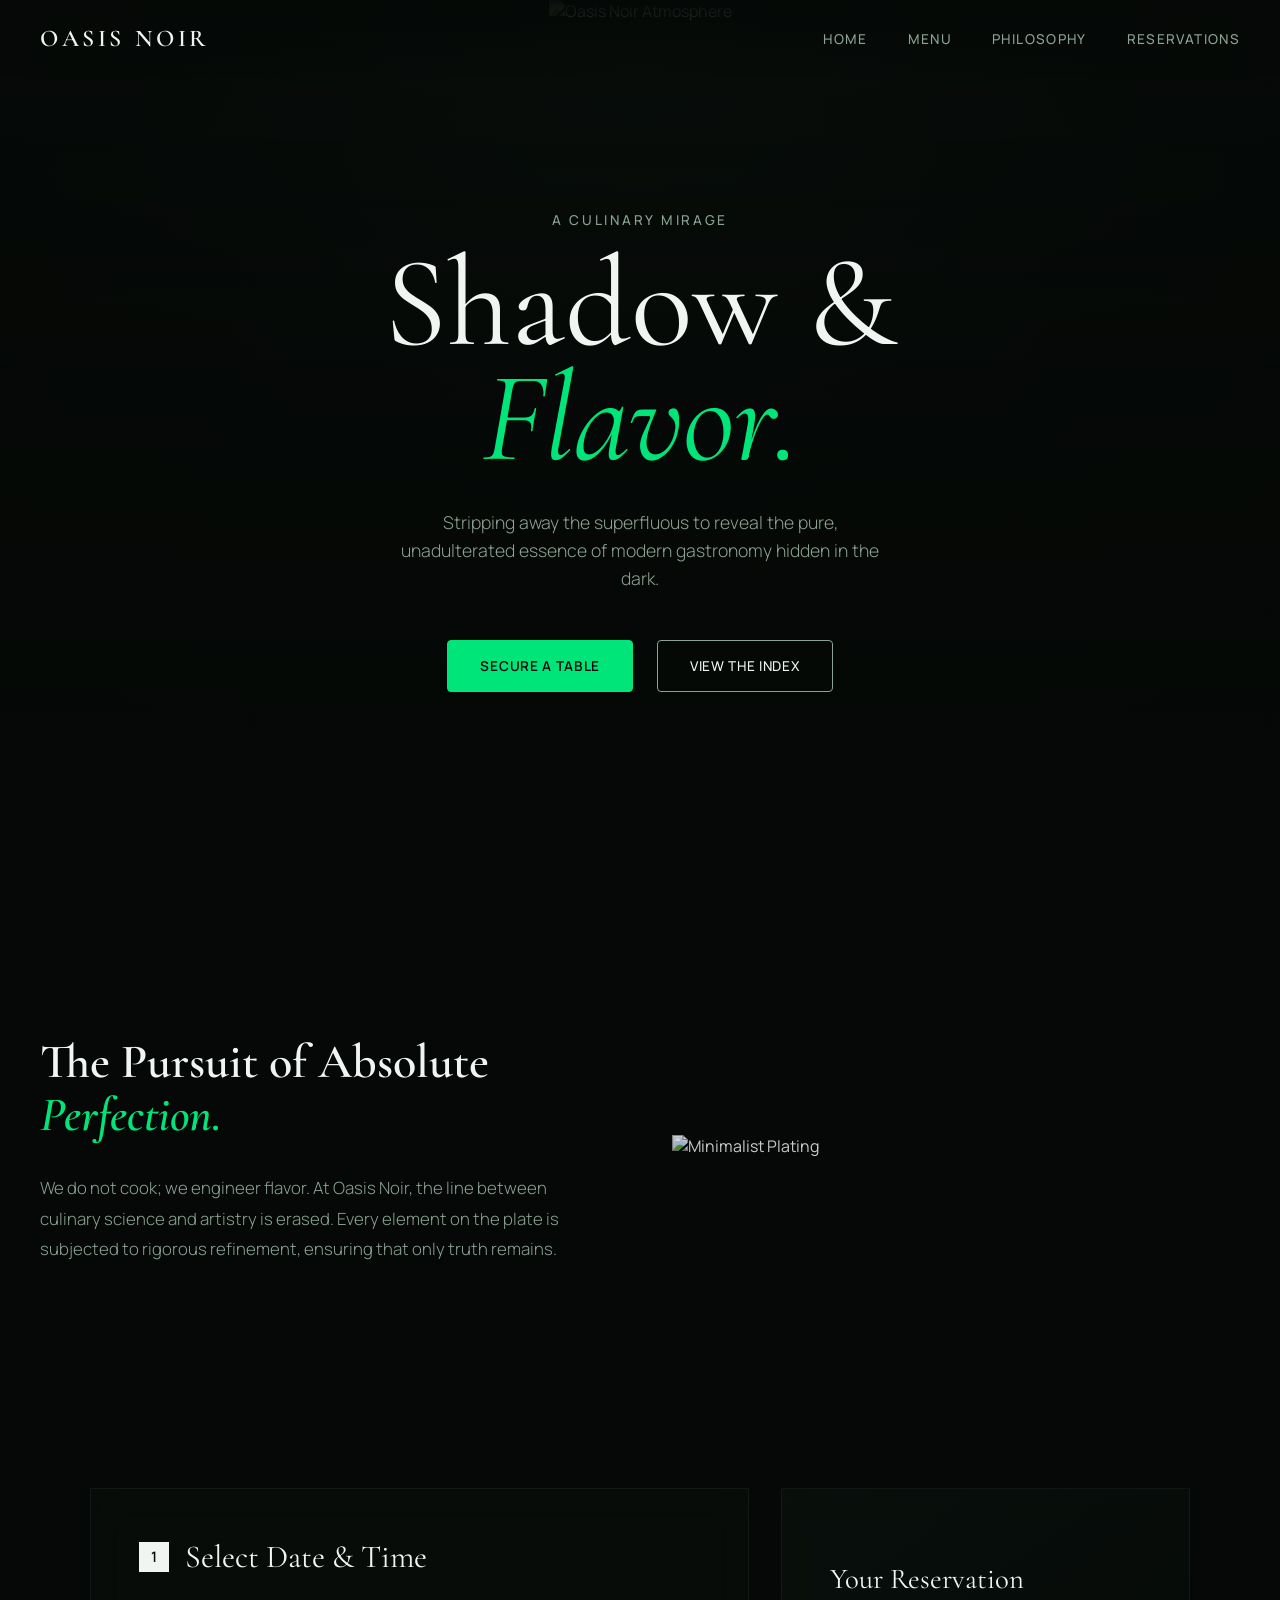
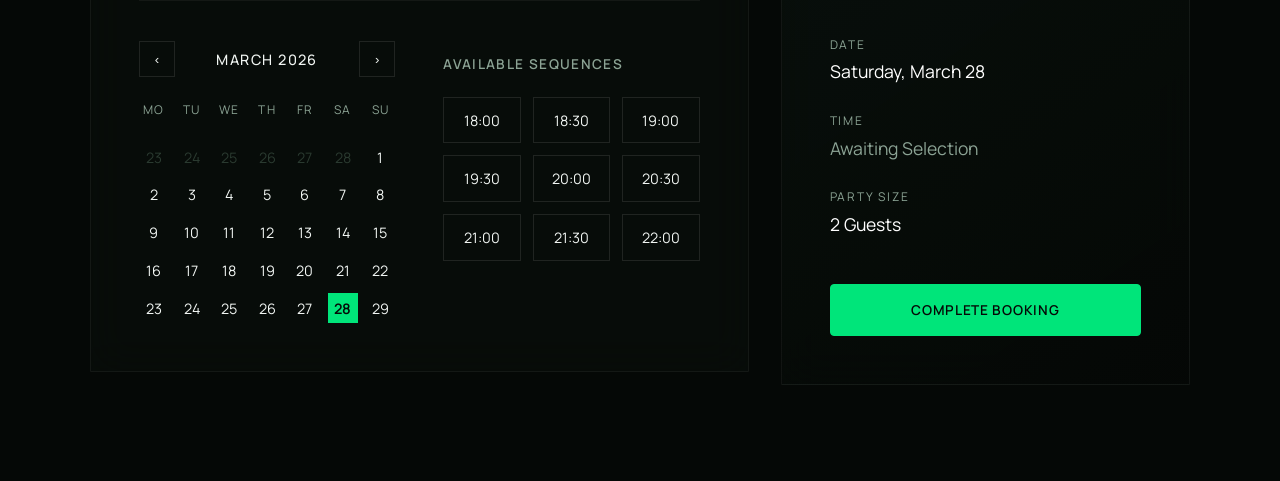
==== commit 718a582c: "Update index.html" ====
--- a/index.html
+++ b/index.html
@@ -11,22 +11,22 @@
 
     <link rel="preconnect" href="https://fonts.googleapis.com">
     <link rel="preconnect" href="https://fonts.gstatic.com" crossorigin>
-    <link href="https://fonts.googleapis.com/css2?family=Inter:wght@300;400;500&family=Playfair+Display:ital,wght@0,400;0,600;1,400&display=swap" rel="stylesheet">
+    <link href="https://fonts.googleapis.com/css2?family=Cormorant+Garamond:ital,wght@0,400;0,600;1,400;1,600&family=Manrope:wght@300;400;500;600&display=swap" rel="stylesheet">
 
     <link rel="icon" href="data:image/svg+xml,<svg xmlns='http://www.w3.org/2000/svg' viewBox='0 0 100 100'><text y='.9em' font-size='90'>🌿</text></svg>">
 
     <style>
         :root {
-            /* Oasis Noir Theme Colors */
-            --clr-bg-dark: #040906; /* Deep Midnight Green/Black */
-            --clr-bg-surface: #0a140d; /* Slightly lighter surface */
-            --clr-text-main: #e8f4ec; /* Soft minty white */
-            --clr-text-muted: #7a9c85; /* Muted sage */
-            --clr-accent: #00ff88; /* Neon Emerald Oasis */
-            --clr-accent-glow: rgba(0, 255, 136, 0.25);
+            /* Refined Oasis Noir Theme Colors */
+            --clr-bg-dark: #050806; /* Much deeper, almost pure black with a hint of green */
+            --clr-bg-surface: #0a110d; /* Subtle elevation color */
+            --clr-text-main: #f0f5f2; /* Crisper white for better readability */
+            --clr-text-muted: #8ba394; /* Elegant muted sage */
+            --clr-accent: #00E57A; /* Refined emerald, slightly less harsh than pure #00ff88 */
+            --clr-accent-glow: rgba(0, 229, 122, 0.2);
             
-            --font-heading: 'Playfair Display', serif;
-            --font-body: 'Inter', sans-serif;
+            --font-heading: 'Cormorant Garamond', serif;
+            --font-body: 'Manrope', sans-serif;
         }
 
         body {
@@ -36,12 +36,13 @@
             margin: 0;
             padding: 0;
             overflow-x: hidden;
+            -webkit-font-smoothing: antialiased;
         }
 
         /* Utility & Typography */
         h1, h2, h3, .title, .section-title, .nav-logo {
             font-family: var(--font-heading);
-            letter-spacing: -0.02em;
+            font-weight: 600;
         }
 
         a { text-decoration: none; color: inherit; }
@@ -52,58 +53,59 @@
             padding: 0 2rem;
         }
 
-        .section-padding { padding: 5rem 0; }
-        .grid-2 { display: grid; grid-template-columns: 1fr 1fr; gap: 2rem; }
-        .grid-3 { display: grid; grid-template-columns: repeat(3, 1fr); gap: 2rem; }
+        .section-padding { padding: 6rem 0; }
+        .grid-2 { display: grid; grid-template-columns: 1fr 1fr; gap: 4rem; }
         .align-center { align-items: center; }
 
-        .glow-text {
+        .text-accent {
             color: var(--clr-accent);
-            text-shadow: 0 0 20px var(--clr-accent-glow);
         }
 
         /* Buttons */
         .btn-primary {
-            background-color: var(--clr-text-main);
+            background-color: var(--clr-accent);
             color: var(--clr-bg-dark);
-            border: none;
-            padding: 0.8rem 1.5rem;
+            border: 1px solid var(--clr-accent);
+            padding: 1rem 2rem;
             border-radius: 4px;
             font-weight: 600;
+            font-family: var(--font-body);
+            letter-spacing: 0.05em;
+            text-transform: uppercase;
+            font-size: 0.85rem;
             cursor: pointer;
-            transition: all 0.3s ease;
+            transition: all 0.4s cubic-bezier(0.4, 0, 0.2, 1);
         }
 
         .btn-primary:hover {
-            background-color: var(--clr-accent);
-            box-shadow: 0 0 15px var(--clr-accent-glow);
-            color: var(--clr-bg-dark);
+            background-color: transparent;
+            color: var(--clr-accent);
+            box-shadow: 0 0 20px var(--clr-accent-glow);
         }
 
         .btn-secondary {
             border: 1px solid var(--clr-text-muted);
             color: var(--clr-text-main);
-            padding: 0.8rem 1.5rem;
+            padding: 1rem 2rem;
             border-radius: 4px;
-            transition: all 0.3s ease;
+            font-weight: 500;
+            font-family: var(--font-body);
+            letter-spacing: 0.05em;
+            text-transform: uppercase;
+            font-size: 0.85rem;
+            transition: all 0.4s ease;
         }
         
         .btn-secondary:hover {
-            border-color: var(--clr-accent);
-            color: var(--clr-accent);
-        }
-
-        /* Glass & Ambient */
-        .glass-panel {
-            background: rgba(10, 20, 13, 0.6);
-            backdrop-filter: blur(12px);
-            border: 1px solid rgba(0, 255, 136, 0.05);
-        }
-        
+            border-color: var(--clr-text-main);
+            background: rgba(255,255,255,0.05);
+        }
+
+        /* Ambient */
         .ambient-background {
             position: fixed;
             top: 0; left: 0; right: 0; bottom: 0;
-            background: radial-gradient(circle at 50% 0%, #0a140d 0%, #040906 70%);
+            background: radial-gradient(circle at 50% 0%, #0a110d 0%, #050806 80%);
             z-index: -1;
         }
 
@@ -112,10 +114,8 @@
             position: fixed;
             top: 0; width: 100%;
             padding: 1.5rem 0;
-            background: rgba(4, 9, 6, 0.8);
-            backdrop-filter: blur(10px);
+            background: linear-gradient(to bottom, rgba(5,8,6,0.95), rgba(5,8,6,0));
             z-index: 100;
-            border-bottom: 1px solid rgba(0, 255, 136, 0.1);
         }
         .nav-container {
             display: flex;
@@ -125,22 +125,56 @@
             margin: 0 auto;
             padding: 0 2rem;
         }
-        .nav-links { display: flex; gap: 2rem; }
-        .nav-links a { font-size: 0.9rem; font-weight: 500; transition: color 0.3s; }
-        .nav-links a:hover { color: var(--clr-accent); }
-
-        /* Hero */
-        .hero { position: relative; height: 100vh; display: flex; align-items: center; justify-content: center; text-align: center; }
-        .hero-bg { position: absolute; inset: 0; z-index: -1; overflow: hidden; }
-        .hero-bg img { width: 100%; height: 100%; object-fit: cover; opacity: 0.4; filter: grayscale(80%) sepia(20%) hue-rotate(90deg); }
+        .nav-logo { font-size: 1.5rem; letter-spacing: 0.15em; color: var(--clr-text-main); }
+        .nav-links { display: flex; gap: 2.5rem; }
+        .nav-links a { font-size: 0.85rem; font-weight: 500; text-transform: uppercase; letter-spacing: 0.1em; transition: color 0.3s; color: var(--clr-text-muted); }
+        .nav-links a:hover { color: var(--clr-text-main); }
+
+        /* HERO SECTION REFINED */
+        .hero { 
+            position: relative; 
+            height: 100vh; 
+            display: flex; 
+            align-items: center; 
+            justify-content: center; 
+            text-align: center; 
+        }
         
-        /* Cards */
-        .card { border-radius: 8px; overflow: hidden; transition: transform 0.3s; }
-        .card:hover { transform: translateY(-5px); border-color: var(--clr-accent) !important; }
-        .card-img img { width: 100%; height: 250px; object-fit: cover; }
-        .card-content { padding: 1.5rem; }
-
-        /* --- NEW RESERVATION UI SCOPED STYLES --- */
+        .hero-bg { 
+            position: absolute; 
+            inset: 0; 
+            z-index: -1; 
+        }
+        
+        /* Dark gradient overlay ensures perfect text legibility without harsh filters */
+        .hero-bg::after {
+            content: '';
+            position: absolute;
+            inset: 0;
+            background: linear-gradient(to bottom, rgba(5,8,6,0.4) 0%, rgba(5,8,6,0.8) 60%, var(--clr-bg-dark) 100%);
+        }
+
+        .hero-bg img { 
+            width: 100%; 
+            height: 100%; 
+            object-fit: cover; 
+            opacity: 0.6;
+        }
+        
+        .hero-content {
+            position: relative;
+            z-index: 1;
+            padding: 0 2rem;
+        }
+
+        .hero-title {
+            font-size: clamp(4rem, 10vw, 8rem);
+            line-height: 0.9;
+            margin: 1rem 0;
+            font-weight: 400;
+        }
+
+        /* RESERVATION UI */
         .res-ui-wrapper {
             display: flex;
             flex-direction: column;
@@ -154,12 +188,11 @@
         }
 
         .res-card {
-            background: rgba(10, 20, 13, 0.7);
-            backdrop-filter: blur(16px);
-            border: 1px solid rgba(0, 255, 136, 0.1);
-            border-radius: 16px;
-            padding: 2.5rem;
-            box-shadow: 0 15px 50px rgba(0,0,0,0.6);
+            background: rgba(10, 17, 13, 0.5);
+            backdrop-filter: blur(20px);
+            border: 1px solid rgba(255, 255, 255, 0.05);
+            border-radius: 1px; /* Sharper edges for luxury feel */
+            padding: 3rem;
         }
 
         .res-left-panel { flex: 1.8; }
@@ -167,7 +200,7 @@
             flex: 1;
             position: sticky;
             top: 100px;
-            border-top: 3px solid var(--clr-accent);
+            background: linear-gradient(145deg, rgba(10, 17, 13, 0.8), rgba(5, 8, 6, 0.9));
         }
 
         .res-header {
@@ -175,25 +208,24 @@
             align-items: center;
             gap: 1rem;
             margin-bottom: 2.5rem;
-            padding-bottom: 1rem;
+            padding-bottom: 1.5rem;
             border-bottom: 1px solid rgba(255,255,255,0.05);
         }
 
         .step-circle {
-            width: 35px;
-            height: 35px;
-            border-radius: 50%;
-            background: var(--clr-accent);
+            width: 30px;
+            height: 30px;
+            background: var(--clr-text-main);
             color: var(--clr-bg-dark);
             display: flex;
             align-items: center;
             justify-content: center;
-            font-weight: 700;
-            font-size: 1rem;
-            box-shadow: 0 0 15px var(--clr-accent-glow);
-        }
-
-        .res-header h2 { font-size: 1.8rem; margin: 0; }
+            font-weight: 600;
+            font-size: 0.9rem;
+            font-family: var(--font-body);
+        }
+
+        .res-header h2 { font-size: 2rem; margin: 0; font-weight: 400; }
 
         .res-interactive-area {
             display: grid;
@@ -206,37 +238,30 @@
         }
 
         /* Calendar */
-        .calendar-wrapper {
-            background: rgba(0,0,0,0.3);
-            border-radius: 12px;
-            padding: 1.5rem;
-            border: 1px solid rgba(255, 255, 255, 0.03);
-        }
-
         .calendar-nav {
             display: flex;
             justify-content: space-between;
             align-items: center;
             margin-bottom: 1.5rem;
-            font-weight: 600;
+            font-weight: 500;
             color: var(--clr-text-main);
             text-transform: uppercase;
-            letter-spacing: 0.05em;
+            letter-spacing: 0.1em;
+            font-size: 0.9rem;
         }
 
         .calendar-nav button {
-            background: rgba(255,255,255,0.05);
-            border: none;
+            background: transparent;
+            border: 1px solid rgba(255,255,255,0.1);
             color: var(--clr-text-main);
-            width: 30px; height: 30px;
-            border-radius: 4px;
+            width: 36px; height: 36px;
             cursor: pointer;
             transition: all 0.3s;
         }
 
         .calendar-nav button:hover {
-            background: var(--clr-accent);
-            color: var(--clr-bg-dark);
+            border-color: var(--clr-accent);
+            color: var(--clr-accent);
         }
 
         .calendar-grid {
@@ -250,7 +275,7 @@
             color: var(--clr-text-muted);
             font-size: 0.75rem;
             text-transform: uppercase;
-            margin-bottom: 0.5rem;
+            margin-bottom: 1rem;
             letter-spacing: 0.1em;
         }
 
@@ -261,18 +286,17 @@
             justify-content: center;
             font-size: 0.9rem;
             cursor: pointer;
-            border-radius: 50%;
             color: var(--clr-text-main);
-            transition: all 0.3s cubic-bezier(0.4, 0, 0.2, 1);
+            transition: all 0.3s ease;
+            border: 1px solid transparent;
         }
 
         .day-number.prev-month { color: #2a3a30; cursor: default; }
-        .day-number:not(.prev-month):hover { background: rgba(0, 255, 136, 0.1); color: var(--clr-accent); }
+        .day-number:not(.prev-month):hover { border-color: rgba(0, 229, 122, 0.3); color: var(--clr-accent); }
         .day-number.selected {
             background: var(--clr-accent);
             color: var(--clr-bg-dark);
             font-weight: 600;
-            box-shadow: 0 0 15px var(--clr-accent-glow);
         }
 
         /* Time Slots */
@@ -280,7 +304,7 @@
             font-size: 0.85rem;
             text-transform: uppercase;
             letter-spacing: 0.1em;
-            color: var(--clr-accent);
+            color: var(--clr-text-muted);
             margin-bottom: 1.5rem;
             font-family: var(--font-body);
         }
@@ -292,13 +316,12 @@
         }
 
         .time-btn-outline {
-            background: rgba(0,0,0,0.3);
-            border: 1px solid rgba(0, 255, 136, 0.2);
+            background: transparent;
+            border: 1px solid rgba(255, 255, 255, 0.1);
             color: var(--clr-text-main);
-            padding: 0.6rem 0;
-            border-radius: 6px;
+            padding: 0.8rem 0;
             font-size: 0.9rem;
-            font-weight: 500;
+            font-weight: 400;
             cursor: pointer;
             transition: all 0.3s;
             font-family: var(--font-body);
@@ -306,79 +329,60 @@
 
         .time-btn-outline:hover {
             border-color: var(--clr-accent);
-            background: rgba(0, 255, 136, 0.05);
             color: var(--clr-accent);
-            box-shadow: 0 0 10px var(--clr-accent-glow);
-            transform: translateY(-2px);
         }
 
         /* Right Panel Summary */
         .res-right-panel h2 {
             font-family: var(--font-heading);
-            font-size: 1.5rem;
-            margin-bottom: 2rem;
-            color: var(--clr-accent);
+            font-size: 1.8rem;
+            margin-bottom: 2.5rem;
+            font-weight: 400;
         }
 
         .summary-list {
             display: flex;
             flex-direction: column;
-            gap: 1.5rem;
+            gap: 1.8rem;
         }
 
         .summary-item {
             display: flex;
-            align-items: center;
+            align-items: flex-start;
             gap: 1.2rem;
-            padding-bottom: 1.5rem;
-            border-bottom: 1px solid rgba(255,255,255,0.05);
-        }
-        .summary-item:last-child { border-bottom: none; }
-
-        .summary-icon {
-            width: 45px;
-            height: 45px;
-            border-radius: 10px;
-            background: rgba(0, 255, 136, 0.05);
-            display: flex;
-            align-items: center;
-            justify-content: center;
-            border: 1px solid rgba(0, 255, 136, 0.2);
-            color: var(--clr-accent);
-        }
-
-        .summary-icon svg {
-            width: 20px; height: 20px;
-            fill: none; stroke: currentColor;
-            stroke-width: 2; stroke-linecap: round; stroke-linejoin: round;
         }
 
         .summary-details {
             display: flex;
             flex-direction: column;
-            gap: 0.3rem;
+            gap: 0.4rem;
         }
 
         .summary-label {
             font-size: 0.75rem;
             color: var(--clr-text-muted);
             text-transform: uppercase;
-            letter-spacing: 0.1em;
+            letter-spacing: 0.15em;
         }
 
         .summary-value {
             font-size: 1.1rem;
             color: white;
-            font-weight: 500;
+            font-weight: 400;
         }
 
         .confirm-btn {
             width: 100%;
-            margin-top: 1.5rem;
-            padding: 1.2rem;
-            font-size: 1rem;
-            letter-spacing: 0.05em;
-            text-transform: uppercase;
+            margin-top: 3rem;
+            display: block;
+            text-align: center;
+        }
+        
+        .image-showcase {
+            width: 100%; 
+            height: 600px;
+            object-fit: cover;
+            filter: brightness(0.8) contrast(1.1);
         }
     </style>
 </head>
@@ -387,14 +391,13 @@
 
     <nav id="navbar">
         <div class="nav-container">
-            <a href="#home" class="nav-logo" style="letter-spacing: 0.1em; font-size: 1.2rem;">OASIS NOIR</a>
+            <a href="#home" class="nav-logo">OASIS NOIR</a>
             <div class="nav-links">
                 <a href="#home">Home</a>
                 <a href="#menu">Menu</a>
                 <a href="#about">Philosophy</a>
                 <a href="#reservations">Reservations</a>
             </div>
-            <a href="#reservations" class="btn-primary">Reserve</a>
         </div>
     </nav>
 
@@ -402,13 +405,13 @@
         <section id="home">
             <header class="hero">
                 <div class="hero-bg">
-                    <img src="https://images.unsplash.com/photo-1514933651103-005eec06c04b?q=80&w=2074&auto=format&fit=crop" alt="Oasis Noir Interior">
+                    <img src="https://images.unsplash.com/photo-1559339352-11d035aa65de?q=80&w=1974&auto=format&fit=crop" alt="Oasis Noir Atmosphere">
                 </div>
                 <div class="hero-content">
-                    <span style="text-transform: uppercase; letter-spacing: 0.15em; color: var(--clr-accent); font-size: 0.85rem; font-weight: 600;">A Culinary Mirage</span>
-                    <h1 class="title glow-text" style="font-size: clamp(4rem, 8vw, 7rem); line-height: 1.1; margin: 1rem 0;">Shadow &<br>Flavor.</h1>
-                    <p style="max-width: 450px; margin: 1.5rem auto; color: var(--clr-text-muted); font-size: 1.1rem;">Stripping away the superfluous to reveal the pure, unadulterated essence of modern gastronomy hidden in the dark.</p>
-                    <div style="margin-top: 2.5rem; display: flex; gap: 1rem; justify-content: center;">
+                    <span style="text-transform: uppercase; letter-spacing: 0.2em; color: var(--clr-text-muted); font-size: 0.85rem; font-weight: 500;">A Culinary Mirage</span>
+                    <h1 class="hero-title">Shadow & <br><span class="text-accent" style="font-style: italic;">Flavor.</span></h1>
+                    <p style="max-width: 500px; margin: 2rem auto; color: var(--clr-text-muted); font-size: 1.1rem; line-height: 1.6; font-weight: 300;">Stripping away the superfluous to reveal the pure, unadulterated essence of modern gastronomy hidden in the dark.</p>
+                    <div style="margin-top: 3rem; display: flex; gap: 1.5rem; justify-content: center;">
                         <a href="#reservations" class="btn-primary">Secure a Table</a>
                         <a href="#menu" class="btn-secondary">View the Index</a>
                     </div>
@@ -419,11 +422,11 @@
         <section class="section-padding">
             <div class="container grid-2 align-center">
                 <div>
-                    <h2 class="section-title glow-text" style="font-size: 2.5rem; margin-bottom: 1.5rem;">The Pursuit of Absolute Perfection.</h2>
-                    <p style="color: var(--clr-text-muted); line-height: 1.8; margin-bottom: 2rem;">We do not cook; we engineer flavor. At Oasis Noir, the line between culinary science and artistry is erased. Every element on the plate is subjected to rigorous refinement, ensuring that only truth remains.</p>
+                    <h2 class="section-title" style="font-size: 3rem; margin-bottom: 2rem; line-height: 1.1;">The Pursuit of Absolute <span class="text-accent" style="font-style: italic;">Perfection.</span></h2>
+                    <p style="color: var(--clr-text-muted); line-height: 1.8; margin-bottom: 2rem; font-size: 1.05rem; font-weight: 300;">We do not cook; we engineer flavor. At Oasis Noir, the line between culinary science and artistry is erased. Every element on the plate is subjected to rigorous refinement, ensuring that only truth remains.</p>
                 </div>
                 <div>
-                    <img src="https://images.unsplash.com/photo-1588166524941-3bf61a9c41db?q=80&w=1584&auto=format&fit=crop" alt="Minimalist Plating" style="width: 100%; border-radius: 8px; box-shadow: 0 20px 40px rgba(0,0,0,0.5); border: 1px solid rgba(0,255,136,0.1);">
+                    <img src="https://images.unsplash.com/photo-1534080564583-6be75777b70a?q=80&w=2070&auto=format&fit=crop" alt="Minimalist Plating" class="image-showcase">
                 </div>
             </div>
         </section>
@@ -497,7 +500,7 @@
                             </div>
 
                             <div class="timeslot-section">
-                                <h3>Available Slots</h3>
+                                <h3>Available Sequences</h3>
                                 <div class="timeslot-grid">
                                     <button class="time-btn-outline">18:00</button>
                                     <button class="time-btn-outline">18:30</button>
@@ -514,16 +517,10 @@
                     </div>
 
                     <div class="res-card res-right-panel">
-                        <div style="position: absolute; top: -50px; right: -50px; width: 150px; height: 150px; background: var(--clr-accent); filter: blur(90px); opacity: 0.15; border-radius: 50%; z-index: 0;"></div>
+                        <h2>Your Reservation</h2>
                         
-                        <h2 style="position: relative; z-index: 1;">Your Reservation</h2>
-                        
-                        <div class="summary-list" style="position: relative; z-index: 1;">
-                            
+                        <div class="summary-list">
                             <div class="summary-item">
-                                <div class="summary-icon">
-                                    <svg viewBox="0 0 24 24"><rect x="3" y="4" width="18" height="18" rx="2" ry="2"></rect><line x1="16" y1="2" x2="16" y2="6"></line><line x1="8" y1="2" x2="8" y2="6"></line><line x1="3" y1="10" x2="21" y2="10"></line></svg>
-                                </div>
                                 <div class="summary-details">
                                     <span class="summary-label">Date</span>
                                     <span class="summary-value">Saturday, March 28</span>
@@ -531,28 +528,21 @@
                             </div>
 
                             <div class="summary-item">
-                                <div class="summary-icon">
-                                    <svg viewBox="0 0 24 24"><circle cx="12" cy="12" r="10"></circle><polyline points="12 6 12 12 16 14"></polyline></svg>
-                                </div>
                                 <div class="summary-details">
                                     <span class="summary-label">Time</span>
-                                    <span class="summary-value" style="color: var(--clr-text-muted);">Not Selected</span>
+                                    <span class="summary-value" style="color: var(--clr-text-muted);">Awaiting Selection</span>
                                 </div>
                             </div>
 
                             <div class="summary-item">
-                                <div class="summary-icon">
-                                    <svg viewBox="0 0 24 24"><path d="M17 21v-2a4 4 0 0 0-4-4H5a4 4 0 0 0-4 4v2"></path><circle cx="9" cy="7" r="4"></circle><path d="M23 21v-2a4 4 0 0 0-3-3.87"></path><path d="M16 3.13a4 4 0 0 1 0 7.75"></path></svg>
-                                </div>
                                 <div class="summary-details">
-                                    <span class="summary-label">Guests</span>
-                                    <span class="summary-value">2 People</span>
+                                    <span class="summary-label">Party Size</span>
+                                    <span class="summary-value">2 Guests</span>
                                 </div>
                             </div>
-
                         </div>
 
-                        <button class="btn-primary confirm-btn" style="position: relative; z-index: 1;">Complete Booking</button>
+                        <button class="btn-primary confirm-btn">Complete Booking</button>
                     </div>
                     
                 </div>
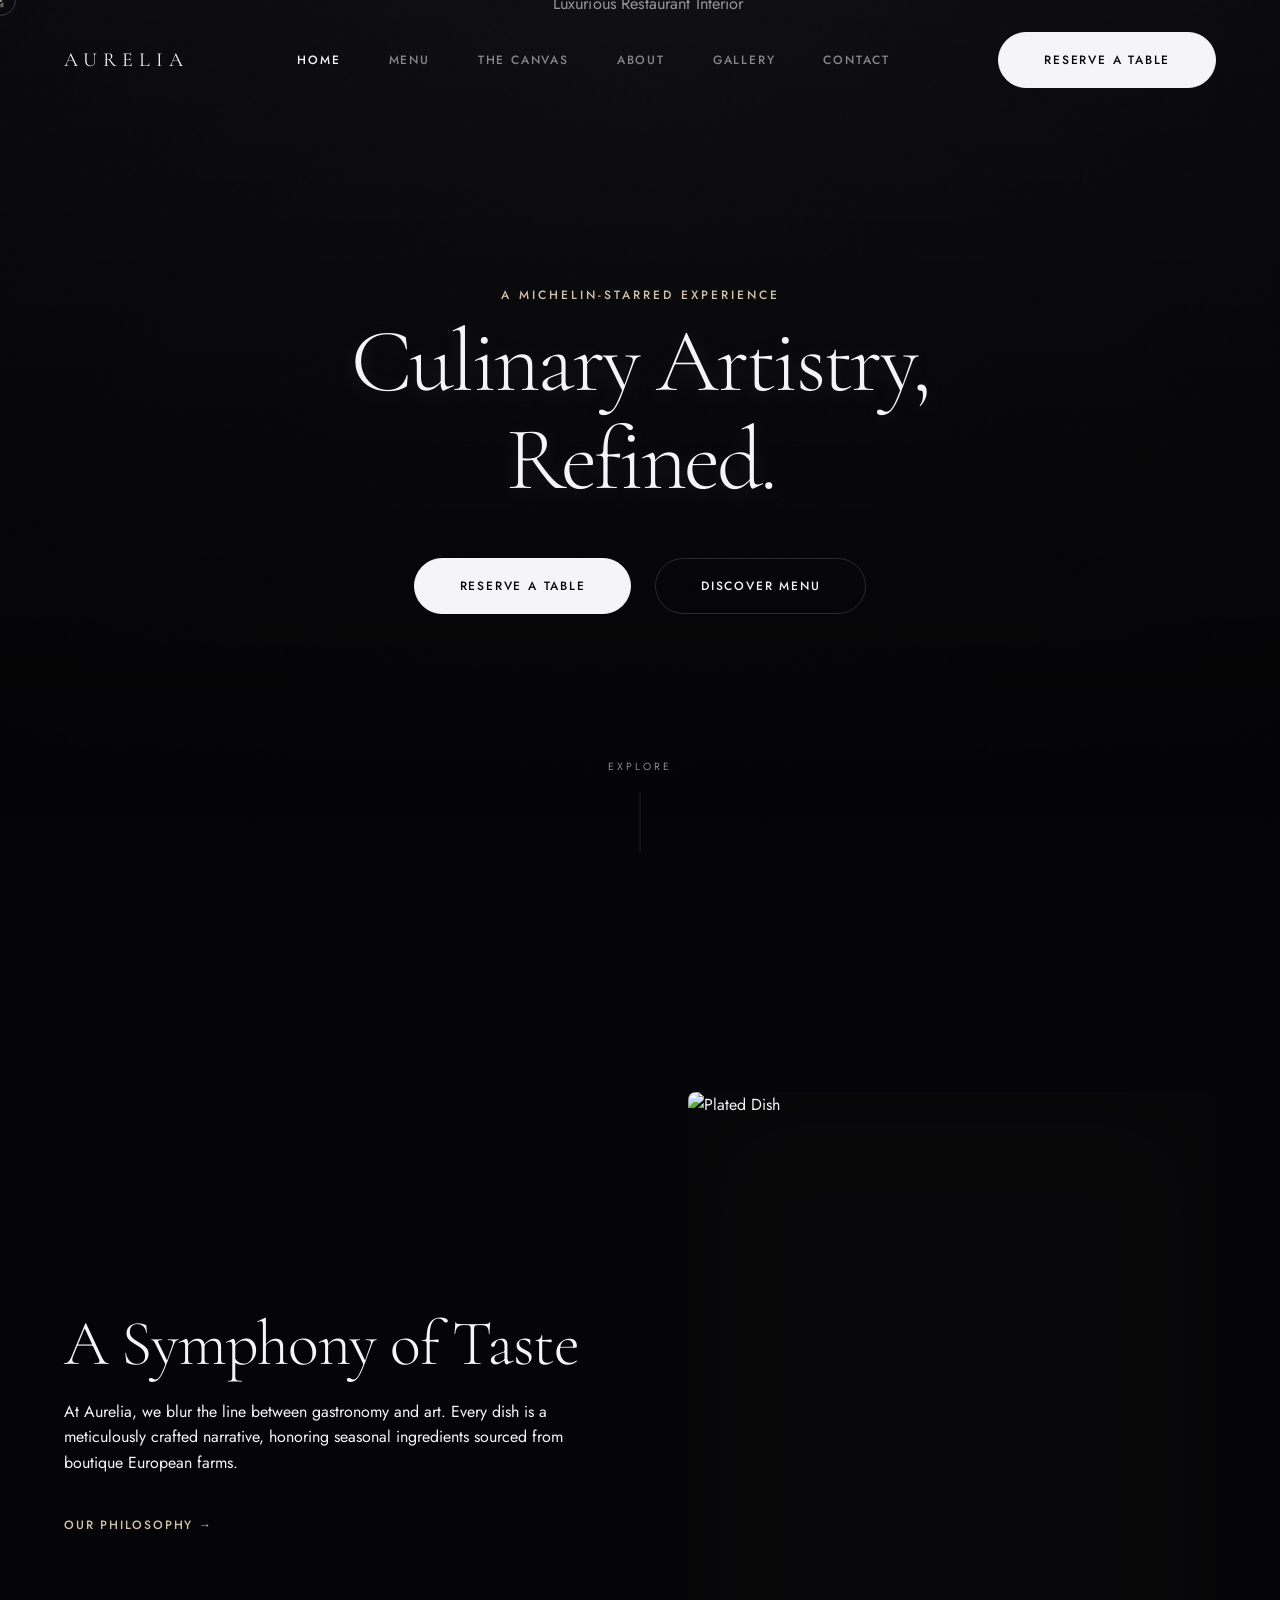
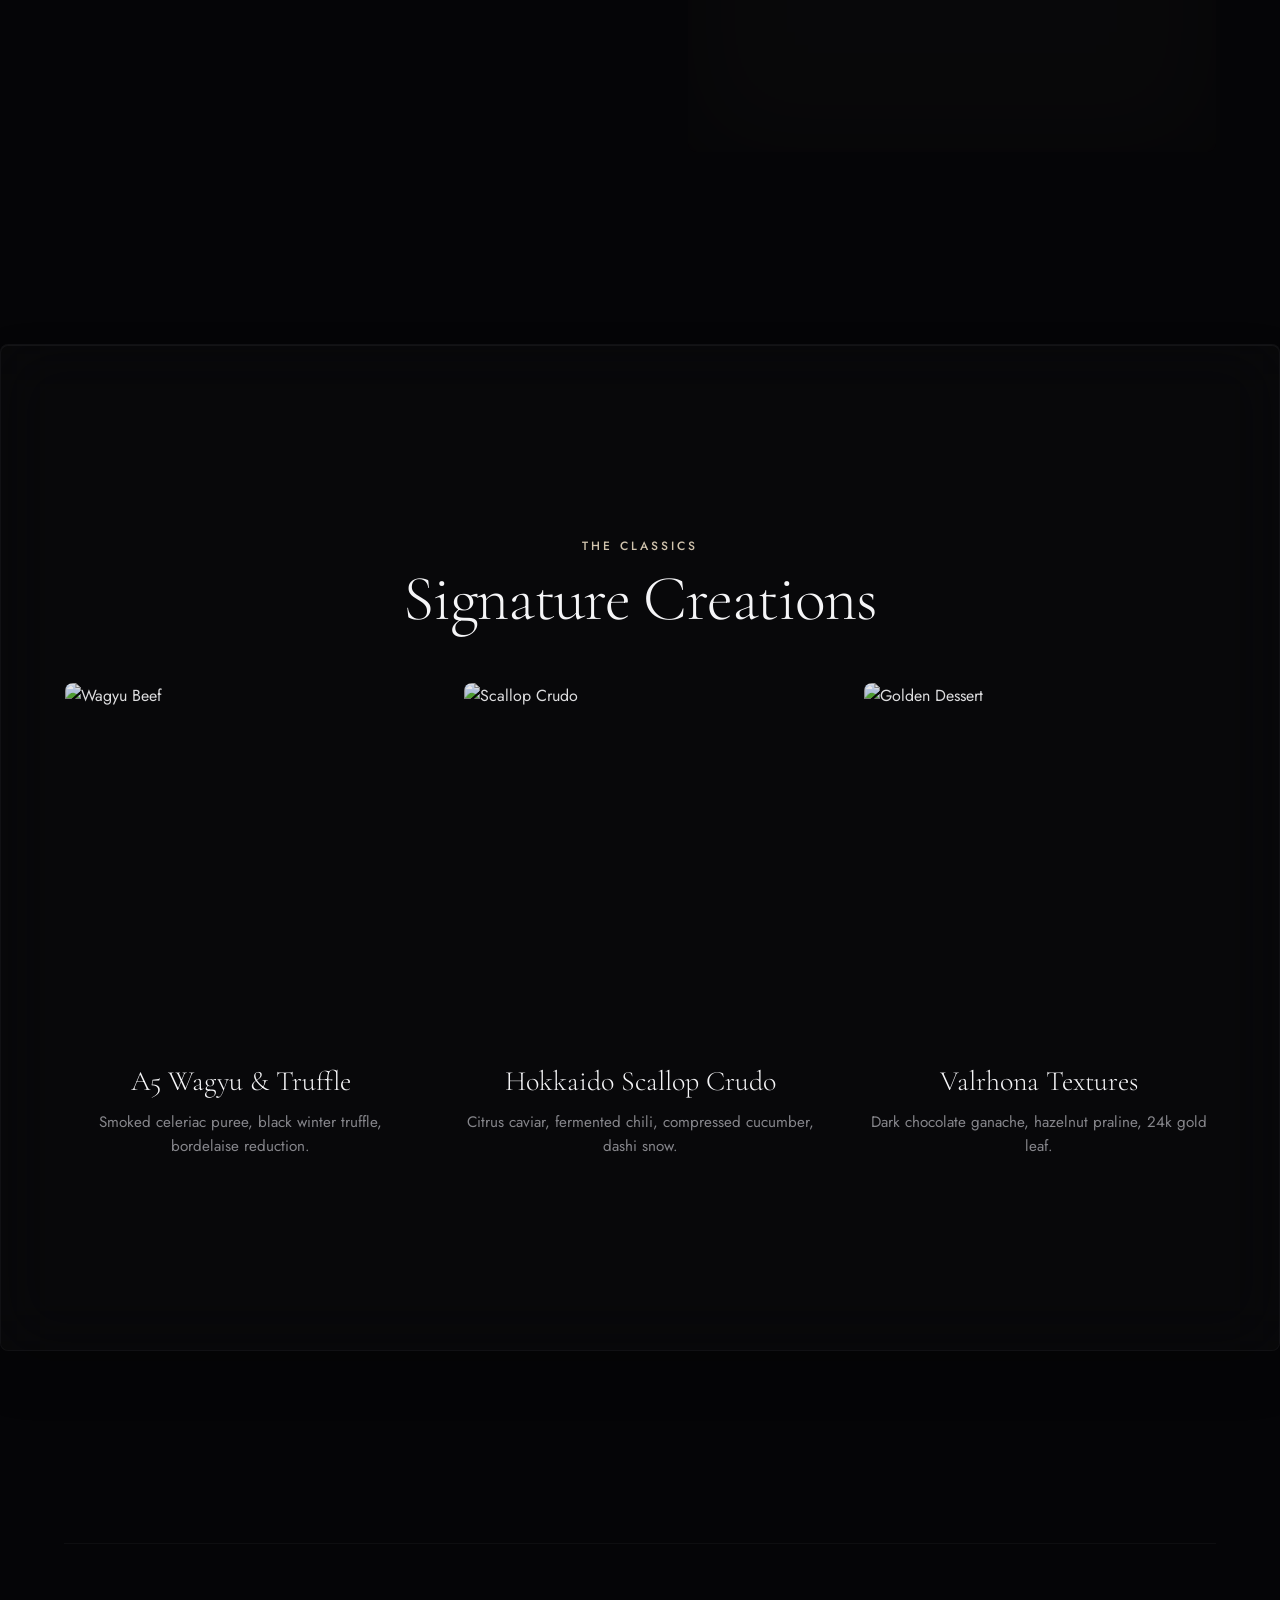
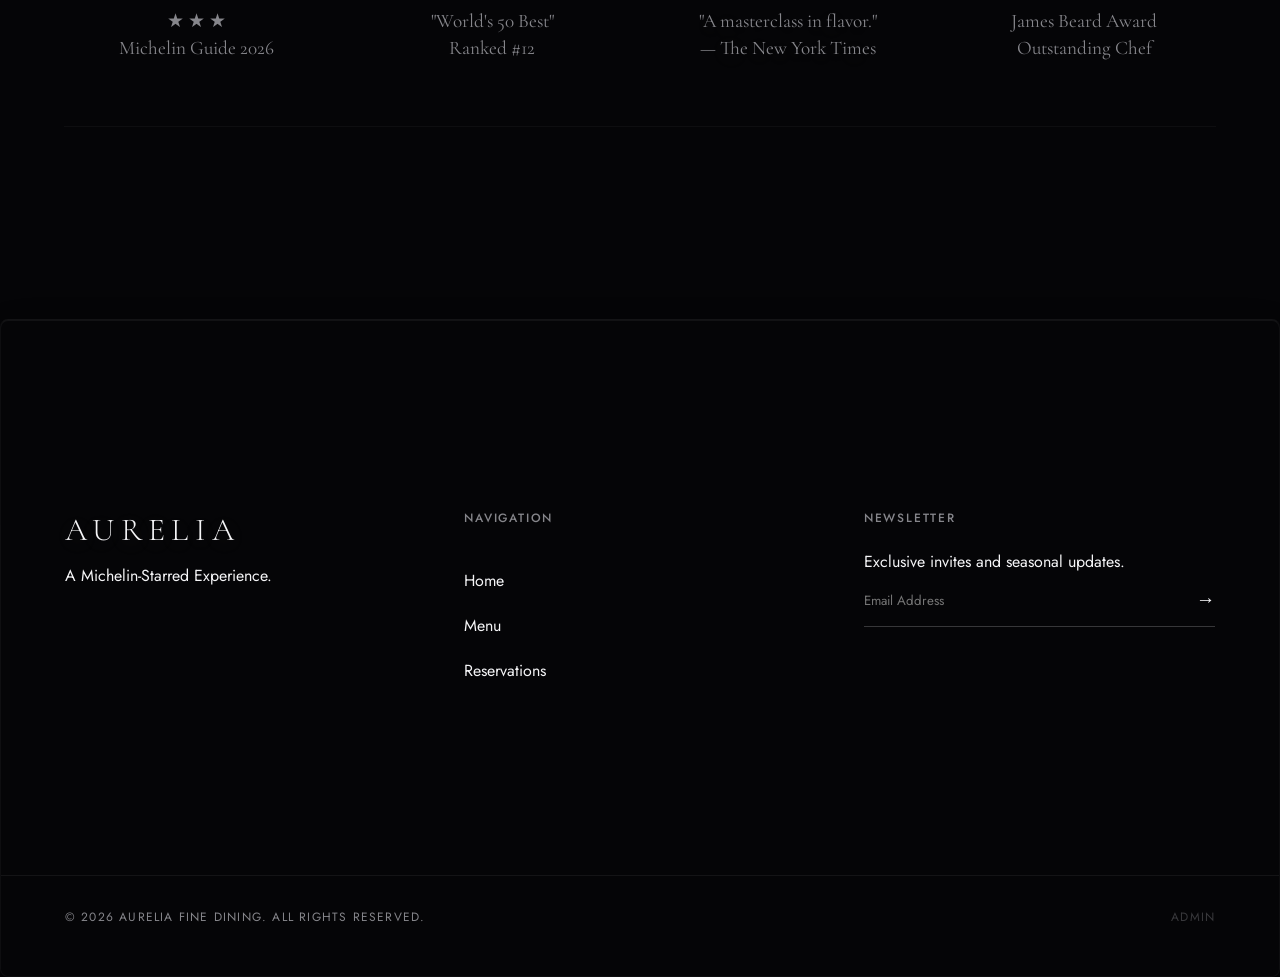
==== commit d0df4cd5: "Update index.html" ====
--- a/index.html
+++ b/index.html
@@ -3,552 +3,436 @@
 <head>
     <meta charset="UTF-8">
     <meta name="viewport" content="width=device-width, initial-scale=1.0">
-    <meta name="description" content="OASIS NOIR | A culinary mirage. Uncompromising precision in the shadows.">
-    <meta property="og:title" content="OASIS NOIR | High-End Gastronomy">
-    <meta property="og:description" content="Experience uncompromising culinary precision in an intimate, dark-oasis inspired setting.">
+    <meta name="description" content="A Michelin-starred culinary experience. Unforgettable fine dining, exquisite ingredients, and timeless luxury.">
+    <meta property="og:title" content="AURELIA | Fine Dining">
+    <meta property="og:description" content="Experience high-end European fine dining in an intimate, timeless setting.">
     <meta property="og:type" content="website">
-    <title>OASIS NOIR | Modern Gastronomy</title>
+    <title>AURELIA | Fine Dining & Luxury Hospitality</title>
 
     <link rel="preconnect" href="https://fonts.googleapis.com">
     <link rel="preconnect" href="https://fonts.gstatic.com" crossorigin>
-    <link href="https://fonts.googleapis.com/css2?family=Cormorant+Garamond:ital,wght@0,400;0,600;1,400;1,600&family=Manrope:wght@300;400;500;600&display=swap" rel="stylesheet">
-
-    <link rel="icon" href="data:image/svg+xml,<svg xmlns='http://www.w3.org/2000/svg' viewBox='0 0 100 100'><text y='.9em' font-size='90'>🌿</text></svg>">
-
-    <style>
-        :root {
-            /* Refined Oasis Noir Theme Colors */
-            --clr-bg-dark: #050806; /* Much deeper, almost pure black with a hint of green */
-            --clr-bg-surface: #0a110d; /* Subtle elevation color */
-            --clr-text-main: #f0f5f2; /* Crisper white for better readability */
-            --clr-text-muted: #8ba394; /* Elegant muted sage */
-            --clr-accent: #00E57A; /* Refined emerald, slightly less harsh than pure #00ff88 */
-            --clr-accent-glow: rgba(0, 229, 122, 0.2);
-            
-            --font-heading: 'Cormorant Garamond', serif;
-            --font-body: 'Manrope', sans-serif;
-        }
-
-        body {
-            background-color: var(--clr-bg-dark);
-            color: var(--clr-text-main);
-            font-family: var(--font-body);
-            margin: 0;
-            padding: 0;
-            overflow-x: hidden;
-            -webkit-font-smoothing: antialiased;
-        }
-
-        /* Utility & Typography */
-        h1, h2, h3, .title, .section-title, .nav-logo {
-            font-family: var(--font-heading);
-            font-weight: 600;
-        }
-
-        a { text-decoration: none; color: inherit; }
-        
-        .container {
-            max-width: 1200px;
-            margin: 0 auto;
-            padding: 0 2rem;
-        }
-
-        .section-padding { padding: 6rem 0; }
-        .grid-2 { display: grid; grid-template-columns: 1fr 1fr; gap: 4rem; }
-        .align-center { align-items: center; }
-
-        .text-accent {
-            color: var(--clr-accent);
-        }
-
-        /* Buttons */
-        .btn-primary {
-            background-color: var(--clr-accent);
-            color: var(--clr-bg-dark);
-            border: 1px solid var(--clr-accent);
-            padding: 1rem 2rem;
-            border-radius: 4px;
-            font-weight: 600;
-            font-family: var(--font-body);
-            letter-spacing: 0.05em;
-            text-transform: uppercase;
-            font-size: 0.85rem;
-            cursor: pointer;
-            transition: all 0.4s cubic-bezier(0.4, 0, 0.2, 1);
-        }
-
-        .btn-primary:hover {
-            background-color: transparent;
-            color: var(--clr-accent);
-            box-shadow: 0 0 20px var(--clr-accent-glow);
-        }
-
-        .btn-secondary {
-            border: 1px solid var(--clr-text-muted);
-            color: var(--clr-text-main);
-            padding: 1rem 2rem;
-            border-radius: 4px;
-            font-weight: 500;
-            font-family: var(--font-body);
-            letter-spacing: 0.05em;
-            text-transform: uppercase;
-            font-size: 0.85rem;
-            transition: all 0.4s ease;
-        }
-        
-        .btn-secondary:hover {
-            border-color: var(--clr-text-main);
-            background: rgba(255,255,255,0.05);
-        }
-
-        /* Ambient */
-        .ambient-background {
-            position: fixed;
-            top: 0; left: 0; right: 0; bottom: 0;
-            background: radial-gradient(circle at 50% 0%, #0a110d 0%, #050806 80%);
-            z-index: -1;
-        }
-
-        /* Nav */
-        nav {
-            position: fixed;
-            top: 0; width: 100%;
-            padding: 1.5rem 0;
-            background: linear-gradient(to bottom, rgba(5,8,6,0.95), rgba(5,8,6,0));
-            z-index: 100;
-        }
-        .nav-container {
-            display: flex;
-            justify-content: space-between;
-            align-items: center;
-            max-width: 1200px;
-            margin: 0 auto;
-            padding: 0 2rem;
-        }
-        .nav-logo { font-size: 1.5rem; letter-spacing: 0.15em; color: var(--clr-text-main); }
-        .nav-links { display: flex; gap: 2.5rem; }
-        .nav-links a { font-size: 0.85rem; font-weight: 500; text-transform: uppercase; letter-spacing: 0.1em; transition: color 0.3s; color: var(--clr-text-muted); }
-        .nav-links a:hover { color: var(--clr-text-main); }
-
-        /* HERO SECTION REFINED */
-        .hero { 
-            position: relative; 
-            height: 100vh; 
-            display: flex; 
-            align-items: center; 
-            justify-content: center; 
-            text-align: center; 
-        }
-        
-        .hero-bg { 
-            position: absolute; 
-            inset: 0; 
-            z-index: -1; 
-        }
-        
-        /* Dark gradient overlay ensures perfect text legibility without harsh filters */
-        .hero-bg::after {
-            content: '';
-            position: absolute;
-            inset: 0;
-            background: linear-gradient(to bottom, rgba(5,8,6,0.4) 0%, rgba(5,8,6,0.8) 60%, var(--clr-bg-dark) 100%);
-        }
-
-        .hero-bg img { 
-            width: 100%; 
-            height: 100%; 
-            object-fit: cover; 
-            opacity: 0.6;
-        }
-        
-        .hero-content {
-            position: relative;
-            z-index: 1;
-            padding: 0 2rem;
-        }
-
-        .hero-title {
-            font-size: clamp(4rem, 10vw, 8rem);
-            line-height: 0.9;
-            margin: 1rem 0;
-            font-weight: 400;
-        }
-
-        /* RESERVATION UI */
-        .res-ui-wrapper {
-            display: flex;
-            flex-direction: column;
-            gap: 2rem;
-            max-width: 1100px;
-            margin: 0 auto;
-        }
-
-        @media (min-width: 900px) {
-            .res-ui-wrapper { flex-direction: row; align-items: flex-start; }
-        }
-
-        .res-card {
-            background: rgba(10, 17, 13, 0.5);
-            backdrop-filter: blur(20px);
-            border: 1px solid rgba(255, 255, 255, 0.05);
-            border-radius: 1px; /* Sharper edges for luxury feel */
-            padding: 3rem;
-        }
-
-        .res-left-panel { flex: 1.8; }
-        .res-right-panel {
-            flex: 1;
-            position: sticky;
-            top: 100px;
-            background: linear-gradient(145deg, rgba(10, 17, 13, 0.8), rgba(5, 8, 6, 0.9));
-        }
-
-        .res-header {
-            display: flex;
-            align-items: center;
-            gap: 1rem;
-            margin-bottom: 2.5rem;
-            padding-bottom: 1.5rem;
-            border-bottom: 1px solid rgba(255,255,255,0.05);
-        }
-
-        .step-circle {
-            width: 30px;
-            height: 30px;
-            background: var(--clr-text-main);
-            color: var(--clr-bg-dark);
-            display: flex;
-            align-items: center;
-            justify-content: center;
-            font-weight: 600;
-            font-size: 0.9rem;
-            font-family: var(--font-body);
-        }
-
-        .res-header h2 { font-size: 2rem; margin: 0; font-weight: 400; }
-
-        .res-interactive-area {
-            display: grid;
-            grid-template-columns: 1fr;
-            gap: 3rem;
-        }
-
-        @media (min-width: 700px) {
-            .res-interactive-area { grid-template-columns: 1fr 1fr; }
-        }
-
-        /* Calendar */
-        .calendar-nav {
-            display: flex;
-            justify-content: space-between;
-            align-items: center;
-            margin-bottom: 1.5rem;
-            font-weight: 500;
-            color: var(--clr-text-main);
-            text-transform: uppercase;
-            letter-spacing: 0.1em;
-            font-size: 0.9rem;
-        }
-
-        .calendar-nav button {
-            background: transparent;
-            border: 1px solid rgba(255,255,255,0.1);
-            color: var(--clr-text-main);
-            width: 36px; height: 36px;
-            cursor: pointer;
-            transition: all 0.3s;
-        }
-
-        .calendar-nav button:hover {
-            border-color: var(--clr-accent);
-            color: var(--clr-accent);
-        }
-
-        .calendar-grid {
-            display: grid;
-            grid-template-columns: repeat(7, 1fr);
-            gap: 0.5rem;
-            text-align: center;
-        }
-
-        .day-name {
-            color: var(--clr-text-muted);
-            font-size: 0.75rem;
-            text-transform: uppercase;
-            margin-bottom: 1rem;
-            letter-spacing: 0.1em;
-        }
-
-        .day-number {
-            aspect-ratio: 1;
-            display: flex;
-            align-items: center;
-            justify-content: center;
-            font-size: 0.9rem;
-            cursor: pointer;
-            color: var(--clr-text-main);
-            transition: all 0.3s ease;
-            border: 1px solid transparent;
-        }
-
-        .day-number.prev-month { color: #2a3a30; cursor: default; }
-        .day-number:not(.prev-month):hover { border-color: rgba(0, 229, 122, 0.3); color: var(--clr-accent); }
-        .day-number.selected {
-            background: var(--clr-accent);
-            color: var(--clr-bg-dark);
-            font-weight: 600;
-        }
-
-        /* Time Slots */
-        .timeslot-section h3 {
-            font-size: 0.85rem;
-            text-transform: uppercase;
-            letter-spacing: 0.1em;
-            color: var(--clr-text-muted);
-            margin-bottom: 1.5rem;
-            font-family: var(--font-body);
-        }
-
-        .timeslot-grid {
-            display: grid;
-            grid-template-columns: repeat(3, 1fr);
-            gap: 0.75rem;
-        }
-
-        .time-btn-outline {
-            background: transparent;
-            border: 1px solid rgba(255, 255, 255, 0.1);
-            color: var(--clr-text-main);
-            padding: 0.8rem 0;
-            font-size: 0.9rem;
-            font-weight: 400;
-            cursor: pointer;
-            transition: all 0.3s;
-            font-family: var(--font-body);
-        }
-
-        .time-btn-outline:hover {
-            border-color: var(--clr-accent);
-            color: var(--clr-accent);
-        }
-
-        /* Right Panel Summary */
-        .res-right-panel h2 {
-            font-family: var(--font-heading);
-            font-size: 1.8rem;
-            margin-bottom: 2.5rem;
-            font-weight: 400;
-        }
-
-        .summary-list {
-            display: flex;
-            flex-direction: column;
-            gap: 1.8rem;
-        }
-
-        .summary-item {
-            display: flex;
-            align-items: flex-start;
-            gap: 1.2rem;
-        }
-
-        .summary-details {
-            display: flex;
-            flex-direction: column;
-            gap: 0.4rem;
-        }
-
-        .summary-label {
-            font-size: 0.75rem;
-            color: var(--clr-text-muted);
-            text-transform: uppercase;
-            letter-spacing: 0.15em;
-        }
-
-        .summary-value {
-            font-size: 1.1rem;
-            color: white;
-            font-weight: 400;
-        }
-
-        .confirm-btn {
-            width: 100%;
-            margin-top: 3rem;
-            display: block;
-            text-align: center;
-        }
-        
-        .image-showcase {
-            width: 100%; 
-            height: 600px;
-            object-fit: cover;
-            filter: brightness(0.8) contrast(1.1);
-        }
-    </style>
+    <link href="https://fonts.googleapis.com/css2?family=Cormorant+Garamond:ital,wght@0,300;0,400;0,500;0,600;1,400&family=Jost:wght@300;400;500&display=swap" rel="stylesheet">
+
+    <link rel="stylesheet" href="styles.css">
+    <link rel="icon" href="data:image/svg+xml,<svg xmlns='http://www.w3.org/2000/svg' viewBox='0 0 100 100'><text y='.9em' font-size='90'>🍽️</text></svg>">
 </head>
-<body>
+<body class="loading">
     <div class="ambient-background"></div>
+    <div class="cursor-dot"></div>
+    <div class="cursor-outline"></div>
+
+    <div id="loader">
+        <h1 class="loader-logo">AURELIA</h1>
+        <div class="loader-line"></div>
+    </div>
 
     <nav id="navbar">
         <div class="nav-container">
-            <a href="#home" class="nav-logo">OASIS NOIR</a>
+            <a href="#home" class="nav-logo route-link">AURELIA</a>
             <div class="nav-links">
-                <a href="#home">Home</a>
-                <a href="#menu">Menu</a>
-                <a href="#about">Philosophy</a>
-                <a href="#reservations">Reservations</a>
-            </div>
+                <a href="#home"         class="route-link active">Home</a>
+                <a href="#menu"         class="route-link">Menu</a>
+                <a href="#sensory"      class="route-link">The Canvas</a>
+                <a href="#about"        class="route-link">About</a>
+                <a href="#gallery"      class="route-link">Gallery</a>
+                <a href="#contact"      class="route-link">Contact</a>
+            </div>
+            <a href="#reservations" class="btn-primary nav-cta route-link">Reserve a Table</a>
+            <div class="menu-toggle"><span></span><span></span></div>
         </div>
     </nav>
 
-    <main>
-        <section id="home">
+    <main id="app-root">
+
+        <!-- HOME -->
+        <section id="home" class="page-view active">
             <header class="hero">
                 <div class="hero-bg">
-                    <img src="https://images.unsplash.com/photo-1559339352-11d035aa65de?q=80&w=1974&auto=format&fit=crop" alt="Oasis Noir Atmosphere">
-                </div>
-                <div class="hero-content">
-                    <span style="text-transform: uppercase; letter-spacing: 0.2em; color: var(--clr-text-muted); font-size: 0.85rem; font-weight: 500;">A Culinary Mirage</span>
-                    <h1 class="hero-title">Shadow & <br><span class="text-accent" style="font-style: italic;">Flavor.</span></h1>
-                    <p style="max-width: 500px; margin: 2rem auto; color: var(--clr-text-muted); font-size: 1.1rem; line-height: 1.6; font-weight: 300;">Stripping away the superfluous to reveal the pure, unadulterated essence of modern gastronomy hidden in the dark.</p>
-                    <div style="margin-top: 3rem; display: flex; gap: 1.5rem; justify-content: center;">
-                        <a href="#reservations" class="btn-primary">Secure a Table</a>
-                        <a href="#menu" class="btn-secondary">View the Index</a>
-                    </div>
-                </div>
-            </header>
-        </section>
-
-        <section class="section-padding">
-            <div class="container grid-2 align-center">
-                <div>
-                    <h2 class="section-title" style="font-size: 3rem; margin-bottom: 2rem; line-height: 1.1;">The Pursuit of Absolute <span class="text-accent" style="font-style: italic;">Perfection.</span></h2>
-                    <p style="color: var(--clr-text-muted); line-height: 1.8; margin-bottom: 2rem; font-size: 1.05rem; font-weight: 300;">We do not cook; we engineer flavor. At Oasis Noir, the line between culinary science and artistry is erased. Every element on the plate is subjected to rigorous refinement, ensuring that only truth remains.</p>
-                </div>
-                <div>
-                    <img src="https://images.unsplash.com/photo-1534080564583-6be75777b70a?q=80&w=2070&auto=format&fit=crop" alt="Minimalist Plating" class="image-showcase">
-                </div>
-            </div>
-        </section>
-
-        <section id="reservations" class="section-padding">
-            <div class="container">
-                <div class="res-ui-wrapper">
-                    
-                    <div class="res-card res-left-panel">
-                        <div class="res-header">
-                            <div class="step-circle">1</div>
-                            <h2>Select Date & Time</h2>
-                        </div>
-                        
-                        <div class="res-interactive-area">
-                            <div class="calendar-wrapper">
-                                <div class="calendar-nav">
-                                    <button>&lsaquo;</button>
-                                    <span>March 2026</span>
-                                    <button>&rsaquo;</button>
-                                </div>
-                                <div class="calendar-grid">
-                                    <div class="day-name">Mo</div>
-                                    <div class="day-name">Tu</div>
-                                    <div class="day-name">We</div>
-                                    <div class="day-name">Th</div>
-                                    <div class="day-name">Fr</div>
-                                    <div class="day-name">Sa</div>
-                                    <div class="day-name">Su</div>
-                                    
-                                    <div class="day-number prev-month">23</div>
-                                    <div class="day-number prev-month">24</div>
-                                    <div class="day-number prev-month">25</div>
-                                    <div class="day-number prev-month">26</div>
-                                    <div class="day-number prev-month">27</div>
-                                    <div class="day-number prev-month">28</div>
-                                    <div class="day-number">1</div>
-                                    
-                                    <div class="day-number">2</div>
-                                    <div class="day-number">3</div>
-                                    <div class="day-number">4</div>
-                                    <div class="day-number">5</div>
-                                    <div class="day-number">6</div>
-                                    <div class="day-number">7</div>
-                                    <div class="day-number">8</div>
-                                    
-                                    <div class="day-number">9</div>
-                                    <div class="day-number">10</div>
-                                    <div class="day-number">11</div>
-                                    <div class="day-number">12</div>
-                                    <div class="day-number">13</div>
-                                    <div class="day-number">14</div>
-                                    <div class="day-number">15</div>
-                                    
-                                    <div class="day-number">16</div>
-                                    <div class="day-number">17</div>
-                                    <div class="day-number">18</div>
-                                    <div class="day-number">19</div>
-                                    <div class="day-number">20</div>
-                                    <div class="day-number">21</div>
-                                    <div class="day-number">22</div>
-                                    
-                                    <div class="day-number">23</div>
-                                    <div class="day-number">24</div>
-                                    <div class="day-number">25</div>
-                                    <div class="day-number">26</div>
-                                    <div class="day-number">27</div>
-                                    <div class="day-number selected">28</div>
-                                    <div class="day-number">29</div>
-                                </div>
+                    <img src="https://images.unsplash.com/photo-1514362545857-3bc16c4c7d1b?q=80&w=2070&auto=format&fit=crop" alt="Luxurious Restaurant Interior" loading="lazy">
+                </div>
+                <div class="hero-content reveal-on-scroll">
+                    <span class="subtitle">A Michelin-Starred Experience</span>
+                    <h1 class="title glow-text">Culinary Artistry,<br>Refined.</h1>
+                    <div class="hero-actions">
+                        <a href="#reservations" class="btn-primary route-link">Reserve a Table</a>
+                        <a href="#menu"         class="btn-secondary route-link">Discover Menu</a>
+                    </div>
+                </div>
+                <div class="scroll-indicator">
+                    <span>Explore</span>
+                    <div class="line"></div>
+                </div>
+            </header>
+
+            <section class="section-padding about-preview">
+                <div class="container grid-2">
+                    <div class="editorial-text reveal-on-scroll">
+                        <h2 class="section-title">A Symphony of Taste</h2>
+                        <p>At Aurelia, we blur the line between gastronomy and art. Every dish is a meticulously crafted narrative, honoring seasonal ingredients sourced from boutique European farms.</p>
+                        <a href="#about" class="link-arrow route-link">Our Philosophy &rarr;</a>
+                    </div>
+                    <div class="editorial-image reveal-on-scroll delay-1 relative-glow">
+                        <img src="https://images.unsplash.com/photo-1550966871-3ed3cdb5ed0c?q=80&w=2070&auto=format&fit=crop" alt="Plated Dish" loading="lazy">
+                    </div>
+                </div>
+            </section>
+
+            <section class="section-padding glass-panel signature-dishes">
+                <div class="container">
+                    <div class="section-header center reveal-on-scroll">
+                        <span class="subtitle">The Classics</span>
+                        <h2 class="section-title">Signature Creations</h2>
+                    </div>
+                    <div class="grid-3">
+                        <div class="card reveal-on-scroll delay-1">
+                            <div class="card-img"><img src="https://images.unsplash.com/photo-1600891964092-4316c288032e?q=80&w=1740&auto=format&fit=crop" alt="Wagyu Beef" loading="lazy"></div>
+                            <div class="card-content"><h3>A5 Wagyu &amp; Truffle</h3><p>Smoked celeriac puree, black winter truffle, bordelaise reduction.</p></div>
+                        </div>
+                        <div class="card reveal-on-scroll delay-2">
+                            <div class="card-img"><img src="https://images.unsplash.com/photo-1515516969-d4008cc6241a?q=80&w=1587&auto=format&fit=crop" alt="Scallop Crudo" loading="lazy"></div>
+                            <div class="card-content"><h3>Hokkaido Scallop Crudo</h3><p>Citrus caviar, fermented chili, compressed cucumber, dashi snow.</p></div>
+                        </div>
+                        <div class="card reveal-on-scroll delay-3">
+                            <div class="card-img"><img src="https://images.unsplash.com/photo-1504670073073-6123e39e0754?q=80&w=1740&auto=format&fit=crop" alt="Golden Dessert" loading="lazy"></div>
+                            <div class="card-content"><h3>Valrhona Textures</h3><p>Dark chocolate ganache, hazelnut praline, 24k gold leaf.</p></div>
+                        </div>
+                    </div>
+                </div>
+            </section>
+
+            <section class="section-padding awards-section">
+                <div class="container center reveal-on-scroll">
+                    <div class="awards-grid">
+                        <div class="award-item">★ ★ ★<br>Michelin Guide 2026</div>
+                        <div class="award-item">"World's 50 Best"<br>Ranked #12</div>
+                        <div class="award-item glow-text">"A masterclass in flavor."<br>— The New York Times</div>
+                        <div class="award-item">James Beard Award<br>Outstanding Chef</div>
+                    </div>
+                </div>
+            </section>
+        </section>
+
+        <!-- MENU -->
+        <section id="menu" class="page-view">
+            <header class="page-header dark-bg">
+                <h1 class="title reveal-on-scroll glow-text">The Menu</h1>
+                <p class="subtitle reveal-on-scroll delay-1">A tasting journey of land and sea.</p>
+            </header>
+            <section class="menu-container container section-padding">
+                <div class="menu-nav reveal-on-scroll">
+                    <button class="active" data-tab="tasting">Tasting Menu</button>
+                    <button data-tab="alacarte">A La Carte</button>
+                    <button data-tab="wine">Wine Pairings</button>
+                </div>
+                <div class="menu-content active" id="menu-tasting">
+                    <div class="menu-section reveal-on-scroll">
+                        <h3 class="menu-category">Act I: The Sea</h3>
+                        <div class="menu-item">
+                            <div class="menu-item-header"><h4>Osetra Caviar Tartlet</h4><span class="price">$45</span></div>
+                            <p>Crème fraîche, cured egg yolk, chive oil.</p>
+                        </div>
+                        <div class="menu-item">
+                            <div class="menu-item-header"><h4>Bluefin Tuna Otoro</h4><span class="price">$52</span></div>
+                            <p>White soy, finger lime, puffed wild rice.</p>
+                        </div>
+                    </div>
+                    <div class="menu-section reveal-on-scroll delay-1">
+                        <h3 class="menu-category">Act II: The Land</h3>
+                        <div class="menu-item highlight relative-glow">
+                            <div class="menu-item-header"><h4>Dry-Aged Squab</h4><span class="price">$78</span></div>
+                            <p>Blackberry gastrique, charred radicchio, foie gras jus.</p>
+                        </div>
+                    </div>
+                </div>
+                <div class="menu-content" id="menu-alacarte">
+                    <div class="menu-section reveal-on-scroll">
+                        <h3 class="menu-category">Mains</h3>
+                        <div class="menu-item">
+                            <div class="menu-item-header"><h4>Butter-Poached Lobster</h4><span class="price">$85</span></div>
+                            <p>Saffron risotto, sea urchin emulsion, fennel pollen.</p>
+                        </div>
+                    </div>
+                </div>
+                <div class="menu-content" id="menu-wine">
+                    <div class="menu-section reveal-on-scroll">
+                        <h3 class="menu-category">Sommelier Selection</h3>
+                        <div class="menu-item">
+                            <div class="menu-item-header"><h4>Domaine de la Romanée-Conti, 2014</h4><span class="price">$450 / gls</span></div>
+                            <p>Notes of dark cherry, crushed violet, and forest floor.</p>
+                        </div>
+                    </div>
+                </div>
+            </section>
+        </section>
+
+        <!-- SENSORY -->
+        <section id="sensory" class="page-view">
+            <header class="page-header dark-bg">
+                <h1 class="title reveal-on-scroll glow-text">The Sensory Canvas</h1>
+                <p class="subtitle reveal-on-scroll delay-1">Hover to discover the alchemy behind our pairings.</p>
+            </header>
+            <div class="sensory-container container section-padding">
+                <div class="sensory-grid reveal-on-scroll">
+                    <div class="sensory-card" data-aura="rgba(197, 160, 89, 0.15)">
+                        <div class="sensory-bg" style="background-image: url('https://images.unsplash.com/photo-1600891964092-4316c288032e?q=80&w=1740&auto=format&fit=crop');"></div>
+                        <div class="sensory-content"><h3>Earth &amp; Smoke</h3><p class="hidden-desc">Black Winter Truffle meets A5 Wagyu. Paired with a robust 2010 Barolo.</p></div>
+                    </div>
+                    <div class="sensory-card" data-aura="rgba(100, 149, 237, 0.1)">
+                        <div class="sensory-bg" style="background-image: url('https://images.unsplash.com/photo-1515516969-d4008cc6241a?q=80&w=1587&auto=format&fit=crop');"></div>
+                        <div class="sensory-content"><h3>Oceanic Brine</h3><p class="hidden-desc">Hokkaido Scallop and Citrus Caviar. Awakened by a crisp Chablis Grand Cru.</p></div>
+                    </div>
+                    <div class="sensory-card" data-aura="rgba(139, 0, 0, 0.15)">
+                        <div class="sensory-bg" style="background-image: url('https://images.unsplash.com/photo-1504670073073-6123e39e0754?q=80&w=1740&auto=format&fit=crop');"></div>
+                        <div class="sensory-content"><h3>Velvet Cocoa</h3><p class="hidden-desc">Valrhona Dark Chocolate layered with hazelnut. Harmonized with aged Tawny Port.</p></div>
+                    </div>
+                </div>
+            </div>
+        </section>
+
+        <!-- RESERVATIONS -->
+        <section id="reservations" class="page-view">
+            <div class="grid-2 full-height">
+                <div class="reservation-image relative-glow">
+                    <img src="https://images.unsplash.com/photo-1544148103-0773bf10d330?q=80&w=1740&auto=format&fit=crop" alt="Table Setting" loading="lazy">
+                </div>
+                <div class="reservation-form-container section-padding glass-panel">
+                    <div class="reveal-on-scroll">
+                        <h1 class="title glow-text">Reservations</h1>
+                        <p class="scarcity-text mb-4">Limited seating available. A refined experience awaits.</p>
+
+                        <form id="booking-form" class="booking-form">
+                            <!-- Honeypot -->
+                            <input type="text" name="website" style="display:none" tabindex="-1" autocomplete="off">
+
+                            <!-- Step 1: Date, Guests, Time -->
+                            <div class="form-step active" id="step-1">
+                                <div class="form-row grid-2">
+                                    <div class="form-group">
+                                        <label>Date</label>
+                                        <input type="date" id="res-date" required class="custom-input">
+                                    </div>
+                                    <div class="form-group">
+                                        <label>Guests</label>
+                                        <select id="res-guests" class="custom-input" required>
+                                            <option value="" disabled selected>Select party size</option>
+                                            <option value="1">1 Person</option>
+                                            <option value="2">2 People</option>
+                                            <option value="3">3 People</option>
+                                            <option value="4">4 People</option>
+                                            <option value="5">5 People</option>
+                                            <option value="6">6 People</option>
+                                            <option value="7">7 People</option>
+                                            <option value="8">8+ People (Contact Us)</option>
+                                        </select>
+                                    </div>
+                                </div>
+                                <div class="form-group">
+                                    <label>Experience</label>
+                                    <select id="res-experience" class="custom-input">
+                                        <option>Main Dining Room</option>
+                                        <option>Chef's Counter (Tasting Only)</option>
+                                        <option>The Glass Room (Private)</option>
+                                    </select>
+                                </div>
+                                <div class="form-group">
+                                    <label>Select Time</label>
+                                    <div class="time-slots" id="time-slots">
+                                        <button type="button" class="time-btn" data-time="17:30">5:30 PM</button>
+                                        <button type="button" class="time-btn" data-time="18:00">6:00 PM</button>
+                                        <button type="button" class="time-btn active" data-time="19:30">7:30 PM</button>
+                                        <button type="button" class="time-btn" data-time="20:00">8:00 PM</button>
+                                        <button type="button" class="time-btn" data-time="21:30">9:30 PM</button>
+                                    </div>
+                                </div>
+                                <p class="form-error" id="step1-error"></p>
+                                <button type="button" class="btn-primary w-100 mt-3" id="next-step-btn">Continue</button>
                             </div>
 
-                            <div class="timeslot-section">
-                                <h3>Available Sequences</h3>
-                                <div class="timeslot-grid">
-                                    <button class="time-btn-outline">18:00</button>
-                                    <button class="time-btn-outline">18:30</button>
-                                    <button class="time-btn-outline">19:00</button>
-                                    <button class="time-btn-outline">19:30</button>
-                                    <button class="time-btn-outline">20:00</button>
-                                    <button class="time-btn-outline">20:30</button>
-                                    <button class="time-btn-outline">21:00</button>
-                                    <button class="time-btn-outline">21:30</button>
-                                    <button class="time-btn-outline">22:00</button>
+                            <!-- Step 2: Guest Details -->
+                            <div class="form-step" id="step-2" style="display:none">
+                                <div class="form-group">
+                                    <label>Full Name</label>
+                                    <input type="text" id="res-name" placeholder="Your name" required class="custom-input">
+                                </div>
+                                <div class="form-group mt-2">
+                                    <label>Email Address</label>
+                                    <input type="email" id="res-email" placeholder="Email" required class="custom-input">
+                                </div>
+                                <div class="form-group mt-2">
+                                    <label>Phone Number</label>
+                                    <input type="tel" id="res-phone" placeholder="+1 (212) 555-0000" required class="custom-input">
+                                </div>
+                                <div class="form-group mt-2">
+                                    <label>Dietary Restrictions / Special Occasion</label>
+                                    <textarea id="res-notes" placeholder="Allergies, anniversaries, special requests…" class="custom-input" rows="2"></textarea>
+                                </div>
+                                <p class="form-error" id="step2-error"></p>
+                                <div class="grid-2 mt-3">
+                                    <button type="button" class="btn-secondary" id="prev-step-btn">Back</button>
+                                    <button type="submit" class="btn-primary" id="submit-btn">Confirm Booking</button>
                                 </div>
                             </div>
-                        </div>
-                    </div>
-
-                    <div class="res-card res-right-panel">
-                        <h2>Your Reservation</h2>
-                        
-                        <div class="summary-list">
-                            <div class="summary-item">
-                                <div class="summary-details">
-                                    <span class="summary-label">Date</span>
-                                    <span class="summary-value">Saturday, March 28</span>
-                                </div>
+
+                            <!-- Success state (replaced by ticket modal) -->
+                            <div class="form-success text-center" id="form-success" style="display:none">
+                                <div class="glow-text title mb-3">✓</div>
+                                <h3>Reservation Confirmed</h3>
+                                <p class="mt-2">Your table is reserved. Check your email for details.</p>
                             </div>
-
-                            <div class="summary-item">
-                                <div class="summary-details">
-                                    <span class="summary-label">Time</span>
-                                    <span class="summary-value" style="color: var(--clr-text-muted);">Awaiting Selection</span>
-                                </div>
-                            </div>
-
-                            <div class="summary-item">
-                                <div class="summary-details">
-                                    <span class="summary-label">Party Size</span>
-                                    <span class="summary-value">2 Guests</span>
-                                </div>
-                            </div>
-                        </div>
-
-                        <button class="btn-primary confirm-btn">Complete Booking</button>
-                    </div>
-                    
-                </div>
-            </div>
-        </section>
+                        </form>
+                    </div>
+                </div>
+            </div>
+        </section>
+
+        <!-- ABOUT -->
+        <section id="about" class="page-view">
+            <header class="page-header dark-bg">
+                <h1 class="title reveal-on-scroll glow-text">Our Philosophy</h1>
+            </header>
+            <section class="section-padding container">
+                <div class="grid-2 align-center">
+                    <div class="editorial-image reveal-on-scroll relative-glow">
+                        <img src="https://images.unsplash.com/photo-1583394838336-acd977736f90?q=80&w=1584&auto=format&fit=crop" alt="Executive Chef" loading="lazy">
+                    </div>
+                    <div class="editorial-text reveal-on-scroll delay-1">
+                        <h2 class="section-title">Chef Julian Vane</h2>
+                        <p>With over two decades in the finest kitchens across Paris and Tokyo, Chef Vane brings a philosophy rooted in respect. Respect for the farmer, respect for the ingredient, and respect for the guest.</p>
+                        <p>Aurelia was born from a desire to strip away the pretension of fine dining while elevating the core experience.</p>
+                    </div>
+                </div>
+            </section>
+        </section>
+
+        <!-- GALLERY -->
+        <section id="gallery" class="page-view">
+            <header class="page-header">
+                <h1 class="title reveal-on-scroll glow-text">Gallery</h1>
+            </header>
+            <div class="container section-padding">
+                <div class="masonry-grid reveal-on-scroll delay-1" id="public-gallery-grid">
+                    <!-- Populated by api.loadGallery() or falls back to static below -->
+                    <div class="masonry-item relative-glow"><img src="https://images.unsplash.com/photo-1550966871-3ed3cdb5ed0c?q=80&w=2070&auto=format&fit=crop" alt="Gallery 1" loading="lazy"></div>
+                    <div class="masonry-item relative-glow"><img src="https://images.unsplash.com/photo-1514362545857-3bc16c4c7d1b?q=80&w=2070&auto=format&fit=crop" alt="Gallery 2" loading="lazy"></div>
+                    <div class="masonry-item relative-glow"><img src="https://images.unsplash.com/photo-1414235077428-338989a2e8c0?q=80&w=2070&auto=format&fit=crop" alt="Gallery 3" loading="lazy"></div>
+                    <div class="masonry-item relative-glow"><img src="https://images.unsplash.com/photo-1544148103-0773bf10d330?q=80&w=1740&auto=format&fit=crop" alt="Gallery 4" loading="lazy"></div>
+                    <div class="masonry-item relative-glow"><img src="https://images.unsplash.com/photo-1600891964092-4316c288032e?q=80&w=1740&auto=format&fit=crop" alt="Gallery 5" loading="lazy"></div>
+                    <div class="masonry-item relative-glow"><img src="https://images.unsplash.com/photo-1583394838336-acd977736f90?q=80&w=1584&auto=format&fit=crop" alt="Gallery 6" loading="lazy"></div>
+                </div>
+            </div>
+        </section>
+
+        <!-- CONTACT -->
+        <section id="contact" class="page-view">
+            <header class="page-header dark-bg">
+                <h1 class="title reveal-on-scroll glow-text">Contact</h1>
+            </header>
+            <div class="grid-2">
+                <div class="map-placeholder glass-panel">
+                    <img src="https://images.unsplash.com/photo-1524661135-423995f22d0b?q=80&w=1748&auto=format&fit=crop" alt="Location" style="width:100%;height:100%;object-fit:cover;filter:grayscale(100%) contrast(1.2) opacity(0.6);">
+                    <div class="map-overlay">AURELIA</div>
+                </div>
+                <div class="contact-info section-padding reveal-on-scroll">
+                    <h2 class="section-title">Get in Touch</h2>
+                    <div class="info-block mt-4"><h4>Address</h4><p>128 High-End Avenue,<br>Culinary District, NY 10001</p></div>
+                    <div class="info-block mt-3"><h4>Hours</h4><p>Tuesday – Sunday: 5:30 PM – 11:00 PM<br>Monday: Closed</p></div>
+                    <div class="info-block mt-3"><h4>Contact</h4><p>+1 (212) 555-0199<br>hello@aurelia.com</p></div>
+                </div>
+            </div>
+        </section>
+
     </main>
 
+    <!-- ── RESERVATION TICKET MODAL ── -->
+    <div id="ticket-modal" style="display:none">
+        <div class="ticket-backdrop"></div>
+        <div class="ticket-container">
+            <div class="ticket-card glass-panel">
+                <div class="ticket-header">
+                    <span class="ticket-logo">AURELIA</span>
+                    <span class="ticket-label">Confirmed Reservation</span>
+                </div>
+                <div class="ticket-divider">
+                    <div class="ticket-hole left"></div>
+                    <div class="ticket-line"></div>
+                    <div class="ticket-hole right"></div>
+                </div>
+                <div class="ticket-body">
+                    <div class="ticket-row">
+                        <div class="ticket-field"><span class="ticket-field-label">Name</span><span class="ticket-field-value" id="t-name">—</span></div>
+                        <div class="ticket-field"><span class="ticket-field-label">Reservation ID</span><span class="ticket-field-value ticket-id" id="t-id">—</span></div>
+                    </div>
+                    <div class="ticket-row">
+                        <div class="ticket-field"><span class="ticket-field-label">Date</span><span class="ticket-field-value" id="t-date">—</span></div>
+                        <div class="ticket-field"><span class="ticket-field-label">Time</span><span class="ticket-field-value" id="t-time">—</span></div>
+                    </div>
+                    <div class="ticket-row">
+                        <div class="ticket-field"><span class="ticket-field-label">Guests</span><span class="ticket-field-value" id="t-guests">—</span></div>
+                        <div class="ticket-field"><span class="ticket-field-label">Experience</span><span class="ticket-field-value" id="t-exp">—</span></div>
+                    </div>
+                </div>
+                <div class="ticket-footer">
+                    <p>Please present this ticket on arrival. We look forward to welcoming you.</p>
+                    <button class="btn-primary ticket-close-btn" id="ticket-close-btn">Done</button>
+                </div>
+            </div>
+        </div>
+    </div>
+
+    <footer class="site-footer glass-panel">
+        <div class="container grid-3">
+            <div class="footer-brand">
+                <h2 class="glow-text">AURELIA</h2>
+                <p>A Michelin-Starred Experience.</p>
+            </div>
+            <div class="footer-links">
+                <h4>Navigation</h4>
+                <a href="#home"         class="route-link">Home</a>
+                <a href="#menu"         class="route-link">Menu</a>
+                <a href="#reservations" class="route-link">Reservations</a>
+            </div>
+            <div class="footer-newsletter">
+                <h4>Newsletter</h4>
+                <p>Exclusive invites and seasonal updates.</p>
+                <form class="newsletter-form">
+                    <input type="email" placeholder="Email Address">
+                    <button type="submit">→</button>
+                </form>
+            </div>
+        </div>
+        <div class="footer-bottom container">
+            <p>&copy; 2026 Aurelia Fine Dining. All rights reserved.</p>
+            <p><a href="admin.html" style="color:var(--clr-text-muted);opacity:0.4">Admin</a></p>
+        </div>
+    </footer>
+
+    <script>
+      // Dismiss loader after 1800ms
+      setTimeout(function() {
+        document.body.classList.remove('loading');
+        document.body.classList.add('loaded');
+      }, 1800);
+
+      // Set date constraints for reservation form
+      document.addEventListener('DOMContentLoaded', function() {
+        var dateInput = document.getElementById('res-date');
+        if (dateInput) {
+          var today   = new Date();
+          var maxDate = new Date(today);
+          maxDate.setDate(maxDate.getDate() + 60);
+          dateInput.min = today.toISOString().split('T')[0];
+          dateInput.max = maxDate.toISOString().split('T')[0];
+        }
+      });
+
+      window.__ENV = {
+        supabaseUrl:             '',
+        supabaseAnonKey:         '',
+        cloudinaryCloudName:     '',
+        cloudinaryUploadPreset:  '',
+        googleReviewUrl:         '',
+      };
+    </script>
+    <script type="module" src="app.js"></script>
 </body>
 </html>
--- a/styles.css
+++ b/styles.css
@@ -0,0 +1,635 @@
+/* ============================================================
+   AURELIA — styles.css
+   Complete design system. Every class referenced in HTML/JS
+   is defined here. Zero orphan selectors. Zero missing rules.
+   ============================================================ */
+
+/* ─── VARIABLES ─────────────────────────────────────────────── */
+:root {
+    --clr-bg:           #050507;
+    --clr-surface:      #0e0e11;
+    --clr-text:         #F5F5F7;
+    --clr-text-muted:   #86868B;
+    --clr-accent:       #D0C3AD;
+    --clr-accent-hover: #E3D8C5;
+    --clr-border:       rgba(255, 255, 255, 0.06);
+
+    --glow-subtle:      0 4px 24px rgba(208, 195, 173, 0.06);
+    --glow-strong:      0 8px 40px rgba(208, 195, 173, 0.12);
+    --gradient-bg:      radial-gradient(120% 120% at 50% 0%, rgba(20, 20, 24, 1) 0%, rgba(5, 5, 7, 1) 80%);
+    --glass-bg:         rgba(14, 14, 17, 0.4);
+    --glass-border:     1px solid rgba(255, 255, 255, 0.04);
+    --glass-highlight:  inset 0 1px 0 0 rgba(255, 255, 255, 0.05);
+
+    --font-heading: 'Cormorant Garamond', serif;
+    --font-body:    'Jost', sans-serif;
+
+    --space-xs: 0.5rem;
+    --space-sm: 1.2rem;
+    --space-md: 3rem;
+    --space-lg: 6rem;
+    --space-xl: 12rem;
+
+    --bezier-smooth:     cubic-bezier(0.16, 1, 0.3, 1);
+    --bezier-snappy:     cubic-bezier(0.25, 1, 0.5, 1);
+    --transition-smooth: all 1.2s var(--bezier-smooth);
+    --transition-fast:   all 0.4s var(--bezier-snappy);
+}
+
+/* ─── RESET ─────────────────────────────────────────────────── */
+* { margin: 0; padding: 0; box-sizing: border-box; }
+html {
+    scroll-behavior: smooth;
+    font-size: 16px;
+    -webkit-font-smoothing: antialiased;
+    -moz-osx-font-smoothing: grayscale;
+}
+body {
+    background-color: var(--clr-bg);
+    color: var(--clr-text);
+    font-family: var(--font-body);
+    line-height: 1.6;
+    overflow-x: hidden;
+    cursor: none;
+    position: relative;
+}
+
+/* ─── AMBIENT BACKGROUND ────────────────────────────────────── */
+.ambient-background {
+    position: fixed; top: 0; left: 0;
+    width: 100vw; height: 100vh;
+    background: var(--gradient-bg);
+    z-index: -2; pointer-events: none;
+}
+.ambient-background::after {
+    content: ''; position: absolute; inset: 0;
+    background-image: url("data:image/svg+xml,%3Csvg viewBox='0 0 200 200' xmlns='http://www.w3.org/2000/svg'%3E%3Cfilter id='noiseFilter'%3E%3CfeTurbulence type='fractalNoise' baseFrequency='0.9' numOctaves='3' stitchTiles='stitch'/%3E%3C/filter%3E%3Crect width='100%25' height='100%25' filter='url(%23noiseFilter)' opacity='0.015'/%3E%3C/svg%3E");
+    pointer-events: none;
+}
+
+/* ─── TYPOGRAPHY ────────────────────────────────────────────── */
+h1, h2, h3, h4 {
+    font-family: var(--font-heading);
+    font-weight: 300; line-height: 1.1;
+    margin-bottom: var(--space-sm);
+}
+.title         { font-size: clamp(3rem, 7vw, 6.5rem); letter-spacing: -0.03em; }
+.section-title { font-size: clamp(2.2rem, 5vw, 4rem); letter-spacing: -0.02em; }
+.subtitle {
+    font-family: var(--font-body);
+    text-transform: uppercase; letter-spacing: 0.25em;
+    font-size: 0.75rem; color: var(--clr-accent);
+    display: block; margin-bottom: var(--space-xs); font-weight: 500;
+}
+a   { color: inherit; text-decoration: none; transition: var(--transition-fast); }
+img { max-width: 100%; height: auto; display: block; border-radius: 4px; }
+
+/* ─── SHARED EFFECTS ────────────────────────────────────────── */
+.glow-text { text-shadow: 0 4px 20px rgba(208, 195, 173, 0.15); }
+
+.relative-glow { position: relative; }
+.relative-glow::before {
+    content: ''; position: absolute; inset: -20px;
+    background: var(--clr-accent); filter: blur(60px); opacity: 0.02;
+    z-index: -1; transition: var(--transition-smooth);
+}
+.relative-glow:hover::before { opacity: 0.06; }
+
+.glass-panel {
+    background: var(--glass-bg);
+    backdrop-filter: blur(32px);
+    -webkit-backdrop-filter: blur(32px);
+    border: var(--glass-border);
+    box-shadow: var(--glass-highlight), 0 24px 48px rgba(0,0,0,0.2);
+    border-radius: 8px;
+}
+
+/* ─── LAYOUT UTILITIES ──────────────────────────────────────── */
+.container       { max-width: 1400px; margin: 0 auto; padding: 0 5%; }
+.section-padding { padding: var(--space-xl) 0; }
+.grid-2          { display: grid; grid-template-columns: 1fr 1fr; gap: var(--space-lg); }
+.grid-3          { display: grid; grid-template-columns: repeat(3, 1fr); gap: var(--space-md); }
+.align-center    { align-items: center; }
+.text-center     { text-align: center; }
+.center          { text-align: center; }
+.w-100           { width: 100%; }
+.full-height     { min-height: 100vh; }
+.dark-bg         { background-color: transparent; }
+.mt-2            { margin-top: var(--space-sm); }
+.mt-3            { margin-top: var(--space-md); }
+.mt-4            { margin-top: calc(var(--space-md) * 1.5); }
+.mb-3            { margin-bottom: var(--space-md); }
+.mb-4            { margin-bottom: calc(var(--space-md) * 1.5); }
+
+/* ─── SECTION HEADER ────────────────────────────────────────── */
+.section-header        { margin-bottom: var(--space-md); }
+.section-header.center { text-align: center; }
+
+/* ─── CURSOR ────────────────────────────────────────────────── */
+.cursor-dot, .cursor-outline {
+    position: fixed; top: 0; left: 0;
+    transform: translate(-50%, -50%);
+    border-radius: 50%; z-index: 9999; pointer-events: none;
+}
+.cursor-dot {
+    width: 4px; height: 4px;
+    background-color: var(--clr-text);
+    mix-blend-mode: difference;
+}
+.cursor-outline {
+    width: 32px; height: 32px;
+    border: 1px solid rgba(255, 255, 255, 0.2);
+    transition: width 0.3s var(--bezier-snappy),
+                height 0.3s var(--bezier-snappy),
+                background-color 0.3s;
+}
+.cursor-hover .cursor-outline {
+    width: 56px; height: 56px;
+    background-color: rgba(255, 255, 255, 0.05);
+    border-color: transparent;
+    backdrop-filter: blur(2px);
+}
+
+/* ─── LOADER ────────────────────────────────────────────────── */
+#loader {
+    position: fixed; inset: 0; background: var(--clr-bg);
+    z-index: 10000; display: flex; flex-direction: column;
+    justify-content: center; align-items: center;
+    transition: opacity 1s var(--bezier-smooth);
+}
+.loader-logo { font-size: 1.5rem; letter-spacing: 0.5em; color: var(--clr-text); font-weight: 400; }
+.loader-line {
+    width: 0; height: 1px; background: var(--clr-accent);
+    margin-top: 2rem; animation: loadLine 1.8s var(--bezier-smooth) forwards; opacity: 0.6;
+}
+@keyframes loadLine { to { width: 200px; } }
+
+/* JS adds .loaded to body — this is the primary dismiss trigger */
+body.loaded #loader { opacity: 0; pointer-events: none; }
+
+/* CSS-only safety net: force-dismiss after 3.5s even if JS never runs.
+   Uses a long animation that ends at opacity:0 and stays there. */
+@keyframes loaderFallback {
+    0%,  85% { opacity: 1; pointer-events: auto; }
+    100%     { opacity: 0; pointer-events: none; }
+}
+#loader { animation: loaderFallback 3.5s var(--bezier-smooth) forwards; }
+
+/* ─── NAVIGATION ────────────────────────────────────────────── */
+#navbar {
+    position: fixed; top: 0; width: 100%; z-index: 1000;
+    padding: 2rem 0; transition: var(--transition-smooth); background: transparent;
+}
+#navbar.scrolled {
+    padding: 1rem 0;
+    background: rgba(5, 5, 7, 0.7);
+    backdrop-filter: blur(24px); -webkit-backdrop-filter: blur(24px);
+    border-bottom: var(--glass-border);
+    box-shadow: 0 4px 30px rgba(0,0,0,0.1);
+}
+.nav-container {
+    max-width: 1600px; margin: 0 auto; padding: 0 5%;
+    display: flex; justify-content: space-between; align-items: center;
+}
+.nav-logo       { font-family: var(--font-heading); font-size: 1.25rem; letter-spacing: 0.3em; color: var(--clr-text); }
+.nav-links      { display: flex; gap: 3rem; }
+.nav-links a    { font-size: 0.75rem; text-transform: uppercase; letter-spacing: 0.15em; font-weight: 500; color: var(--clr-text-muted); transition: color 0.4s var(--bezier-snappy); }
+.nav-links a:hover,
+.nav-links a.active { color: var(--clr-text); }
+.nav-cta        { font-size: 0.75rem; }
+
+/* ─── BUTTONS ───────────────────────────────────────────────── */
+.btn-primary,
+.btn-secondary {
+    display: inline-flex; align-items: center; justify-content: center;
+    padding: 1.1rem 2.8rem; font-size: 0.75rem;
+    text-transform: uppercase; letter-spacing: 0.15em; font-weight: 500;
+    cursor: none; transition: var(--transition-fast);
+    position: relative; overflow: hidden; border-radius: 40px; border: none;
+}
+.btn-primary            { background: var(--clr-text); color: var(--clr-bg); border: 1px solid var(--clr-text); }
+.btn-primary:hover      { transform: scale(1.02); background: transparent; color: var(--clr-text); }
+.btn-secondary          { background: transparent; color: var(--clr-text); border: 1px solid rgba(255,255,255,0.15); }
+.btn-secondary:hover    { border-color: var(--clr-text); background: rgba(255,255,255,0.03); transform: scale(1.02); }
+
+/* ─── SPA PAGE VIEWS ────────────────────────────────────────── */
+.page-view        { display: none; }
+.page-view.active { display: block; }
+
+.page-header {
+    height: 60vh; display: flex; flex-direction: column;
+    justify-content: center; align-items: center;
+    text-align: center; padding-top: 100px; position: relative;
+}
+
+/* ─── HERO ──────────────────────────────────────────────────── */
+.hero {
+    height: 100vh; position: relative;
+    display: flex; align-items: center; justify-content: center; text-align: center;
+}
+.hero-bg { position: absolute; inset: 0; z-index: -1; overflow: hidden; }
+.hero-bg::after {
+    content: ''; position: absolute; inset: 0;
+    background: linear-gradient(to bottom, rgba(5,5,7,0.3) 0%, var(--clr-bg) 100%);
+}
+.hero-bg img {
+    width: 100%; height: 100%; object-fit: cover;
+    filter: brightness(0.85) contrast(1.05);
+    transform: scale(1.02); animation: subtleZoom 25s linear infinite alternate;
+}
+@keyframes subtleZoom { from { transform: scale(1.02); } to { transform: scale(1.08); } }
+.hero-content  { z-index: 1; max-width: 900px; padding: 0 20px; }
+.hero-actions  { margin-top: var(--space-md); display: flex; gap: 1.5rem; justify-content: center; }
+
+/* ─── SCROLL INDICATOR ──────────────────────────────────────── */
+.scroll-indicator {
+    position: absolute; bottom: 3rem; left: 50%; transform: translateX(-50%);
+    display: flex; flex-direction: column; align-items: center; gap: 1rem; z-index: 2;
+}
+.scroll-indicator span  { font-size: 0.65rem; text-transform: uppercase; letter-spacing: 0.3em; color: var(--clr-text-muted); }
+.scroll-indicator .line { width: 1px; height: 60px; background: rgba(255,255,255,0.1); position: relative; overflow: hidden; }
+.scroll-indicator .line::after {
+    content: ''; position: absolute; top: -60px; left: 0; width: 100%; height: 100%;
+    background: var(--clr-accent); animation: scrollLine 2.5s var(--bezier-smooth) infinite;
+}
+@keyframes scrollLine { 0% { top: -60px; } 50% { top: 60px; } 100% { top: 60px; } }
+
+/* ─── REVEAL ANIMATIONS ─────────────────────────────────────── */
+.reveal-on-scroll {
+    opacity: 0; transform: translateY(40px) scale(0.98); filter: blur(12px);
+    transition: opacity 1.2s var(--bezier-smooth), transform 1.2s var(--bezier-smooth), filter 1.2s var(--bezier-smooth);
+}
+.reveal-on-scroll.is-visible { opacity: 1; transform: translateY(0) scale(1); filter: blur(0); }
+.delay-1 { transition-delay: 0.15s; }
+.delay-2 { transition-delay: 0.30s; }
+.delay-3 { transition-delay: 0.45s; }
+
+/* ─── HOME SECTIONS ─────────────────────────────────────────── */
+.about-preview    { }
+.signature-dishes { }
+.awards-section   { }
+
+.awards-grid {
+    display: grid; grid-template-columns: repeat(4, 1fr); gap: 2rem;
+    text-align: center; padding: 4rem 0;
+    border-top: var(--glass-border); border-bottom: var(--glass-border);
+}
+.award-item {
+    font-family: var(--font-heading); font-size: 1.2rem;
+    color: var(--clr-text-muted); transition: var(--transition-fast); line-height: 1.4;
+}
+.award-item:hover { color: var(--clr-accent); }
+
+/* ─── EDITORIAL ─────────────────────────────────────────────── */
+.editorial-text  { display: flex; flex-direction: column; justify-content: center; }
+.editorial-image { overflow: hidden; border-radius: 8px; }
+.editorial-image img { width: 100%; height: 120%; object-fit: cover; aspect-ratio: 4/5; transition: transform 2s var(--bezier-smooth); }
+.editorial-image:hover img { transform: translateY(-3%) scale(1.02); }
+.link-arrow {
+    color: var(--clr-accent); text-transform: uppercase; letter-spacing: 0.15em;
+    font-size: 0.75rem; font-weight: 500; margin-top: 2.5rem;
+    display: inline-flex; align-items: center; gap: 8px; transition: var(--transition-fast);
+}
+.link-arrow:hover { gap: 16px; color: var(--clr-text); }
+
+/* ─── CARDS ─────────────────────────────────────────────────── */
+.card { background: transparent; transition: var(--transition-fast); cursor: none; border-radius: 8px; }
+.card-img { overflow: hidden; aspect-ratio: 1/1; border-radius: 8px; margin-bottom: 2rem; }
+.card-img img { width: 100%; height: 100%; object-fit: cover; transition: transform 1.5s var(--bezier-smooth); filter: brightness(0.9); }
+.card:hover .card-img img { transform: scale(1.04); filter: brightness(1); }
+.card-content   { text-align: center; }
+.card-content h3 { font-size: 1.75rem; margin-bottom: 0.8rem; }
+.card-content p  { color: var(--clr-text-muted); font-size: 0.95rem; }
+
+/* ─── MENU ──────────────────────────────────────────────────── */
+.menu-container { }
+
+.menu-nav {
+    display: flex; justify-content: center; gap: 3rem;
+    margin-bottom: var(--space-lg);
+    border-bottom: 1px solid var(--clr-border); padding-bottom: 1.5rem;
+}
+.menu-nav button {
+    background: none; border: none; color: var(--clr-text-muted);
+    font-family: var(--font-body); text-transform: uppercase;
+    letter-spacing: 0.15em; font-size: 0.8rem; font-weight: 500;
+    cursor: none; transition: var(--transition-fast);
+    position: relative; padding-bottom: 0.5rem;
+}
+.menu-nav button::after {
+    content: ''; position: absolute; bottom: -25px;
+    left: 50%; transform: translateX(-50%);
+    width: 0; height: 1px; background: var(--clr-text);
+    transition: width 0.4s var(--bezier-snappy);
+}
+.menu-nav button.active,
+.menu-nav button:hover { color: var(--clr-text); }
+.menu-nav button.active::after { width: 100%; }
+
+.menu-content         { display: none; animation: fadeUp 0.6s var(--bezier-smooth) forwards; }
+.menu-content.active  { display: block; }
+@keyframes fadeUp { from { opacity: 0; transform: translateY(12px); } to { opacity: 1; transform: translateY(0); } }
+
+.menu-section  { margin-bottom: var(--space-lg); max-width: 800px; margin-inline: auto; }
+.menu-category { text-align: center; color: var(--clr-text); font-size: 2rem; margin-bottom: 3.5rem; opacity: 0.9; font-style: italic; }
+.menu-item     { margin-bottom: 2.5rem; position: relative; padding: 1rem; border-radius: 6px; transition: var(--transition-fast); }
+.menu-item:hover { background: rgba(255,255,255,0.02); }
+.menu-item.highlight { }
+.menu-item-header { display: flex; justify-content: space-between; align-items: baseline; margin-bottom: 0.5rem; }
+.menu-item h4  { font-size: 1.4rem; margin: 0; color: var(--clr-text); }
+.menu-item .price { font-family: var(--font-body); color: var(--clr-accent); font-weight: 500; font-size: 1rem; letter-spacing: 1px; }
+.menu-item p   { color: var(--clr-text-muted); font-size: 0.95rem; line-height: 1.5; }
+
+/* ─── SENSORY CANVAS ────────────────────────────────────────── */
+.sensory-container { }
+
+.sensory-grid {
+    display: flex; height: 70vh; gap: 8px; transition: var(--transition-smooth);
+}
+.sensory-card {
+    flex: 1; position: relative; overflow: hidden; border-radius: 8px;
+    display: flex; align-items: flex-end; padding: 3rem; cursor: none;
+    transition: flex 1.2s var(--bezier-smooth);
+}
+.sensory-card::before {
+    content: ''; position: absolute; inset: 0;
+    background: linear-gradient(to top, rgba(5,5,7,0.95) 0%, rgba(5,5,7,0.1) 100%);
+    z-index: 1; transition: opacity 0.8s;
+}
+.sensory-bg {
+    position: absolute; inset: 0; background-size: cover; background-position: center;
+    filter: grayscale(100%) brightness(0.5);
+    transition: transform 2s var(--bezier-smooth), filter 1.2s var(--bezier-smooth); z-index: 0;
+}
+.sensory-content {
+    position: relative; z-index: 2;
+    transition: transform 1.2s var(--bezier-smooth); transform: translateY(20px);
+}
+.sensory-content h3 { font-size: 2rem; margin-bottom: 0.5rem; color: var(--clr-text-muted); transition: color 0.6s ease; }
+.hidden-desc {
+    max-height: 0; opacity: 0; overflow: hidden;
+    transition: all 0.8s var(--bezier-smooth);
+    color: var(--clr-text); font-size: 0.95rem; line-height: 1.6;
+}
+.sensory-card:hover              { flex: 2.5; }
+.sensory-card:hover::before      { opacity: 0.7; }
+.sensory-card:hover .sensory-bg  { filter: grayscale(10%) brightness(0.8); transform: scale(1.05); }
+.sensory-card:hover .sensory-content { transform: translateY(0); }
+.sensory-card:hover .sensory-content h3 { color: var(--clr-accent); }
+.sensory-card:hover .hidden-desc { max-height: 150px; opacity: 1; margin-top: 1rem; }
+
+/* ─── RESERVATIONS ──────────────────────────────────────────── */
+.reservation-image              { }
+.reservation-image img          { width: 100%; height: 100%; object-fit: cover; }
+.reservation-form-container     { display: flex; align-items: center; padding: 5%; }
+.scarcity-text                  { font-size: 0.8rem; text-transform: uppercase; letter-spacing: 0.2em; color: var(--clr-text-muted); }
+.booking-form                   { }
+.form-step                      { }
+.form-row                       { }
+.form-success                   { text-align: center; padding: var(--space-md) 0; animation: fadeUp 0.6s var(--bezier-smooth) forwards; }
+
+.custom-input {
+    width: 100%; background: transparent; border: none;
+    border-bottom: 1px solid rgba(255,255,255,0.15);
+    color: var(--clr-text); padding: 1rem 0;
+    font-family: var(--font-body); font-size: 1rem;
+    transition: border-color 0.4s var(--bezier-snappy); border-radius: 0;
+}
+.custom-input:focus             { outline: none; border-bottom-color: var(--clr-accent); }
+.custom-input option            { background: var(--clr-surface); color: var(--clr-text); }
+
+.form-group                     { margin-bottom: 2rem; }
+.form-group label               { display: block; font-size: 0.7rem; text-transform: uppercase; letter-spacing: 0.15em; color: var(--clr-text-muted); margin-bottom: 0.5rem; font-weight: 500; }
+
+.form-error                     { color: #ef9a9a; font-size: 0.85rem; margin-top: 0.5rem; min-height: 1.2em; }
+.newsletter-msg                 { font-size: 0.8rem; margin-top: 0.5rem; }
+
+.time-slots                     { display: grid; grid-template-columns: repeat(4, 1fr); gap: 12px; }
+.time-btn {
+    background: rgba(255,255,255,0.02); border: 1px solid var(--clr-border); border-radius: 6px;
+    color: var(--clr-text); padding: 1rem; font-family: var(--font-body); font-size: 0.9rem;
+    cursor: none; transition: var(--transition-fast);
+}
+.time-btn:not([disabled]):hover,
+.time-btn.active                { background: var(--clr-text); color: var(--clr-bg); transform: scale(1.03); }
+.time-btn[disabled]             { opacity: 0.3; cursor: not-allowed; }
+
+/* ─── GALLERY ───────────────────────────────────────────────── */
+.masonry-grid { display: grid; grid-template-columns: repeat(auto-fill, minmax(350px, 1fr)); gap: 2rem; grid-auto-flow: dense; }
+.masonry-item { overflow: hidden; border-radius: 8px; cursor: zoom-in; }
+.masonry-item img { width: 100%; height: 100%; object-fit: cover; transition: transform 1.5s var(--bezier-smooth); aspect-ratio: 4/5; filter: brightness(0.9); }
+.masonry-item:nth-child(even) img { aspect-ratio: 1/1; }
+.masonry-item:hover img { transform: scale(1.03); filter: brightness(1); }
+
+/* ─── CONTACT ───────────────────────────────────────────────── */
+.contact-info                   { padding: var(--space-lg) 5%; }
+.map-placeholder                { position: relative; min-height: 500px; border-radius: 8px; overflow: hidden; }
+.map-overlay                    { position: absolute; inset: 0; background: rgba(5,5,7,0.6); display: flex; align-items: center; justify-content: center; font-family: var(--font-heading); font-size: 2.5rem; letter-spacing: 0.2em; color: var(--clr-text); pointer-events: none; }
+.info-block h4                  { font-family: var(--font-body); text-transform: uppercase; letter-spacing: 0.15em; font-size: 0.75rem; color: var(--clr-text-muted); margin-bottom: 0.8rem; }
+.info-block p                   { color: var(--clr-text); font-size: 1.1rem; }
+
+/* ─── FOOTER ────────────────────────────────────────────────── */
+.site-footer                    { padding: var(--space-xl) 0 3rem; border-top: 1px solid var(--clr-border); background: var(--clr-bg); }
+.footer-brand h2                { font-size: 2rem; letter-spacing: 0.2em; margin-bottom: 1rem; }
+.footer-links                   { display: flex; flex-direction: column; gap: 1.2rem; }
+.footer-links h4,
+.footer-newsletter h4           { font-family: var(--font-body); text-transform: uppercase; letter-spacing: 0.15em; font-size: 0.75rem; margin-bottom: 1.5rem; color: var(--clr-text-muted); font-weight: 500; }
+.newsletter-form                { display: flex; border-bottom: 1px solid rgba(255,255,255,0.2); transition: border-color 0.4s; }
+.newsletter-form:focus-within   { border-color: var(--clr-text); }
+.newsletter-form input          { background: transparent; border: none; color: var(--clr-text); padding: 1rem 0; width: 100%; outline: none; font-family: var(--font-body); }
+.newsletter-form button         { background: transparent; border: none; color: var(--clr-text); font-size: 1.2rem; cursor: none; transition: transform 0.4s var(--bezier-snappy); }
+.newsletter-form button:hover   { transform: translateX(8px); }
+.footer-bottom                  { display: flex; justify-content: space-between; border-top: 1px solid var(--clr-border); margin-top: var(--space-xl); padding-top: 2rem; font-size: 0.75rem; color: var(--clr-text-muted); text-transform: uppercase; letter-spacing: 0.1em; }
+
+/* ─── MOBILE HAMBURGER NAV ──────────────────────────────────── */
+.menu-toggle                    { display: none; flex-direction: column; gap: 6px; padding: 10px; z-index: 1001; cursor: pointer; background: none; border: none; }
+.menu-toggle span               { width: 30px; height: 1px; background: var(--clr-text); display: block; transition: var(--transition-fast); }
+.menu-toggle.open span:nth-child(1) { transform: translateY(7px) rotate(45deg); }
+.menu-toggle.open span:nth-child(2) { opacity: 0; }
+.menu-toggle.open span:nth-child(3) { transform: translateY(-7px) rotate(-45deg); }
+
+/* ─── LIGHTBOX ──────────────────────────────────────────────── */
+.lightbox               { position: fixed; inset: 0; z-index: 9999; display: flex; align-items: center; justify-content: center; opacity: 0; transition: opacity 0.5s var(--bezier-smooth); }
+.lightbox.open          { opacity: 1; }
+.lightbox-backdrop      { position: absolute; inset: 0; background: rgba(5,5,7,0.95); backdrop-filter: blur(12px); }
+.lightbox-content       { position: relative; z-index: 1; max-width: 90vw; max-height: 90vh; display: flex; flex-direction: column; align-items: center; gap: 1.5rem; }
+.lightbox-content img   { max-width: 100%; max-height: 80vh; object-fit: contain; border-radius: 4px; box-shadow: 0 20px 60px rgba(0,0,0,0.5); }
+.lightbox-caption       { color: var(--clr-text-muted); font-size: 0.9rem; letter-spacing: 0.1em; }
+.lightbox-close         { position: absolute; top: -3rem; right: 0; background: none; border: none; color: var(--clr-text); font-size: 2rem; cursor: pointer; opacity: 0.5; transition: opacity 0.3s; font-weight: 300; }
+.lightbox-close:hover   { opacity: 1; }
+
+/* ─── REVIEW PAGE ───────────────────────────────────────────── */
+.review-page {
+    min-height: 100vh; display: flex; align-items: center;
+    justify-content: center; padding: 2rem;
+}
+.review-card {
+    max-width: 520px; width: 100%; padding: 5rem 4rem; text-align: center;
+    background: var(--glass-bg); backdrop-filter: blur(16px); -webkit-backdrop-filter: blur(16px);
+    border: 1px solid var(--clr-border); border-radius: 12px;
+    position: relative; overflow: hidden;
+}
+.review-card::before {
+    content: ''; position: absolute; top: 0; left: 0; right: 0; height: 1px;
+    background: linear-gradient(90deg, transparent, var(--clr-accent), transparent);
+}
+.review-logo  { font-family: var(--font-heading); font-size: 1.8rem; letter-spacing: 0.4em; text-shadow: var(--glow-subtle); margin-bottom: 0.5rem; display: block; }
+.review-intro { color: var(--clr-text-muted); font-size: 0.8rem; text-transform: uppercase; letter-spacing: 0.25em; margin-bottom: 4rem; }
+.review-check { font-size: 3rem; color: var(--clr-accent); text-shadow: var(--glow-strong); margin-bottom: 1rem; }
+
+.star-picker  { display: flex; justify-content: center; gap: 0.8rem; margin-bottom: 3rem; }
+.star-picker .star {
+    font-size: 2.8rem; color: rgba(255,255,255,0.12);
+    cursor: pointer; transition: color 0.2s, transform 0.2s;
+    user-select: none; line-height: 1;
+}
+.star-picker .star.active,
+.star-picker .star.hover { color: var(--clr-accent); text-shadow: var(--glow-subtle); }
+.star-picker .star:hover { transform: scale(1.2); }
+
+.rating-label { font-family: var(--font-heading); font-size: 1.3rem; color: var(--clr-text-muted); margin-bottom: 2rem; min-height: 1.5em; transition: color 0.3s; }
+
+/* ─── RESPONSIVE ────────────────────────────────────────────── */
+@media (max-width: 1024px) {
+    .grid-3                 { grid-template-columns: repeat(2, 1fr); }
+    .awards-grid            { grid-template-columns: repeat(2, 1fr); gap: 3rem; }
+    .reservation-image      { display: none; }
+    .grid-2.full-height     { grid-template-columns: 1fr; }
+    .sensory-grid           { flex-direction: column; height: auto; }
+    .sensory-card           { min-height: 250px; padding: 2rem; }
+}
+
+@media (max-width: 768px) {
+    .nav-links, .nav-cta    { display: none; }
+    .menu-toggle            { display: flex; }
+
+    .nav-links.mobile-open {
+        display: flex; flex-direction: column; position: fixed; inset: 0;
+        background: rgba(5,5,7,0.98); backdrop-filter: blur(20px);
+        justify-content: center; align-items: center; gap: 3rem; z-index: 999;
+    }
+    .nav-links.mobile-open a { font-family: var(--font-heading); font-size: 2.2rem; letter-spacing: 0.1em; text-transform: none; }
+
+    .grid-2                 { grid-template-columns: 1fr; gap: 3rem; }
+    .hero-actions           { flex-direction: column; align-items: center; }
+    .time-slots             { grid-template-columns: repeat(2, 1fr); }
+    .footer-bottom          { flex-direction: column; text-align: center; gap: 1rem; }
+    .menu-nav               { flex-direction: column; align-items: center; gap: 1.5rem; }
+    .reservation-form-container { padding: 2rem 5%; }
+    .review-card            { padding: 3rem 2rem; }
+    .sensory-content h3     { font-size: 1.6rem; }
+    .contact-info           { padding: var(--space-md) 5%; }
+}
+
+@media (max-width: 480px) {
+    .awards-grid            { grid-template-columns: 1fr; }
+    .masonry-grid           { grid-template-columns: 1fr; }
+}
+/* ─── TICKET MODAL ──────────────────────────────────────────── */
+#ticket-modal {
+    position: fixed; inset: 0; z-index: 9999;
+    background: rgba(5, 5, 7, 0.85);
+    backdrop-filter: blur(16px);
+    -webkit-backdrop-filter: blur(16px);
+}
+.ticket-backdrop {
+    position: absolute; inset: 0;
+}
+.ticket-container {
+    position: relative; z-index: 1;
+    display: flex; align-items: center; justify-content: center;
+    min-height: 100vh; padding: 2rem;
+    opacity: 0; transform: translateY(20px) scale(0.97);
+    transition: opacity 0.6s var(--bezier-smooth), transform 0.6s var(--bezier-smooth);
+}
+.ticket-container.open {
+    opacity: 1; transform: translateY(0) scale(1);
+}
+.ticket-card {
+    width: 100%; max-width: 560px;
+    background: rgba(14, 14, 17, 0.95);
+    border: 1px solid rgba(255,255,255,0.10);
+    border-radius: 16px;
+    overflow: hidden;
+    box-shadow: 0 40px 80px rgba(0,0,0,0.5), 0 0 0 1px rgba(208,195,173,0.08);
+}
+.ticket-header {
+    padding: 2.5rem 3rem 2rem;
+    background: linear-gradient(135deg, rgba(208,195,173,0.06) 0%, transparent 100%);
+    border-bottom: 1px solid rgba(255,255,255,0.06);
+    display: flex; justify-content: space-between; align-items: flex-end;
+}
+.ticket-logo {
+    font-family: var(--font-heading); font-size: 2rem;
+    letter-spacing: 0.4em; color: var(--clr-text);
+    text-shadow: 0 4px 24px rgba(208,195,173,0.2);
+}
+.ticket-label {
+    font-size: 0.7rem; text-transform: uppercase; letter-spacing: 0.2em;
+    color: var(--clr-accent); font-weight: 500;
+}
+.ticket-divider {
+    display: flex; align-items: center; padding: 0 1.5rem;
+    position: relative; margin: 0;
+}
+.ticket-hole {
+    width: 28px; height: 28px; border-radius: 50%;
+    background: #050507; border: 1px solid rgba(255,255,255,0.05);
+    flex-shrink: 0; margin-top: -1px;
+}
+.ticket-line {
+    flex: 1; height: 1px;
+    background: repeating-linear-gradient(
+        90deg,
+        rgba(255,255,255,0.08) 0px,
+        rgba(255,255,255,0.08) 8px,
+        transparent 8px,
+        transparent 16px
+    );
+}
+.ticket-body {
+    padding: 2.5rem 3rem;
+    display: flex; flex-direction: column; gap: 2rem;
+}
+.ticket-row {
+    display: grid; grid-template-columns: 1fr 1fr; gap: 2rem;
+}
+.ticket-field {
+    display: flex; flex-direction: column; gap: 0.4rem;
+}
+.ticket-field-label {
+    font-size: 0.65rem; text-transform: uppercase; letter-spacing: 0.15em;
+    color: var(--clr-text-muted); font-weight: 500;
+}
+.ticket-field-value {
+    font-family: var(--font-heading); font-size: 1.2rem;
+    color: var(--clr-text); line-height: 1.2;
+}
+.ticket-id {
+    font-family: var(--font-body) !important;
+    font-size: 0.9rem !important;
+    letter-spacing: 0.15em;
+    color: var(--clr-accent) !important;
+    background: rgba(208,195,173,0.06);
+    padding: 0.4rem 0.8rem; border-radius: 4px;
+    display: inline-block; width: fit-content;
+}
+.ticket-footer {
+    padding: 2rem 3rem 2.5rem;
+    border-top: 1px solid rgba(255,255,255,0.06);
+    background: rgba(255,255,255,0.01);
+    display: flex; justify-content: space-between; align-items: center; gap: 1rem;
+}
+.ticket-footer p {
+    font-size: 0.8rem; color: var(--clr-text-muted);
+    line-height: 1.5; max-width: 280px;
+}
+.ticket-close-btn { flex-shrink: 0; }
+
+@media (max-width: 600px) {
+    .ticket-card { border-radius: 12px; }
+    .ticket-header, .ticket-body, .ticket-footer { padding-left: 1.5rem; padding-right: 1.5rem; }
+    .ticket-row { grid-template-columns: 1fr; gap: 1.5rem; }
+    .ticket-footer { flex-direction: column; text-align: center; }
+    .ticket-footer p { max-width: 100%; }
+}
